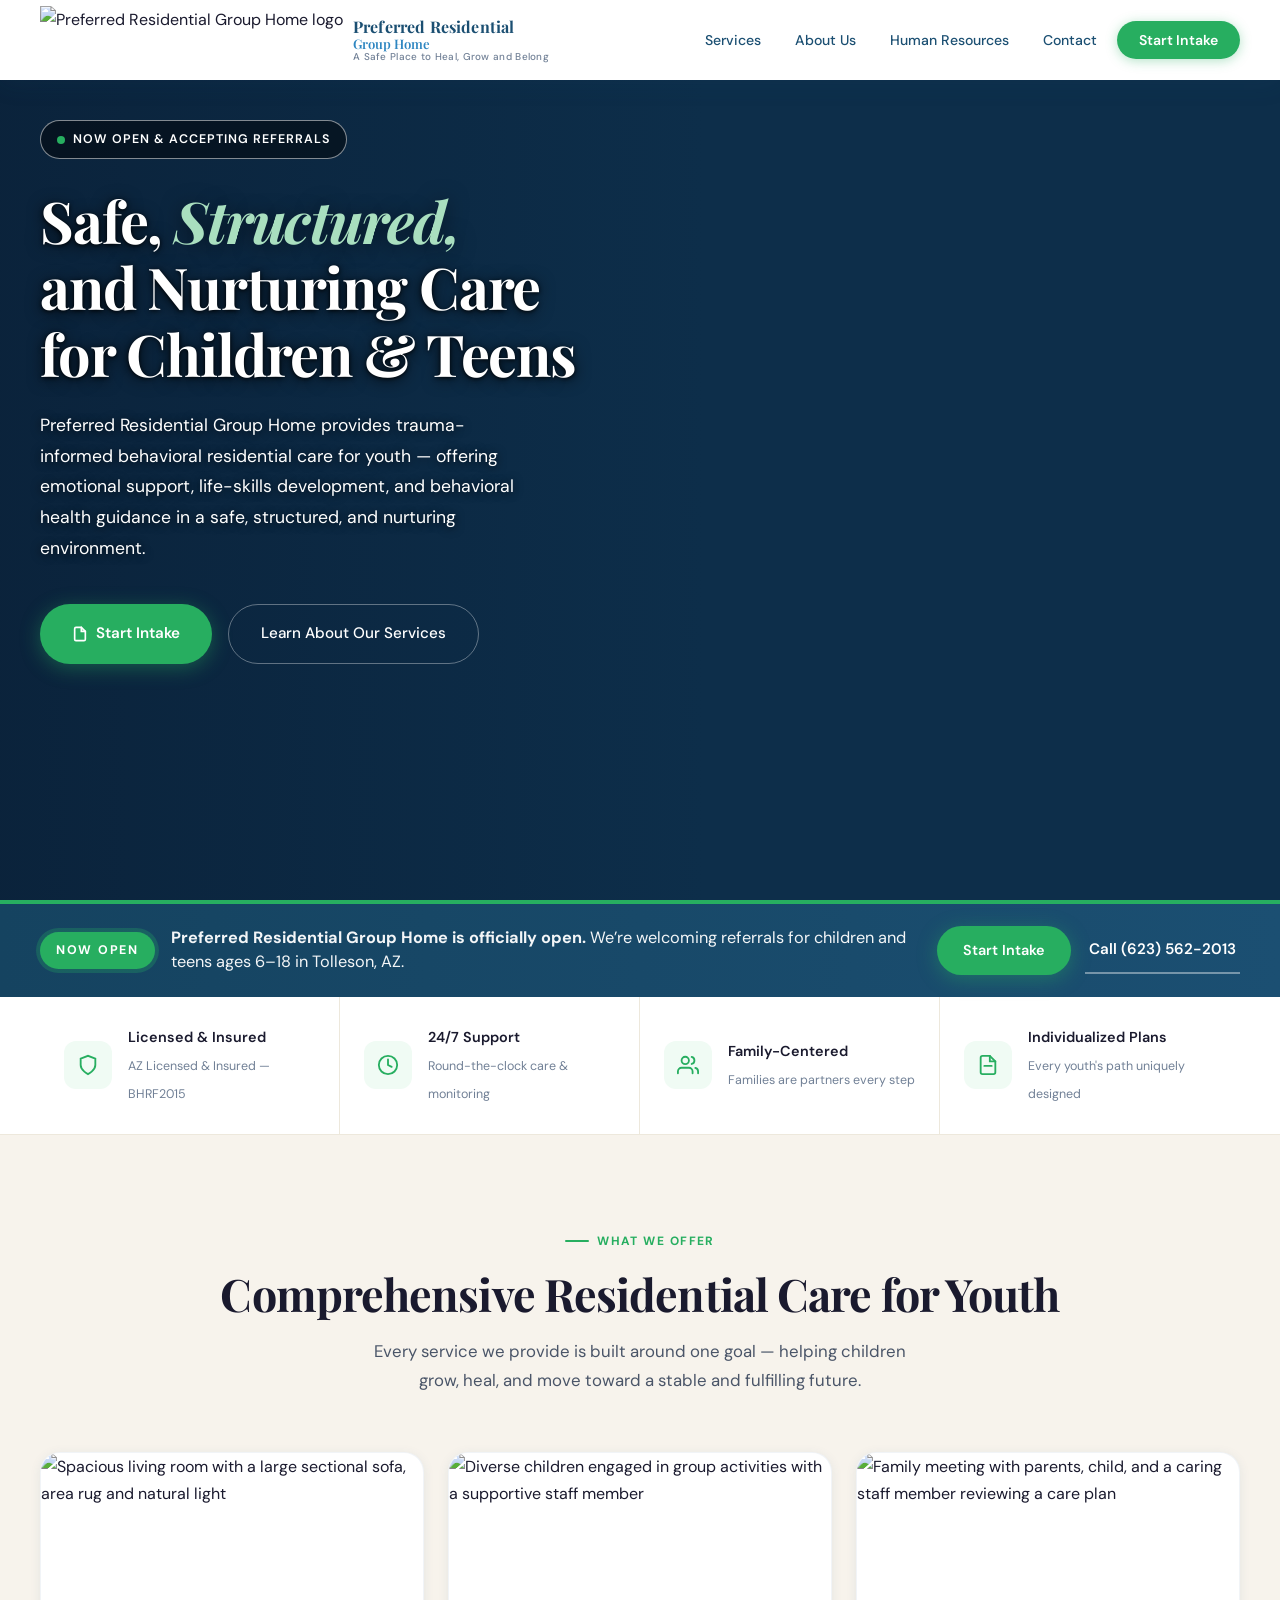
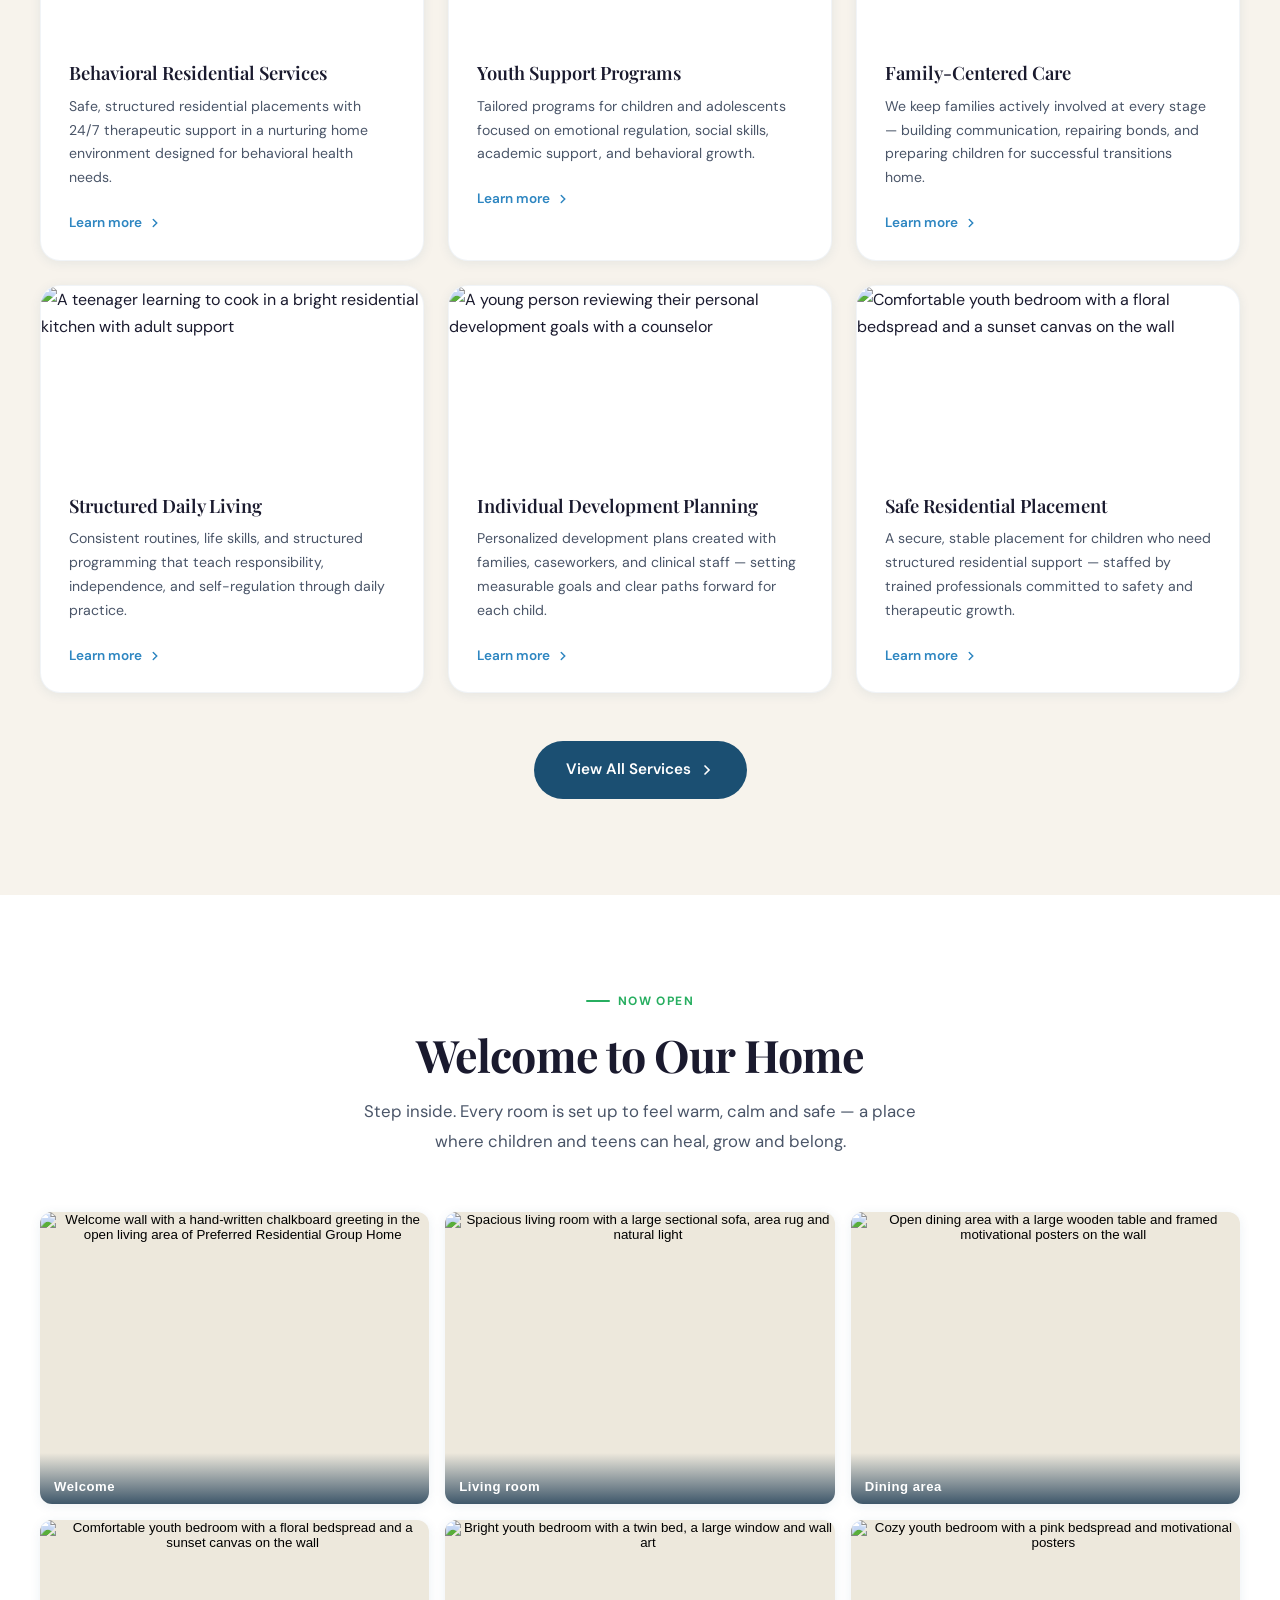
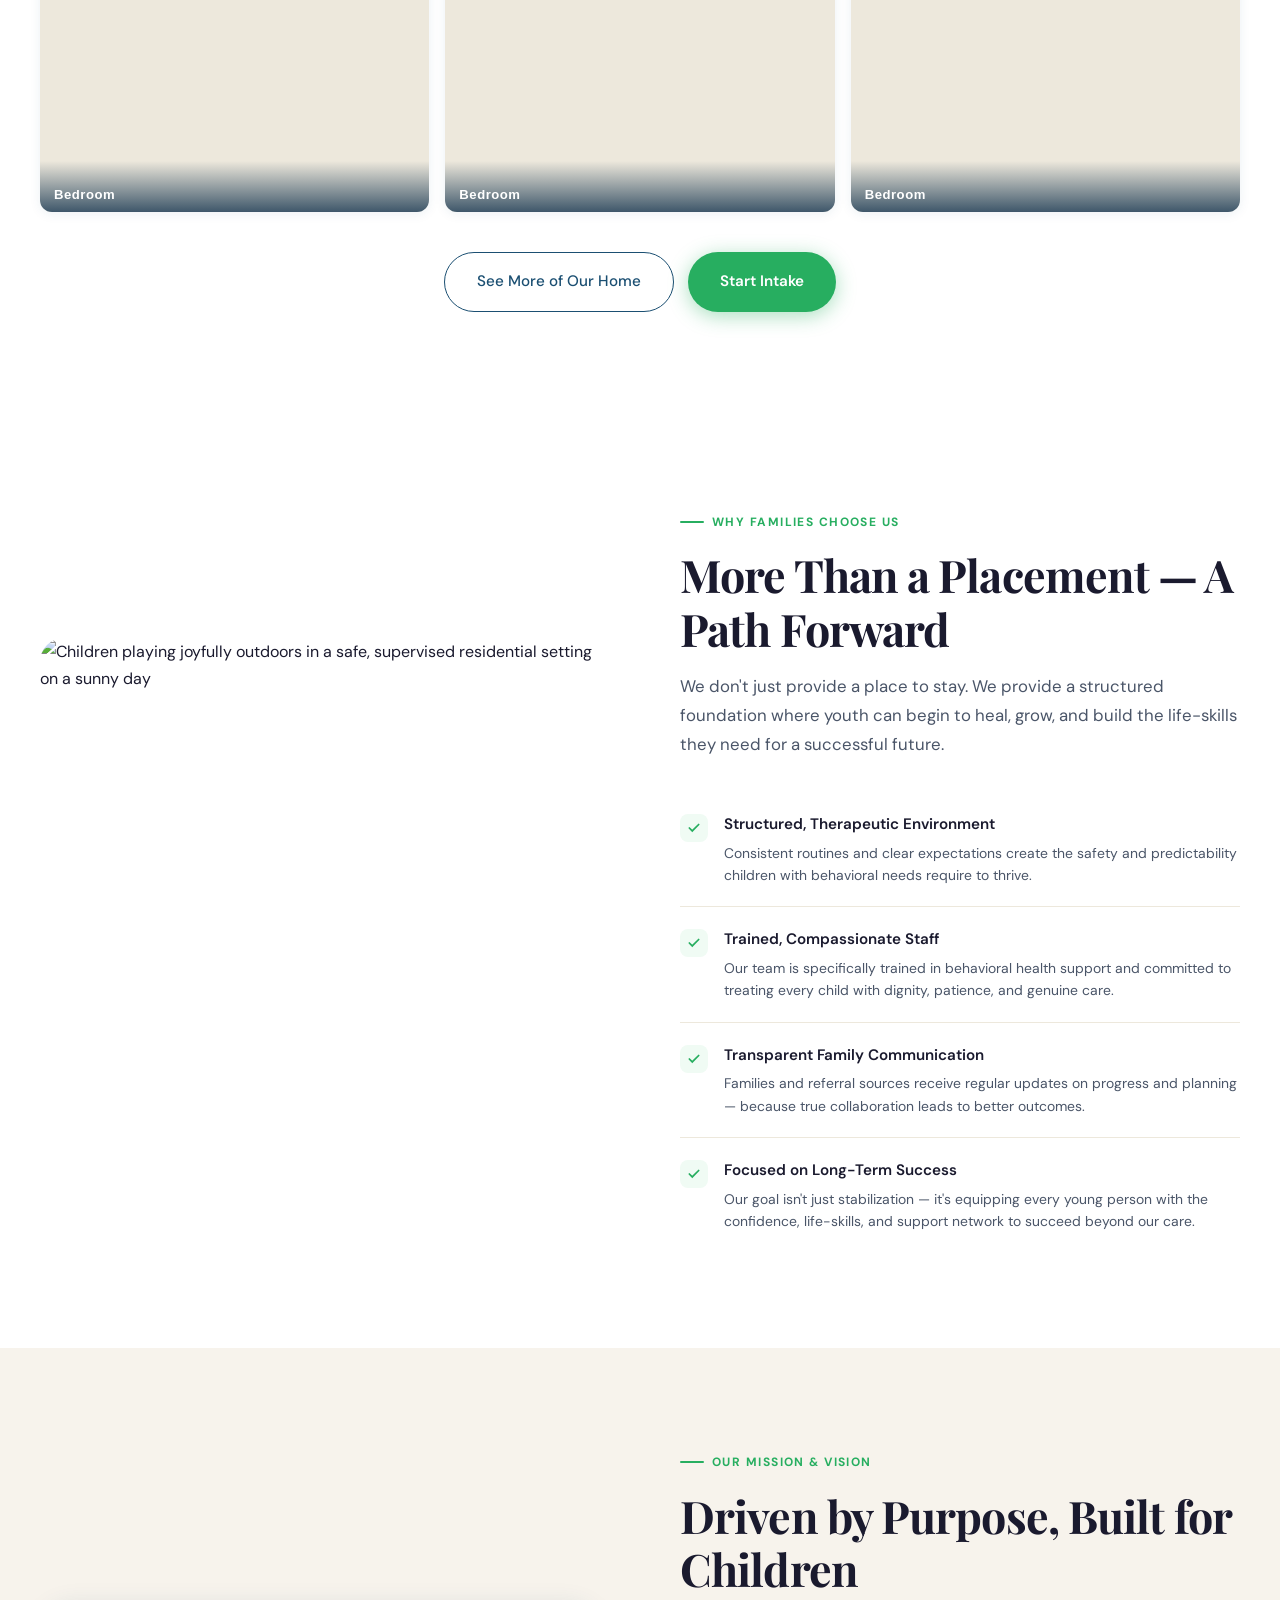
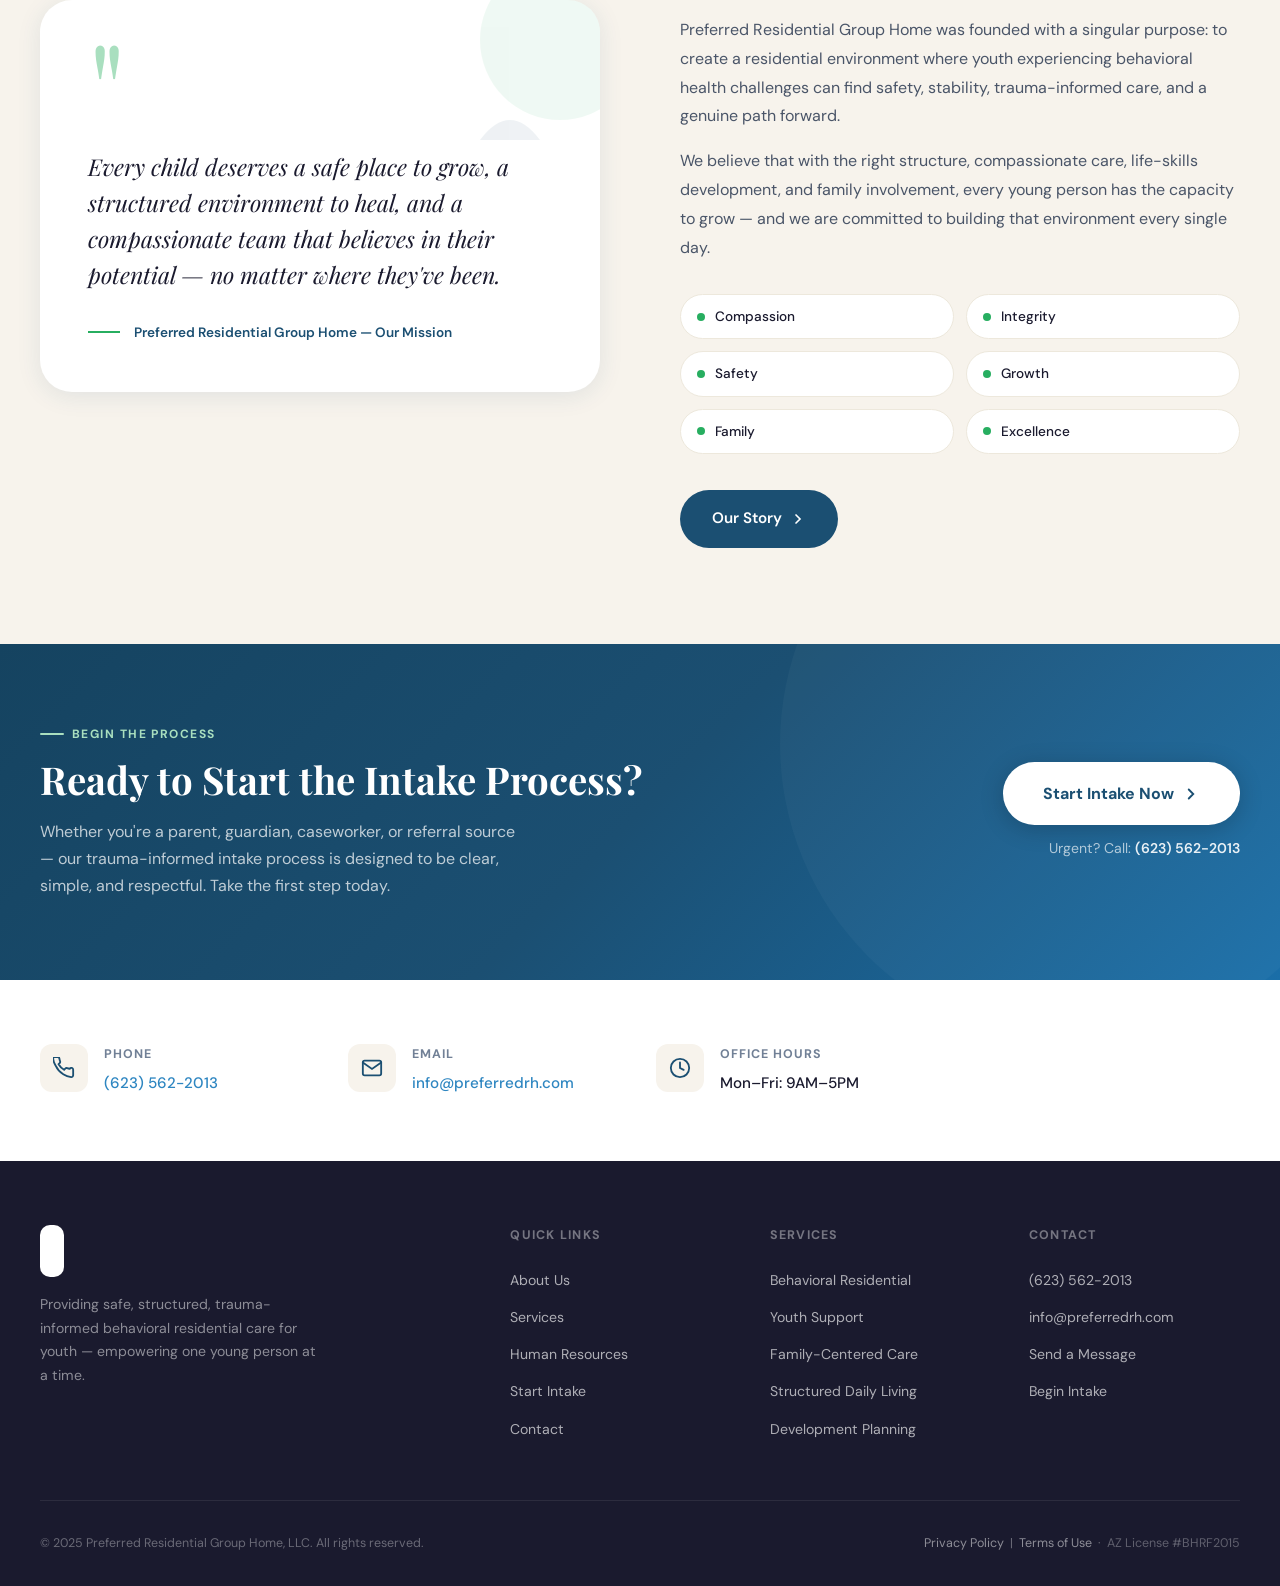
==== index.html @ a822401d "Remove Facebook and LinkedIn footer icons for now Co-Authored-By: Claude Sonnet 5.5 <noreply@anthrop" ====
<!DOCTYPE html>
<html lang="en">
<head>
  <link rel="icon" type="image/x-icon" href="/favicon.ico"><link rel="icon" type="image/png" sizes="32x32" href="/favicon-32.png"><link rel="icon" type="image/png" sizes="16x16" href="/favicon-16.png"><link rel="apple-touch-icon" sizes="180x180" href="/favicon-180.png">
<base href="https://preferredrh.com/">
<meta charset="UTF-8">
<meta name="viewport" content="width=device-width, initial-scale=1.0">
<title>Youth Residential Care in Tolleson, AZ | Preferred Residential Group Home</title>
<meta name="description" content="Licensed behavioral residential care for youth ages 6–18 in Tolleson, AZ. Safe, structured, nurturing support. AHCCCS, most insurance and private pay accepted.">
<link rel="canonical" href="https://preferredrh.com/">
<meta property="og:type" content="website">
<meta property="og:site_name" content="Preferred Residential Group Home">
<meta property="og:locale" content="en_US">
<meta property="og:title" content="Preferred Residential Group Home | Youth Behavioral Residential Care in Tolleson, AZ">
<meta property="og:description" content="Licensed behavioral residential care for youth ages 6–18 in Tolleson, AZ. Safe, structured, nurturing support. AHCCCS, most insurance and private pay accepted.">
<meta property="og:url" content="https://preferredrh.com/">
<meta property="og:image" content="https://preferredrh.com/assets/og-image.png">
<meta property="og:image:width" content="1200">
<meta property="og:image:height" content="630">
<meta property="og:image:alt" content="Preferred Residential Group Home — licensed youth behavioral residential care in Tolleson, AZ">
<meta name="twitter:card" content="summary_large_image">
<meta name="twitter:title" content="Preferred Residential Group Home | Youth Behavioral Residential Care in Tolleson, AZ">
<meta name="twitter:description" content="Licensed behavioral residential care for youth ages 6–18 in Tolleson, AZ. Safe, structured, nurturing support. AHCCCS, most insurance and private pay accepted.">
<meta name="twitter:image" content="https://preferredrh.com/assets/og-image.png">
<link rel="preconnect" href="https://fonts.googleapis.com">
<link rel="preconnect" href="https://fonts.gstatic.com" crossorigin>
<link href="https://fonts.googleapis.com/css2?family=Playfair+Display:ital,wght@0,400;0,600;0,700;1,400&family=DM+Sans:wght@300;400;500;600&display=swap" rel="stylesheet">
<script type="application/ld+json">{"@context":"https://schema.org","@graph":[{"@type":["MedicalOrganization","LocalBusiness"],"@id":"https://preferredrh.com/#organization","name":"Preferred Residential Group Home","alternateName":"PRH","url":"https://preferredrh.com/","logo":"https://preferredrh.com/assets/logo.png","image":"https://preferredrh.com/assets/og-image.png","description":"Licensed behavioral residential care for youth ages 6–18 in Tolleson, Arizona.","email":"info@preferredrh.com","telephone":"+1-623-562-2013","faxNumber":"+1-623-257-2300","openingHoursSpecification":{"@type":"OpeningHoursSpecification","dayOfWeek":["Monday","Tuesday","Wednesday","Thursday","Friday"],"opens":"09:00","closes":"17:00"},"address":{"@type":"PostalAddress","addressLocality":"Tolleson","addressRegion":"AZ","addressCountry":"US"},"areaServed":{"@type":"State","name":"Arizona"},"serviceType":"Behavioral Residential Services","paymentAccepted":"AHCCCS, Most Insurance Plans, Private Pay","founder":{"@type":"Person","name":"Dr. Odilia S. Kwateng","jobTitle":"Founder and Executive Director"}},{"@type":"WebSite","@id":"https://preferredrh.com/#website","url":"https://preferredrh.com/","name":"Preferred Residential Group Home","publisher":{"@id":"https://preferredrh.com/#organization"}}]}</script>
<style>
:root{
  --primary:#1B4F72;--primary-light:#2E86C1;--primary-dark:#154360;
  --accent:#27AE60;--accent-light:#A9DFBF;--accent-soft:#F0FBF4;
  --warm:#F7F3EC;--warm-dark:#EDE8DC;
  --text-dark:#1A1A2E;--text-mid:#4A5568;--text-light:#718096;
  --white:#FFFFFF;
  --shadow-sm:0 2px 12px rgba(27,79,114,.08);
  --shadow:0 4px 24px rgba(27,79,114,.10);
  --shadow-hover:0 8px 40px rgba(27,79,114,.18);
  --shadow-lg:0 16px 64px rgba(27,79,114,.16);
  --radius:12px;--radius-lg:20px;--radius-xl:32px;
  --font-display:'Playfair Display',Georgia,serif;
  --font-body:'DM Sans',system-ui,sans-serif;
  --nav-height:80px;--max-width:1200px;
  --transition:all .3s cubic-bezier(.4,0,.2,1);
}
*,*::before,*::after{box-sizing:border-box;margin:0;padding:0}
html{scroll-behavior:smooth}
body{font-family:var(--font-body);color:var(--text-dark);background:var(--white);line-height:1.7;overflow-x:hidden}
a{text-decoration:none;color:inherit}
ul{list-style:none}

/* NAV */
#mainNav{position:fixed;top:0;left:0;right:0;z-index:1000;height:var(--nav-height);display:flex;align-items:center;justify-content:space-between;padding:0 40px;background:var(--white);box-shadow:var(--shadow);transition:var(--transition)}




.nav-logo{display:flex;align-items:center;gap:10px}
.nav-logo-text{font-family:var(--font-display);font-size:1.12rem;font-weight:600;color:var(--white);line-height:1.2;transition:var(--transition);max-width:160px}
.nav-links{display:flex;align-items:center;gap:6px;list-style:none}
.nav-links a{font-size:.88rem;font-weight:500;color:var(--primary);padding:8px 14px;border-radius:8px;transition:var(--transition)}
.nav-links a:hover{background:var(--warm);color:var(--primary)}
.nav-links a.active{font-weight:600}
.nav-links a.nav-cta{background:var(--accent);color:var(--white)!important;padding:10px 22px;border-radius:50px;font-weight:600;box-shadow:0 2px 12px rgba(39,174,96,.35)}
.nav-links a.nav-cta:hover{background:#219a52;transform:translateY(-1px)}
.hamburger{display:none;background:none;border:none;cursor:pointer;color:var(--white);padding:8px;border-radius:8px}

.mobile-menu{display:none;position:fixed;top:var(--nav-height);left:0;right:0;background:var(--white);box-shadow:var(--shadow-lg);padding:20px 24px;z-index:999;border-top:3px solid var(--accent)}
.mobile-menu.open{display:block}
.mobile-menu a{display:block;padding:14px 0;font-size:1rem;font-weight:500;color:var(--text-dark);border-bottom:1px solid var(--warm-dark)}
.mobile-menu a:last-child{border-bottom:none}
.mobile-menu a.nav-cta{margin-top:16px;text-align:center;background:var(--accent);color:var(--white)!important;border-radius:50px;border-bottom:none;padding:14px;font-weight:600}

/* BUTTONS */
.btn-primary{display:inline-flex;align-items:center;gap:8px;background:var(--accent);color:var(--white);font-family:var(--font-body);font-size:.95rem;font-weight:600;padding:16px 32px;border-radius:50px;border:none;cursor:pointer;transition:var(--transition);box-shadow:0 4px 20px rgba(39,174,96,.4)}
.btn-primary:hover{background:#219a52;transform:translateY(-2px);box-shadow:0 8px 32px rgba(39,174,96,.5)}
.btn-ghost{display:inline-flex;align-items:center;gap:8px;background:transparent;color:var(--white);font-family:var(--font-body);font-size:.95rem;font-weight:500;padding:16px 32px;border-radius:50px;border:1.5px solid rgba(255,255,255,.35);cursor:pointer;transition:var(--transition)}
.btn-ghost:hover{background:rgba(255,255,255,.1);transform:translateY(-2px)}
.btn-white{display:inline-flex;align-items:center;gap:8px;background:var(--white);color:var(--primary);font-family:var(--font-body);font-size:1rem;font-weight:700;padding:18px 40px;border-radius:50px;border:none;cursor:pointer;transition:var(--transition);box-shadow:0 4px 24px rgba(0,0,0,.2);white-space:nowrap}
.btn-white:hover{transform:translateY(-2px);box-shadow:0 8px 40px rgba(0,0,0,.3)}
.btn-blue{display:inline-flex;align-items:center;gap:8px;background:var(--primary);color:var(--white);font-family:var(--font-body);font-size:.95rem;font-weight:600;padding:16px 32px;border-radius:50px;border:none;cursor:pointer;transition:var(--transition)}
.btn-blue:hover{background:var(--primary-dark);transform:translateY(-2px)}

/* HERO */
#hero{min-height:100vh;display:flex;align-items:flex-start;position:relative;overflow:hidden;padding:calc(var(--nav-height) + 40px) 40px 48px;background:#0D2E4A}
.hero-bg{position:absolute;inset:0;background-size:cover;background-position:center;background-repeat:no-repeat}
.hero-pattern{position:absolute;inset:0;opacity:.04;background-image:radial-gradient(circle at 25px 25px,white 2px,transparent 2px),radial-gradient(circle at 75px 75px,white 2px,transparent 2px);background-size:100px 100px}
.hero-content{position:relative;z-index:4;max-width:var(--max-width);margin:0 auto;width:100%;display:grid;grid-template-columns:1fr 1fr;gap:80px;align-items:center}
.hero-left{max-width:580px}
.hero-badge{display:inline-flex;align-items:center;gap:8px;background:rgba(0,0,0,.35);border:1px solid rgba(255,255,255,.4);color:#FFFFFF;font-size:.78rem;font-weight:600;letter-spacing:.08em;text-transform:uppercase;padding:8px 16px;border-radius:50px;margin-bottom:28px}
.hero-badge-dot{width:8px;height:8px;background:var(--accent);border-radius:50%;}
.hero-title{font-family:var(--font-display);font-size:clamp(2.4rem,4.5vw,3.8rem);font-weight:700;color:#FFFFFF !important;line-height:1.15;margin-bottom:24px;letter-spacing:-.02em;text-shadow:0 2px 20px rgba(0,0,0,0.6),0 1px 4px rgba(0,0,0,0.8)}
.hero-title em{font-style:italic;color:#A9DFBF !important;text-shadow:0 2px 20px rgba(0,0,0,0.5)}
.hero-subtitle{font-size:1.1rem;color:#FFFFFF !important;line-height:1.75;margin-bottom:40px;font-weight:400;max-width:480px;text-shadow:0 1px 12px rgba(0,0,0,0.7)}
.hero-cta-group{display:flex;gap:16px;flex-wrap:wrap}
.hero-right{display:flex;justify-content:flex-end;align-items:center}

/* TRUST BAR */
#trust-bar{background:var(--white);border-bottom:1px solid var(--warm-dark);padding:0 40px}
.trust-bar-inner{max-width:var(--max-width);margin:0 auto;display:grid;grid-template-columns:repeat(4,1fr)}
.trust-item{display:flex;align-items:center;gap:16px;padding:28px 24px;border-right:1px solid var(--warm-dark);transition:var(--transition)}
.trust-item:last-child{border-right:none}
.trust-item:hover{background:var(--warm)}
.trust-icon{width:48px;height:48px;background:var(--accent-soft);border-radius:12px;display:flex;align-items:center;justify-content:center;flex-shrink:0}
.trust-text strong{display:block;font-size:.9rem;font-weight:600;color:var(--text-dark);margin-bottom:2px}
.trust-text span{font-size:.78rem;color:var(--text-light)}

/* SECTIONS */
section{padding:96px 40px}
.section-inner{max-width:var(--max-width);margin:0 auto}
.section-label{display:inline-flex;align-items:center;gap:8px;font-size:.75rem;font-weight:700;letter-spacing:.12em;text-transform:uppercase;color:var(--accent);margin-bottom:16px}
.section-label::before{content:'';width:24px;height:2px;background:var(--accent);border-radius:2px}
.section-title{font-family:var(--font-display);font-size:clamp(2rem,3.5vw,2.8rem);font-weight:700;color:var(--text-dark);line-height:1.2;letter-spacing:-.02em}
.section-subtitle{font-size:1.05rem;color:var(--text-mid);line-height:1.75;max-width:560px;margin-top:16px}
.section-header{margin-bottom:56px}
.section-header.center{text-align:center;display:flex;flex-direction:column;align-items:center}

/* SERVICES */
#services-overview{background:var(--warm)}
.services-grid{display:grid;grid-template-columns:repeat(3,1fr);gap:24px}
.service-card{background:var(--white);border-radius:var(--radius-lg);overflow:hidden;box-shadow:var(--shadow-sm);border:1px solid rgba(27,79,114,.06);transition:var(--transition)}
.service-card:hover{transform:translateY(-6px);box-shadow:var(--shadow-hover)}
.service-card-art{width:100%;display:block}
.service-card-body{padding:28px 28px 24px}
.service-card h3{font-family:var(--font-display);font-size:1.15rem;font-weight:600;color:var(--text-dark);margin-bottom:10px;line-height:1.3}
.service-card p{font-size:.88rem;color:var(--text-mid);line-height:1.7;margin-bottom:18px}
.service-card-link{display:inline-flex;align-items:center;gap:6px;font-size:.85rem;font-weight:600;color:var(--primary-light);transition:var(--transition)}
.service-card-link:hover{gap:10px;color:var(--primary)}

/* WHY US */
#why-us{background:var(--white)}
.why-us-grid{display:grid;grid-template-columns:1fr 1fr;gap:80px;align-items:center}
.why-feature{display:flex;align-items:flex-start;gap:16px;padding:20px 0;border-bottom:1px solid var(--warm-dark)}
.why-feature:last-child{border-bottom:none}
.why-feature-check{width:28px;height:28px;background:var(--accent-soft);border-radius:8px;display:flex;align-items:center;justify-content:center;flex-shrink:0;margin-top:2px}
.why-feature-text strong{display:block;font-size:.95rem;font-weight:600;color:var(--text-dark);margin-bottom:4px}
.why-feature-text p{font-size:.87rem;color:var(--text-mid);line-height:1.6}

/* MISSION */
#mission-snapshot{background:var(--warm)}
.mission-inner{max-width:var(--max-width);margin:0 auto;display:grid;grid-template-columns:1fr 1fr;gap:80px;align-items:center}
.mission-quote-wrap{position:relative;overflow:hidden;padding:48px;background:var(--white);border-radius:var(--radius-xl);box-shadow:var(--shadow)}
.mission-quote-mark{font-family:var(--font-display);font-size:8rem;line-height:.6;color:var(--accent-light);margin-bottom:24px;display:block}
.mission-quote-text{font-family:var(--font-display);font-size:1.45rem;font-style:italic;color:var(--text-dark);line-height:1.55;margin-bottom:28px}
.mission-quote-attr{display:flex;align-items:center;gap:14px}
.mission-quote-line{width:32px;height:2px;background:var(--accent)}
.mission-quote-attr span{font-size:.85rem;font-weight:600;color:var(--primary)}
.mission-right p{font-size:1rem;color:var(--text-mid);line-height:1.8;margin-bottom:16px}
.mission-values{display:grid;grid-template-columns:1fr 1fr;gap:12px;margin-top:32px}
.mission-value-chip{display:flex;align-items:center;gap:10px;background:var(--white);border:1px solid var(--warm-dark);border-radius:50px;padding:10px 16px;font-size:.85rem;font-weight:500;color:var(--text-dark)}
.mission-value-dot{width:8px;height:8px;border-radius:50%;background:var(--accent);flex-shrink:0}

/* INTAKE CTA */
#intake-cta{background:linear-gradient(135deg,var(--primary-dark) 0%,var(--primary) 50%,#1A6EA8 100%);padding:80px 40px;position:relative;overflow:hidden}
#intake-cta::before{content:'';position:absolute;width:600px;height:600px;border-radius:50%;background:rgba(255,255,255,.03);top:-200px;right:-100px}
.intake-cta-inner{max-width:var(--max-width);margin:0 auto;display:flex;align-items:center;justify-content:space-between;gap:48px;position:relative;z-index:1}
.intake-cta-text h2{font-family:var(--font-display);font-size:clamp(1.8rem,3vw,2.6rem);color:var(--white);font-weight:700;line-height:1.2;margin-bottom:16px}
.intake-cta-text p{font-size:1rem;color:rgba(255,255,255,.72);max-width:480px;line-height:1.7}
.intake-cta-actions{display:flex;flex-direction:column;gap:12px;align-items:flex-end;flex-shrink:0}
.intake-cta-phone{color:rgba(255,255,255,.65);font-size:.88rem;text-align:center}
.intake-cta-phone a{color:rgba(255,255,255,.9);font-weight:600}
.intake-cta-label{color:var(--accent-light);font-size:.75rem;font-weight:700;letter-spacing:.12em;text-transform:uppercase;margin-bottom:12px;display:flex;align-items:center;gap:8px}
.intake-cta-label::before{content:'';width:24px;height:2px;background:var(--accent-light);border-radius:2px}

/* CONTACT STRIP */
#contact-strip{background:var(--white);padding:64px 40px}
.contact-strip-inner{max-width:var(--max-width);margin:0 auto;display:grid;grid-template-columns:repeat(4,1fr);gap:32px}
.contact-strip-item{display:flex;align-items:flex-start;gap:16px}
.contact-strip-icon{width:48px;height:48px;background:var(--warm);border-radius:12px;display:flex;align-items:center;justify-content:center;flex-shrink:0}
.contact-strip-text strong{display:block;font-size:.78rem;font-weight:700;letter-spacing:.08em;text-transform:uppercase;color:var(--text-light);margin-bottom:4px}
.contact-strip-text span{font-size:.95rem;font-weight:500;color:var(--text-dark)}
.contact-strip-text a{color:var(--primary-light)}

/* FOOTER */
footer{background:var(--text-dark);color:var(--white);padding:64px 40px 32px}
.footer-inner{max-width:var(--max-width);margin:0 auto}
.footer-top{display:grid;grid-template-columns:2fr 1fr 1fr 1fr;gap:48px;padding-bottom:48px;border-bottom:1px solid rgba(255,255,255,.08);margin-bottom:32px}
.footer-tagline{font-size:.88rem;color:rgba(255,255,255,.5);line-height:1.7;margin-top:16px;max-width:280px}
.footer-social{display:flex;gap:12px;margin-top:24px}
.footer-social-link{width:36px;height:36px;background:rgba(255,255,255,.08);border-radius:8px;display:flex;align-items:center;justify-content:center;transition:var(--transition);color:rgba(255,255,255,.6)}
.footer-social-link:hover{background:var(--accent);color:var(--white)}
.footer-col h3{font-size:.78rem;font-weight:700;letter-spacing:.1em;text-transform:uppercase;color:rgba(255,255,255,.4);margin-bottom:20px}
.footer-col ul li{margin-bottom:10px}
.footer-col ul li a{font-size:.88rem;color:rgba(255,255,255,.65);transition:var(--transition)}
.footer-col ul li a:hover{color:var(--white);padding-left:4px}
.footer-bottom{display:flex;align-items:center;justify-content:space-between}
.footer-legal{font-size:.78rem;color:rgba(255,255,255,.35)}
.footer-legal a{color:rgba(255,255,255,.5)}

/* ANIMATIONS */





/* RESPONSIVE */
@media(max-width:1024px){
  #mainNav,section,#trust-bar,#contact-strip,footer,#intake-cta{padding-left:24px;padding-right:24px}
  .hero-content{grid-template-columns:1fr;gap:48px}
  .hero-right{display:none}
  .services-grid{grid-template-columns:repeat(2,1fr)}
  .trust-bar-inner{grid-template-columns:repeat(2,1fr)}
  .trust-item:nth-child(2){border-right:none}
  .why-us-grid{grid-template-columns:1fr}
  .why-illustration{display:none}
  .mission-inner{grid-template-columns:1fr;gap:48px}
  .footer-top{grid-template-columns:1fr 1fr}
  .contact-strip-inner{grid-template-columns:repeat(2,1fr)}
  .intake-cta-inner{flex-direction:column;align-items:flex-start}
  .intake-cta-actions{align-items:flex-start}
}
@media(max-width:768px){
  .nav-links{display:none}
  .hamburger{display:flex}
  #hero{padding:calc(var(--nav-height) + 40px) 20px 60px;min-height:auto}
  section{padding:56px 20px}
  .services-grid{grid-template-columns:1fr}
  .trust-bar-inner,.contact-strip-inner{grid-template-columns:1fr}
  .trust-item{border-right:none;border-bottom:1px solid var(--warm-dark)}
  .trust-item:last-child{border-bottom:none}
  .footer-top{grid-template-columns:1fr;gap:32px}
  .footer-bottom{flex-direction:column;gap:12px;text-align:center}
  .mission-values{grid-template-columns:1fr}
  .hero-cta-group{flex-direction:column}
  .btn-primary,.btn-ghost{justify-content:center}
}

  /* NOW OPEN + GALLERY */
  #now-open{background:linear-gradient(90deg,var(--primary-dark),var(--primary));border-top:4px solid var(--accent);padding:22px 40px;color:var(--white)}
  .now-open-inner{max-width:var(--max-width);margin:0 auto;display:flex;align-items:center;justify-content:space-between;gap:20px;flex-wrap:wrap}
  .now-open-text{display:flex;align-items:center;gap:16px;flex:1 1 420px}
  .now-open-pill{flex:none;background:var(--accent);color:var(--white);font-weight:700;font-size:.78rem;letter-spacing:.14em;text-transform:uppercase;padding:8px 16px;border-radius:50px;box-shadow:0 0 0 4px rgba(39,174,96,.28)}
  .now-open-text p{font-size:1.02rem;line-height:1.5;color:rgba(255,255,255,.95)}
  .now-open-actions{display:flex;align-items:center;gap:14px;flex-wrap:wrap}
  .now-open-actions .btn-primary{padding:12px 26px;font-size:.9rem}
  .now-open-call{font-weight:600;font-size:.95rem;color:var(--white);padding:10px 4px;border-bottom:2px solid rgba(255,255,255,.4)}
  .now-open-call:hover{border-color:var(--accent-light)}
  #our-home-gallery,#our-home{background:var(--white)}
  #our-home{background:var(--warm)}
  .gal-grid{display:grid;grid-template-columns:repeat(3,1fr);gap:16px}
  .gal-grid.g4{grid-template-columns:repeat(4,1fr)}
  .gal-item{position:relative;display:block;padding:0;border:0;background:var(--warm-dark);border-radius:var(--radius);overflow:hidden;cursor:zoom-in;aspect-ratio:4/3;box-shadow:var(--shadow-sm);transition:var(--transition)}
  .gal-item img{width:100%;height:100%;object-fit:cover;display:block;transition:transform .5s ease}
  .gal-item:hover,.gal-item:focus-visible{box-shadow:var(--shadow-hover);transform:translateY(-3px)}
  .gal-item:hover img{transform:scale(1.04)}
  .gal-item:focus-visible{outline:3px solid var(--accent);outline-offset:3px}
  .gal-cap{position:absolute;left:0;right:0;bottom:0;padding:26px 14px 10px;font-size:.82rem;font-weight:600;letter-spacing:.04em;color:var(--white);text-align:left;background:linear-gradient(to top,rgba(13,46,74,.78),rgba(13,46,74,0))}
  .gal-cta{display:flex;justify-content:center;gap:14px;flex-wrap:wrap;margin-top:40px}
  .gal-cta .btn-ghost{color:var(--primary);border-color:var(--primary)}
  .gal-cta .btn-ghost:hover{background:var(--primary);color:var(--white)}
  .lb{position:fixed;inset:0;z-index:2000;display:none;align-items:center;justify-content:center;background:rgba(8,24,45,.92);padding:24px}
  .lb.open{display:flex}
  .lb figure{max-width:min(1100px,100%);max-height:100%;display:flex;flex-direction:column;align-items:center;gap:12px}
  .lb img{max-width:100%;max-height:78vh;border-radius:10px;box-shadow:0 10px 60px rgba(0,0,0,.5);background:#000}
  .lb figcaption{color:rgba(255,255,255,.92);font-size:.95rem;text-align:center;max-width:720px}
  .lb button{position:absolute;background:rgba(255,255,255,.14);border:1px solid rgba(255,255,255,.3);color:var(--white);width:48px;height:48px;border-radius:50%;cursor:pointer;font-size:1.5rem;line-height:1;display:flex;align-items:center;justify-content:center;transition:var(--transition)}
  .lb button:hover,.lb button:focus-visible{background:var(--accent);outline:none}
  .lb-close{top:18px;right:18px}.lb-prev{left:18px;top:50%;transform:translateY(-50%)}.lb-next{right:18px;top:50%;transform:translateY(-50%)}
  @media(max-width:900px){.gal-grid,.gal-grid.g4{grid-template-columns:repeat(2,1fr);gap:12px}#now-open{padding:22px 20px}.now-open-text{flex-direction:column;align-items:flex-start;gap:12px}.lb-prev{left:8px}.lb-next{right:8px}}
</style>
  <link rel="preload" as="image" href="/assets/1780026169404-8a49eac016308650.webp" fetchpriority="high">
  <link rel="preload" as="image" href="/assets/1780026200298-7e0e7d77ddade331.webp" fetchpriority="high">
  <link rel="preload" as="image" href="/assets/1780026227198-2987e5023be984d1.webp" fetchpriority="high">
</head>
<body>

<nav id="mainNav" role="navigation" aria-label="Main navigation">
  <a href="https://preferredrh.com" class="nav-logo" aria-label="Preferred Residential Group Home Home">
    <img src="https://preferredrh.com/assets/logo.png" alt="Preferred Residential Group Home logo" style="height:68px;width:auto;object-fit:contain;flex-shrink:0;">
    <div style="display:flex;flex-direction:column;line-height:1.15;">
      <span style="font-family:var(--font-display);font-size:1rem;font-weight:700;color:var(--primary);letter-spacing:.01em;">Preferred Residential</span>
      <span style="font-family:var(--font-display);font-size:.82rem;font-weight:600;color:var(--primary-light);">Group Home</span>
      <span style="font-size:.62rem;font-weight:500;color:var(--text-light);letter-spacing:.03em;">A Safe Place to Heal, Grow and Belong</span>
    </div>
    
  </a>
  <ul class="nav-links">
    <li><a href="https://preferredrh.com/services/">Services</a></li>
    <li><a href="https://preferredrh.com/about/">About Us</a></li>
    <li><a href="https://preferredrh.com/resources/">Human Resources</a></li>
    <li><a href="https://preferredrh.com/contact/">Contact</a></li>
    <li><a href="https://preferredrh.com/intake/" class="nav-cta">Start Intake</a></li>
  </ul>
  <button class="hamburger" aria-label="Open menu" aria-expanded="false" id="hamburgerBtn">
    <svg width="24" height="24" viewBox="0 0 24 24" fill="none" stroke="currentColor" stroke-width="2" stroke-linecap="round"><line x1="3" y1="6" x2="21" y2="6"/><line x1="3" y1="12" x2="21" y2="12"/><line x1="3" y1="18" x2="21" y2="18"/></svg>
  </button>
</nav>
<div class="mobile-menu" id="mobileMenu">
  <a href="https://preferredrh.com/services/">Services</a>
  <a href="https://preferredrh.com/about/">About Us</a>
  <a href="https://preferredrh.com/resources/">Human Resources</a>
  <a href="https://preferredrh.com/contact/">Contact</a>
  <a href="https://preferredrh.com/intake/" class="nav-cta">Start Intake</a>
</div>

<img src="/assets/1780026169404-8a49eac016308650.webp" alt="" aria-hidden="true" fetchpriority="high" decoding="async" style="display:none;position:absolute;width:1px;height:1px;" loading="eager">
<main>

<!-- HERO -->
<section id="hero" aria-label="Welcome">

  <!-- Slideshow -->
  <div id="hsWrap" aria-hidden="true" style="position:absolute;inset:0;overflow:hidden;z-index:0;">
    <div id="hs0" style="position:absolute;inset:0;background:url('/assets/1780026169404-8a49eac016308650.webp') center top/cover no-repeat;opacity:1;transition:opacity 1.4s ease;"></div>
    <div id="hs1" style="position:absolute;inset:0;background:url('/assets/1780026200298-7e0e7d77ddade331.webp') center/cover no-repeat;opacity:0;transition:opacity 1.4s ease;"></div>
    <div id="hs2" style="position:absolute;inset:0;background:url('/assets/1780026227198-2987e5023be984d1.webp') center/cover no-repeat;opacity:0;transition:opacity 1.4s ease;"></div>
    <div style="position:absolute;inset:0;background:linear-gradient(to right,rgba(8,24,45,0.50) 0%,rgba(13,46,74,0.35) 55%,rgba(13,46,74,0.10) 100%);"></div>
  </div>


  

  
  <div class="hero-content">
    <div class="hero-left">
      <div class="hero-badge" style="color:#FFFFFF !important;background:rgba(0,0,0,0.45);border:1px solid rgba(255,255,255,0.5);"><span class="hero-badge-dot" aria-hidden="true"></span>Now Open &amp; Accepting Referrals</div>
      <h1 class="hero-title" style="color:#FFFFFF !important;text-shadow:0 2px 16px rgba(0,0,0,0.75),0 1px 4px rgba(0,0,0,0.9);">Safe, <em style="font-style:italic;color:#A9DFBF !important;">Structured,</em><br>and Nurturing Care<br>for Children &amp; Teens</h1>
      <p class="hero-subtitle" style="color:#FFFFFF !important;text-shadow:0 1px 10px rgba(0,0,0,0.8);">Preferred Residential Group Home provides trauma-informed behavioral residential care for youth &mdash; offering emotional support, life-skills development, and behavioral health guidance in a safe, structured, and nurturing environment.</p>
      <div class="hero-cta-group">
        <a href="https://preferredrh.com/intake/" class="btn-primary">
          <svg width="16" height="16" viewBox="0 0 24 24" fill="none" stroke="currentColor" stroke-width="2.5" stroke-linecap="round" aria-hidden="true"><path d="M14 2H6a2 2 0 00-2 2v16a2 2 0 002 2h12a2 2 0 002-2V8z"/><polyline points="14,2 14,8 20,8"/></svg>
          Start Intake
        </a>
        <a href="https://preferredrh.com/services/" class="btn-ghost">Learn About Our Services</a>
      </div>
    </div>
    </div>
    </section>

<!-- NOW OPEN -->
<section id="now-open" aria-label="Now open announcement">
  <div class="now-open-inner">
    <div class="now-open-text">
      <span class="now-open-pill">Now Open</span>
      <p><strong>Preferred Residential Group Home is officially open.</strong> We&rsquo;re welcoming referrals for children and teens ages 6&ndash;18 in Tolleson, AZ.</p>
    </div>
    <div class="now-open-actions">
      <a href="https://preferredrh.com/intake/" class="btn-primary">Start Intake</a>
      <a href="tel:6235622013" class="now-open-call">Call (623) 562-2013</a>
    </div>
  </div>
</section>

<!-- TRUST BAR -->
<section id="trust-bar" aria-label="Trust indicators">
  <div class="trust-bar-inner">
    <div class="trust-item">
      <div class="trust-icon" aria-hidden="true"><svg width="22" height="22" viewBox="0 0 24 24" fill="none" stroke="#27AE60" stroke-width="2" stroke-linecap="round"><path d="M12 22s8-4 8-10V5l-8-3-8 3v7c0 6 8 10 8 10z"/></svg></div>
      <div class="trust-text"><strong>Licensed &amp; Insured</strong><span>AZ Licensed &amp; Insured — BHRF2015</span></div>
    </div>
    <div class="trust-item">
      <div class="trust-icon" aria-hidden="true"><svg width="22" height="22" viewBox="0 0 24 24" fill="none" stroke="#27AE60" stroke-width="2" stroke-linecap="round"><circle cx="12" cy="12" r="10"/><polyline points="12,6 12,12 16,14"/></svg></div>
      <div class="trust-text"><strong>24/7 Support</strong><span>Round-the-clock care &amp; monitoring</span></div>
    </div>
    <div class="trust-item">
      <div class="trust-icon" aria-hidden="true"><svg width="22" height="22" viewBox="0 0 24 24" fill="none" stroke="#27AE60" stroke-width="2" stroke-linecap="round"><path d="M17 21v-2a4 4 0 00-4-4H5a4 4 0 00-4 4v2"/><circle cx="9" cy="7" r="4"/><path d="M23 21v-2a4 4 0 00-3-3.87"/><path d="M16 3.13a4 4 0 010 7.75"/></svg></div>
      <div class="trust-text"><strong>Family-Centered</strong><span>Families are partners every step</span></div>
    </div>
    <div class="trust-item">
      <div class="trust-icon" aria-hidden="true"><svg width="22" height="22" viewBox="0 0 24 24" fill="none" stroke="#27AE60" stroke-width="2" stroke-linecap="round"><path d="M14 2H6a2 2 0 00-2 2v16a2 2 0 002 2h12a2 2 0 002-2V8z"/><polyline points="14,2 14,8 20,8"/><line x1="16" y1="13" x2="8" y2="13"/></svg></div>
      <div class="trust-text"><strong>Individualized Plans</strong><span>Every youth's path uniquely designed</span></div>
    </div>
  </div>
</section>

<!-- SERVICES OVERVIEW -->
<section id="services-overview" aria-labelledby="services-heading">
  <div class="section-inner">
    <div class="section-header center">
      <span class="section-label">What We Offer</span>
      <h2 class="section-title" id="services-heading">Comprehensive Residential Care for Youth</h2>
      <p class="section-subtitle">Every service we provide is built around one goal &mdash; helping children grow, heal, and move toward a stable and fulfilling future.</p>
    </div>
    <div class="services-grid">

      <!-- Card 1: Behavioral Residential -->
      <article class="service-card">
        <img class="service-card-art" src="/assets/facility-living.webp" alt="Spacious living room with a large sectional sofa, area rug and natural light" style="width:100%;height:180px;object-fit:cover;display:block;" loading="lazy">
        <div class="service-card-body">
          <h3>Behavioral Residential Services</h3>
          <p>Safe, structured residential placements with 24/7 therapeutic support in a nurturing home environment designed for behavioral health needs.</p>
          <a href="https://preferredrh.com/services/#behavioral" class="service-card-link">Learn more <svg width="14" height="14" viewBox="0 0 24 24" fill="none" stroke="currentColor" stroke-width="2.5" stroke-linecap="round" aria-hidden="true"><polyline points="9,18 15,12 9,6"/></svg></a>
        </div>
      </article>

      <!-- Card 2: Youth Support Programs -->
      <article class="service-card">
        <img class="service-card-art" src="/assets/1780023109068-db08e060f65f2f51.webp" alt="Diverse children engaged in group activities with a supportive staff member" style="width:100%;height:180px;object-fit:cover;display:block;" loading="lazy">
        <div class="service-card-body">
          <h3>Youth Support Programs</h3>
          <p>Tailored programs for children and adolescents focused on emotional regulation, social skills, academic support, and behavioral growth.</p>
          <a href="https://preferredrh.com/services/#youth" class="service-card-link">Learn more <svg width="14" height="14" viewBox="0 0 24 24" fill="none" stroke="currentColor" stroke-width="2.5" stroke-linecap="round" aria-hidden="true"><polyline points="9,18 15,12 9,6"/></svg></a>
        </div>
      </article>

      <!-- Card 3: Family-Centered Care -->
      <article class="service-card">
        <img class="service-card-art" src="/assets/1780023139294-f977c18eac83b6c3.webp" alt="Family meeting with parents, child, and a caring staff member reviewing a care plan" style="width:100%;height:180px;object-fit:cover;display:block;" loading="lazy">
        <div class="service-card-body">
          <h3>Family-Centered Care</h3>
          <p>We keep families actively involved at every stage &mdash; building communication, repairing bonds, and preparing children for successful transitions home.</p>
          <a href="https://preferredrh.com/services/#family" class="service-card-link">Learn more <svg width="14" height="14" viewBox="0 0 24 24" fill="none" stroke="currentColor" stroke-width="2.5" stroke-linecap="round" aria-hidden="true"><polyline points="9,18 15,12 9,6"/></svg></a>
        </div>
      </article>

      <!-- Card 4: Structured Daily Living -->
      <article class="service-card">
        <img class="service-card-art" src="/assets/1780023164062-0f8eddeb7a92d69d.webp" alt="A teenager learning to cook in a bright residential kitchen with adult support" style="width:100%;height:180px;object-fit:cover;display:block;" loading="lazy">
        <div class="service-card-body">
          <h3>Structured Daily Living</h3>
          <p>Consistent routines, life skills, and structured programming that teach responsibility, independence, and self-regulation through daily practice.</p>
          <a href="https://preferredrh.com/services/#daily-living" class="service-card-link">Learn more <svg width="14" height="14" viewBox="0 0 24 24" fill="none" stroke="currentColor" stroke-width="2.5" stroke-linecap="round" aria-hidden="true"><polyline points="9,18 15,12 9,6"/></svg></a>
        </div>
      </article>

      <!-- Card 5: Individual Development Planning -->
      <article class="service-card">
        <img class="service-card-art" src="/assets/1780023189157-d276d9cab24cacb8.webp" alt="A young person reviewing their personal development goals with a counselor" style="width:100%;height:180px;object-fit:cover;display:block;" loading="lazy">
        <div class="service-card-body">
          <h3>Individual Development Planning</h3>
          <p>Personalized development plans created with families, caseworkers, and clinical staff &mdash; setting measurable goals and clear paths forward for each child.</p>
          <a href="https://preferredrh.com/services/#development" class="service-card-link">Learn more <svg width="14" height="14" viewBox="0 0 24 24" fill="none" stroke="currentColor" stroke-width="2.5" stroke-linecap="round" aria-hidden="true"><polyline points="9,18 15,12 9,6"/></svg></a>
        </div>
      </article>

      <!-- Card 6: Safe Residential Placement -->
      <article class="service-card">
        <img class="service-card-art" src="/assets/facility-bed-floral.webp" alt="Comfortable youth bedroom with a floral bedspread and a sunset canvas on the wall" style="width:100%;height:180px;object-fit:cover;display:block;" loading="lazy">
        <div class="service-card-body">
          <h3>Safe Residential Placement</h3>
          <p>A secure, stable placement for children who need structured residential support &mdash; staffed by trained professionals committed to safety and therapeutic growth.</p>
          <a href="https://preferredrh.com/services/#placement" class="service-card-link">Learn more <svg width="14" height="14" viewBox="0 0 24 24" fill="none" stroke="currentColor" stroke-width="2.5" stroke-linecap="round" aria-hidden="true"><polyline points="9,18 15,12 9,6"/></svg></a>
        </div>
      </article>

    </div>
    <div style="text-align:center;margin-top:48px">
      <a href="https://preferredrh.com/services/" class="btn-blue">View All Services <svg width="16" height="16" viewBox="0 0 24 24" fill="none" stroke="currentColor" stroke-width="2.5" stroke-linecap="round" aria-hidden="true"><polyline points="9,18 15,12 9,6"/></svg></a>
    </div>
  </div>
</section>

<!-- OUR HOME GALLERY -->
<section id="our-home-gallery" aria-labelledby="gallery-heading">
  <div class="section-inner">
    <div class="section-header center">
      <span class="section-label">Now Open</span>
      <h2 class="section-title" id="gallery-heading">Welcome to Our Home</h2>
      <p class="section-subtitle">Step inside. Every room is set up to feel warm, calm and safe &mdash; a place where children and teens can heal, grow and belong.</p>
    </div>
    <div class="gal-grid">
      <button type="button" class="gal-item" data-index="0" aria-label="Enlarge photo: Welcome wall with a hand-written chalkboard greeting in the open living area of Preferred Residential Group Home"><img src="/assets/facility-welcome.webp" alt="Welcome wall with a hand-written chalkboard greeting in the open living area of Preferred Residential Group Home" width="1280" height="960" loading="lazy" decoding="async"><span class="gal-cap">Welcome</span></button>
      <button type="button" class="gal-item" data-index="1" aria-label="Enlarge photo: Spacious living room with a large sectional sofa, area rug and natural light"><img src="/assets/facility-living.webp" alt="Spacious living room with a large sectional sofa, area rug and natural light" width="1280" height="960" loading="lazy" decoding="async"><span class="gal-cap">Living room</span></button>
      <button type="button" class="gal-item" data-index="2" aria-label="Enlarge photo: Open dining area with a large wooden table and framed motivational posters on the wall"><img src="/assets/facility-dining.webp" alt="Open dining area with a large wooden table and framed motivational posters on the wall" width="1280" height="960" loading="lazy" decoding="async"><span class="gal-cap">Dining area</span></button>
      <button type="button" class="gal-item" data-index="3" aria-label="Enlarge photo: Comfortable youth bedroom with a floral bedspread and a sunset canvas on the wall"><img src="/assets/facility-bed-floral.webp" alt="Comfortable youth bedroom with a floral bedspread and a sunset canvas on the wall" width="1280" height="960" loading="lazy" decoding="async"><span class="gal-cap">Bedroom</span></button>
      <button type="button" class="gal-item" data-index="4" aria-label="Enlarge photo: Bright youth bedroom with a twin bed, a large window and wall art"><img src="/assets/facility-bed-maroon.webp" alt="Bright youth bedroom with a twin bed, a large window and wall art" width="1280" height="960" loading="lazy" decoding="async"><span class="gal-cap">Bedroom</span></button>
      <button type="button" class="gal-item" data-index="5" aria-label="Enlarge photo: Cozy youth bedroom with a pink bedspread and motivational posters"><img src="/assets/facility-bed-pink.webp" alt="Cozy youth bedroom with a pink bedspread and motivational posters" width="1280" height="960" loading="lazy" decoding="async"><span class="gal-cap">Bedroom</span></button>
    </div>
    <div class="gal-cta">
      <a href="https://preferredrh.com/about/#our-home" class="btn-ghost">See More of Our Home</a>
      <a href="https://preferredrh.com/intake/" class="btn-primary">Start Intake</a>
    </div>
  </div>
</section>

<!-- WHY CHOOSE US -->
<section id="why-us" aria-labelledby="why-heading">
  <div class="section-inner">
    <div class="why-us-grid">
      <!-- Outdoor joy illustration -->
      <div class="why-illustration">
  <img src="/assets/1780026227198-2987e5023be984d1.webp" alt="Children playing joyfully outdoors in a safe, supervised residential setting on a sunny day" style="width:100%;height:480px;object-fit:cover;border-radius:24px;display:block;" loading="lazy">
</div>
      <div>
        <span class="section-label">Why Families Choose Us</span>
        <h2 class="section-title" id="why-heading">More Than a Placement &mdash; A Path Forward</h2>
        <p class="section-subtitle" style="margin-bottom:32px">We don't just provide a place to stay. We provide a structured foundation where youth can begin to heal, grow, and build the life-skills they need for a successful future.</p>
        <div>
          <div class="why-feature">
            <div class="why-feature-check" aria-hidden="true"><svg width="14" height="14" viewBox="0 0 24 24" fill="none" stroke="#27AE60" stroke-width="3" stroke-linecap="round"><polyline points="20,6 9,17 4,12"/></svg></div>
            <div class="why-feature-text"><strong>Structured, Therapeutic Environment</strong><p>Consistent routines and clear expectations create the safety and predictability children with behavioral needs require to thrive.</p></div>
          </div>
          <div class="why-feature">
            <div class="why-feature-check" aria-hidden="true"><svg width="14" height="14" viewBox="0 0 24 24" fill="none" stroke="#27AE60" stroke-width="3" stroke-linecap="round"><polyline points="20,6 9,17 4,12"/></svg></div>
            <div class="why-feature-text"><strong>Trained, Compassionate Staff</strong><p>Our team is specifically trained in behavioral health support and committed to treating every child with dignity, patience, and genuine care.</p></div>
          </div>
          <div class="why-feature">
            <div class="why-feature-check" aria-hidden="true"><svg width="14" height="14" viewBox="0 0 24 24" fill="none" stroke="#27AE60" stroke-width="3" stroke-linecap="round"><polyline points="20,6 9,17 4,12"/></svg></div>
            <div class="why-feature-text"><strong>Transparent Family Communication</strong><p>Families and referral sources receive regular updates on progress and planning &mdash; because true collaboration leads to better outcomes.</p></div>
          </div>
          <div class="why-feature">
            <div class="why-feature-check" aria-hidden="true"><svg width="14" height="14" viewBox="0 0 24 24" fill="none" stroke="#27AE60" stroke-width="3" stroke-linecap="round"><polyline points="20,6 9,17 4,12"/></svg></div>
            <div class="why-feature-text"><strong>Focused on Long-Term Success</strong><p>Our goal isn't just stabilization &mdash; it's equipping every young person with the confidence, life-skills, and support network to succeed beyond our care.</p></div>
          </div>
        </div>
      </div>
    </div>
  </div>
</section>

<!-- MISSION SNAPSHOT -->
<section id="mission-snapshot" aria-labelledby="mission-heading">
  <div class="mission-inner">
    <div class="mission-quote-wrap">
      <svg style="position:absolute;right:0;top:0;opacity:0.07" width="180" height="180" viewBox="0 0 180 180" fill="none" aria-hidden="true"><circle cx="140" cy="40" r="80" fill="#27AE60"/><path d="M60 140 Q90 100 120 140" fill="#1B4F72"/></svg>
      <span class="mission-quote-mark" aria-hidden="true">"</span>
      <p class="mission-quote-text">Every child deserves a safe place to grow, a structured environment to heal, and a compassionate team that believes in their potential &mdash; no matter where they've been.</p>
      <div class="mission-quote-attr"><div class="mission-quote-line" aria-hidden="true"></div><span>Preferred Residential Group Home &mdash; Our Mission</span></div>
    </div>
    <div class="mission-right">
      <span class="section-label">Our Mission &amp; Vision</span>
      <h2 class="section-title" id="mission-heading" style="margin-bottom:20px">Driven by Purpose, Built for Children</h2>
      <p>Preferred Residential Group Home was founded with a singular purpose: to create a residential environment where youth experiencing behavioral health challenges can find safety, stability, trauma-informed care, and a genuine path forward.</p>
      <p>We believe that with the right structure, compassionate care, life-skills development, and family involvement, every young person has the capacity to grow &mdash; and we are committed to building that environment every single day.</p>
      <div class="mission-values" role="list" aria-label="Our core values">
        <div class="mission-value-chip" role="listitem"><div class="mission-value-dot" aria-hidden="true"></div>Compassion</div>
        <div class="mission-value-chip" role="listitem"><div class="mission-value-dot" aria-hidden="true"></div>Integrity</div>
        <div class="mission-value-chip" role="listitem"><div class="mission-value-dot" aria-hidden="true"></div>Safety</div>
        <div class="mission-value-chip" role="listitem"><div class="mission-value-dot" aria-hidden="true"></div>Growth</div>
        <div class="mission-value-chip" role="listitem"><div class="mission-value-dot" aria-hidden="true"></div>Family</div>
        <div class="mission-value-chip" role="listitem"><div class="mission-value-dot" aria-hidden="true"></div>Excellence</div>
      </div>
      <div style="margin-top:36px"><a href="https://preferredrh.com/about/" class="btn-blue">Our Story <svg width="16" height="16" viewBox="0 0 24 24" fill="none" stroke="currentColor" stroke-width="2.5" stroke-linecap="round" aria-hidden="true"><polyline points="9,18 15,12 9,6"/></svg></a></div>
    </div>
  </div>
</section>

<!-- INTAKE CTA -->
<section id="intake-cta" aria-labelledby="intake-cta-heading">
  <div class="intake-cta-inner">
    <div class="intake-cta-text">
      <div class="intake-cta-label">Begin the Process</div>
      <h2 id="intake-cta-heading">Ready to Start the Intake Process?</h2>
      <p>Whether you're a parent, guardian, caseworker, or referral source &mdash; our trauma-informed intake process is designed to be clear, simple, and respectful. Take the first step today.</p>
    </div>
    <div class="intake-cta-actions">
      <a href="https://preferredrh.com/intake/" class="btn-white">Start Intake Now <svg width="18" height="18" viewBox="0 0 24 24" fill="none" stroke="currentColor" stroke-width="2.5" stroke-linecap="round" aria-hidden="true"><polyline points="9,18 15,12 9,6"/></svg></a>
      <p class="intake-cta-phone">Urgent? Call: <a href="tel:6235622013">(623) 562-2013</a></p>
    </div>
  </div>
</section>

<!-- CONTACT STRIP -->
<section id="contact-strip" aria-label="Contact information">
  <div class="contact-strip-inner">
    <div class="contact-strip-item">
      <div class="contact-strip-icon" aria-hidden="true"><svg width="22" height="22" viewBox="0 0 24 24" fill="none" stroke="#1B4F72" stroke-width="2" stroke-linecap="round"><path d="M22 16.92v3a2 2 0 01-2.18 2 19.79 19.79 0 01-8.63-3.07A19.5 19.5 0 013.07 9.81 19.79 19.79 0 01.01 1.18 2 2 0 012 .01h3a2 2 0 012 1.72 12.84 12.84 0 00.7 2.81 2 2 0 01-.45 2.11L6.09 7.91a16 16 0 006 6l1.27-1.27a2 2 0 012.11-.45 12.84 12.84 0 002.81.7A2 2 0 0122 14z"/></svg></div>
      <div class="contact-strip-text"><strong>Phone</strong><span><a href="tel:6235622013">(623) 562-2013</a></span></div>
    </div>
    <div class="contact-strip-item">
      <div class="contact-strip-icon" aria-hidden="true"><svg width="22" height="22" viewBox="0 0 24 24" fill="none" stroke="#1B4F72" stroke-width="2" stroke-linecap="round"><path d="M4 4h16c1.1 0 2 .9 2 2v12c0 1.1-.9 2-2 2H4c-1.1 0-2-.9-2-2V6c0-1.1.9-2 2-2z"/><polyline points="22,6 12,13 2,6"/></svg></div>
      <div class="contact-strip-text"><strong>Email</strong><span><a href="mailto:info@preferredrh.com">info@preferredrh.com</a></span></div>
    </div>
    <div class="contact-strip-item">
      <div class="contact-strip-icon" aria-hidden="true"><svg width="22" height="22" viewBox="0 0 24 24" fill="none" stroke="#1B4F72" stroke-width="2" stroke-linecap="round"><circle cx="12" cy="12" r="10"/><polyline points="12,6 12,12 16,14"/></svg></div>
      <div class="contact-strip-text"><strong>Office Hours</strong><span>Mon&ndash;Fri: 9AM&ndash;5PM</span></div>
    </div>
  </div>
</section>
</main>

<!-- FOOTER -->
<footer>
  <div class="footer-inner">
    <div class="footer-top">
      <div>
        <a href="https://preferredrh.com" class="nav-logo" aria-label="Preferred Residential Group Home">
          <img src="https://preferredrh.com/assets/logo.png" alt="" style="height:52px;width:auto;object-fit:contain;background:#fff;border-radius:10px;padding:6px 12px;display:block;">
          
        </a>
        <p class="footer-tagline">Providing safe, structured, trauma-informed behavioral residential care for youth &mdash; empowering one young person at a time.</p>
      </div>
      <div class="footer-col"><h3>Quick Links</h3><ul><li><a href="https://preferredrh.com/about/">About Us</a></li><li><a href="https://preferredrh.com/services/">Services</a></li><li><a href="https://preferredrh.com/resources/">Human Resources</a></li><li><a href="https://preferredrh.com/intake/">Start Intake</a></li><li><a href="https://preferredrh.com/contact/">Contact</a></li></ul></div>
      <div class="footer-col"><h3>Services</h3><ul><li><a href="https://preferredrh.com/services/#behavioral">Behavioral Residential</a></li><li><a href="https://preferredrh.com/services/#youth">Youth Support</a></li><li><a href="https://preferredrh.com/services/#family">Family-Centered Care</a></li><li><a href="https://preferredrh.com/services/#daily-living">Structured Daily Living</a></li><li><a href="https://preferredrh.com/services/#development">Development Planning</a></li></ul></div>
      <div class="footer-col"><h3>Contact</h3><ul><li><a href="tel:6235622013">(623) 562-2013</a></li><li><a href="mailto:info@preferredrh.com">info@preferredrh.com</a></li><li><a href="https://preferredrh.com/contact/">Send a Message</a></li><li><a href="https://preferredrh.com/intake/">Begin Intake</a></li></ul></div>
    </div>
    <div class="footer-bottom"><p class="footer-legal">&copy; 2025 Preferred Residential Group Home, LLC. All rights reserved.</p><p class="footer-legal"><a href="https://preferredrh.com/privacy/">Privacy Policy</a> &nbsp;|&nbsp; <a href="https://preferredrh.com/terms/">Terms of Use</a> &nbsp;&middot;&nbsp; <span style="color:rgba(255,255,255,0.3)">AZ License #BHRF2015</span></p></div>
  </div>
</footer>

<script>
const nav=document.getElementById('mainNav');
window.addEventListener('scroll',()=>{
  const scrolled = window.scrollY>40;
  nav.classList.toggle('scrolled', scrolled);
  const logo = document.getElementById('navLogo');
  if(logo) logo.style.filter = scrolled ? 'none' : 'brightness(0) invert(1)';
},{passive:true});
const btn=document.getElementById('hamburgerBtn');
const menu=document.getElementById('mobileMenu');
btn.addEventListener('click',()=>{const o=menu.classList.toggle('open');btn.setAttribute('aria-expanded',o)});
menu.querySelectorAll('a').forEach(l=>l.addEventListener('click',()=>{menu.classList.remove('open');btn.setAttribute('aria-expanded','false')}));


// Hero slideshow
(function(){
  var ids=["hs0","hs1","hs2"],cur=0;
  setInterval(function(){
    document.getElementById(ids[cur]).style.opacity="0";
    cur=(cur+1)%ids.length;
    document.getElementById(ids[cur]).style.opacity="1";
  },5000);
})();
</script>

<!-- Scroll to top -->
<button id="scrollTop" onclick="window.scrollTo({top:0,behavior:'smooth'})" aria-label="Scroll to top" style="position:fixed;bottom:32px;right:32px;z-index:999;width:48px;height:48px;border-radius:50%;background:var(--accent);border:none;cursor:pointer;box-shadow:0 4px 16px rgba(39,174,96,.45);display:none;align-items:center;justify-content:center;transition:all .3s ease;">
  <svg width="20" height="20" viewBox="0 0 24 24" fill="none" stroke="white" stroke-width="2.5" stroke-linecap="round"><polyline points="18,15 12,9 6,15"/></svg>
</button>
<script>
var st=document.getElementById('scrollTop');
window.addEventListener('scroll',function(){st.style.display=window.scrollY>400?'flex':'none';},{passive:true});
</script>

<script>
(function(){
  var items=[].slice.call(document.querySelectorAll('.gal-item'));
  if(!items.length)return;
  var lb=document.createElement('div');lb.className='lb';lb.setAttribute('role','dialog');lb.setAttribute('aria-modal','true');lb.setAttribute('aria-label','Photo viewer');
  lb.innerHTML='<button class="lb-close" aria-label="Close photo">&times;</button><button class="lb-prev" aria-label="Previous photo">&#8249;</button><figure><img alt=""><figcaption></figcaption></figure><button class="lb-next" aria-label="Next photo">&#8250;</button>';
  document.body.appendChild(lb);
  var img=lb.querySelector('img'),cap=lb.querySelector('figcaption'),cur=0,last=null,sx=null;
  function show(i){cur=(i+items.length)%items.length;var s=items[cur].querySelector('img');img.src=s.src;img.alt=s.alt;cap.textContent=s.alt;}
  function open(i){last=document.activeElement;show(i);lb.classList.add('open');document.body.style.overflow='hidden';lb.querySelector('.lb-close').focus();}
  function close(){lb.classList.remove('open');document.body.style.overflow='';if(last)last.focus();}
  items.forEach(function(b,i){b.addEventListener('click',function(){open(i);});});
  lb.querySelector('.lb-close').onclick=close;lb.querySelector('.lb-prev').onclick=function(){show(cur-1)};lb.querySelector('.lb-next').onclick=function(){show(cur+1)};
  lb.addEventListener('click',function(e){if(e.target===lb)close();});
  document.addEventListener('keydown',function(e){if(!lb.classList.contains('open'))return;if(e.key==='Escape')close();else if(e.key==='ArrowLeft')show(cur-1);else if(e.key==='ArrowRight')show(cur+1);});
  lb.addEventListener('touchstart',function(e){sx=e.touches[0].clientX;},{passive:true});
  lb.addEventListener('touchend',function(e){if(sx===null)return;var dx=e.changedTouches[0].clientX-sx;if(Math.abs(dx)>50)show(cur+(dx<0?1:-1));sx=null;},{passive:true});
})();
</script>
</body>
</html>
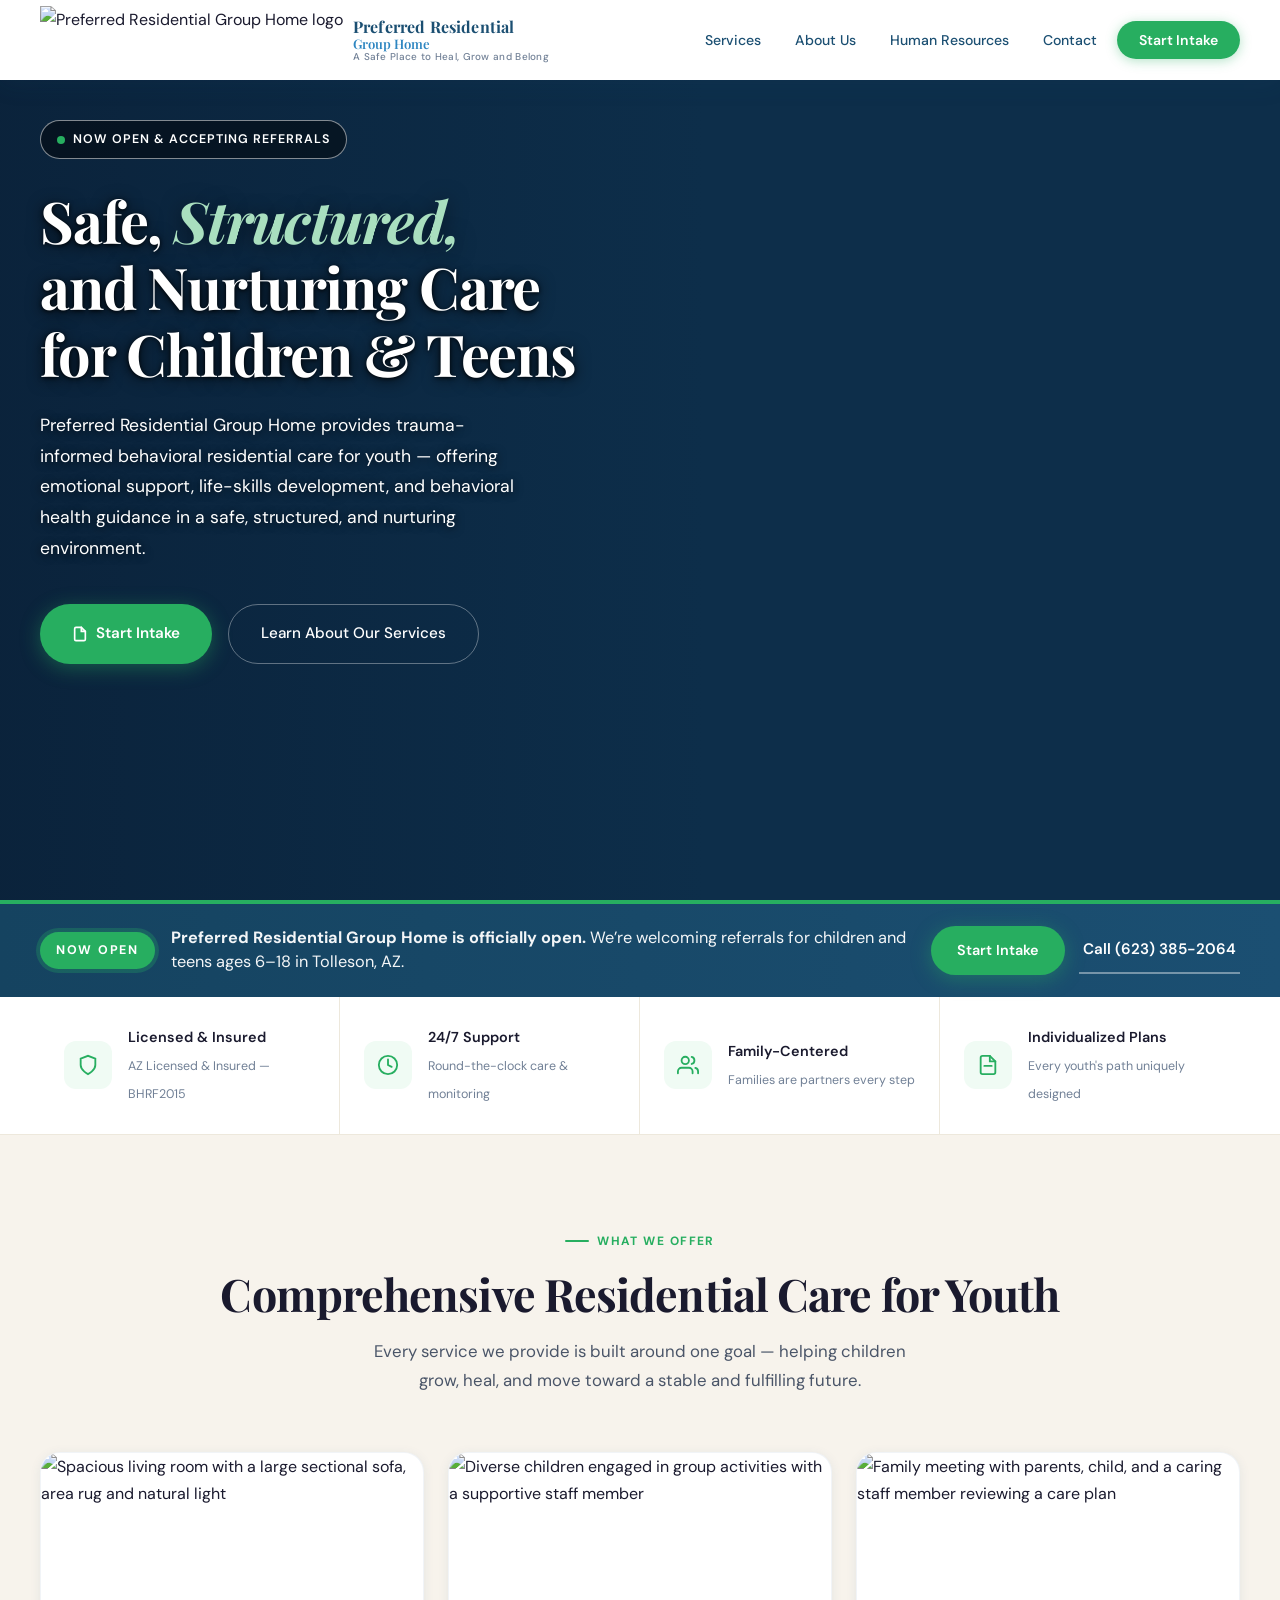
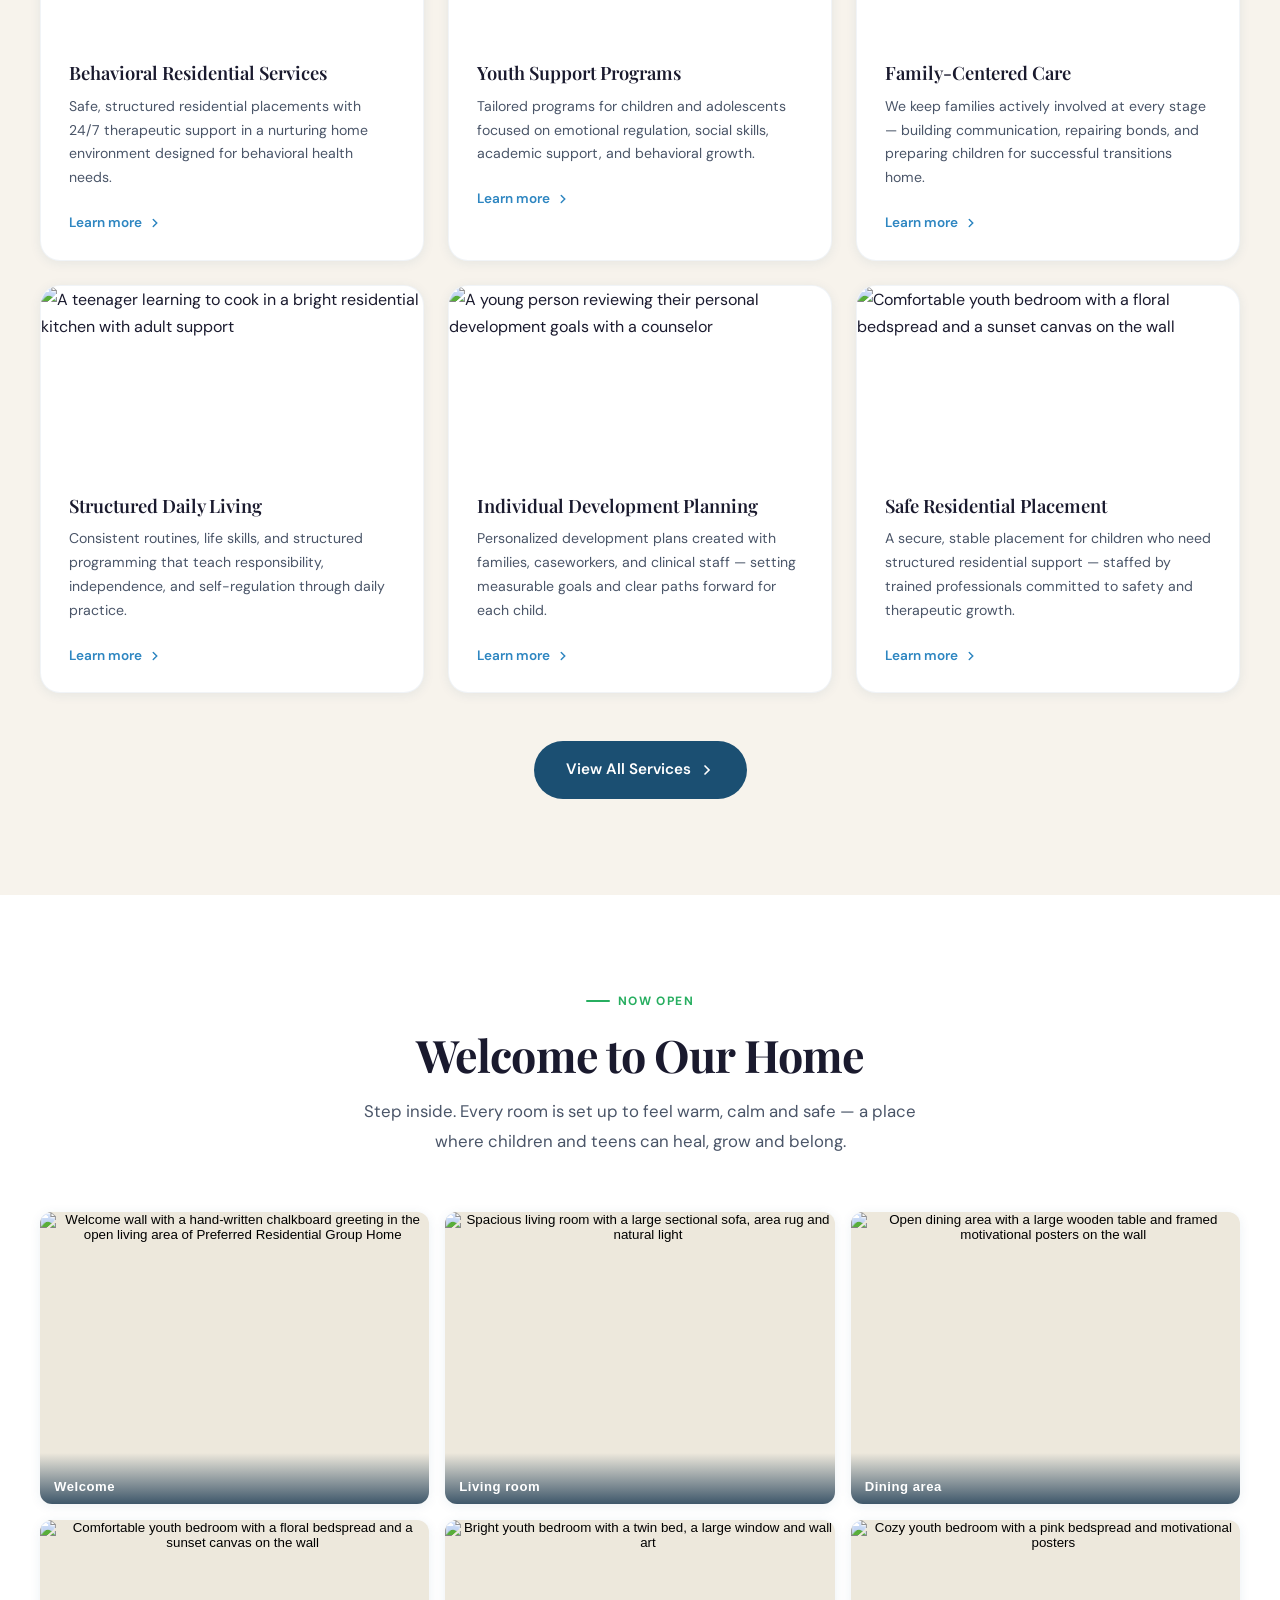
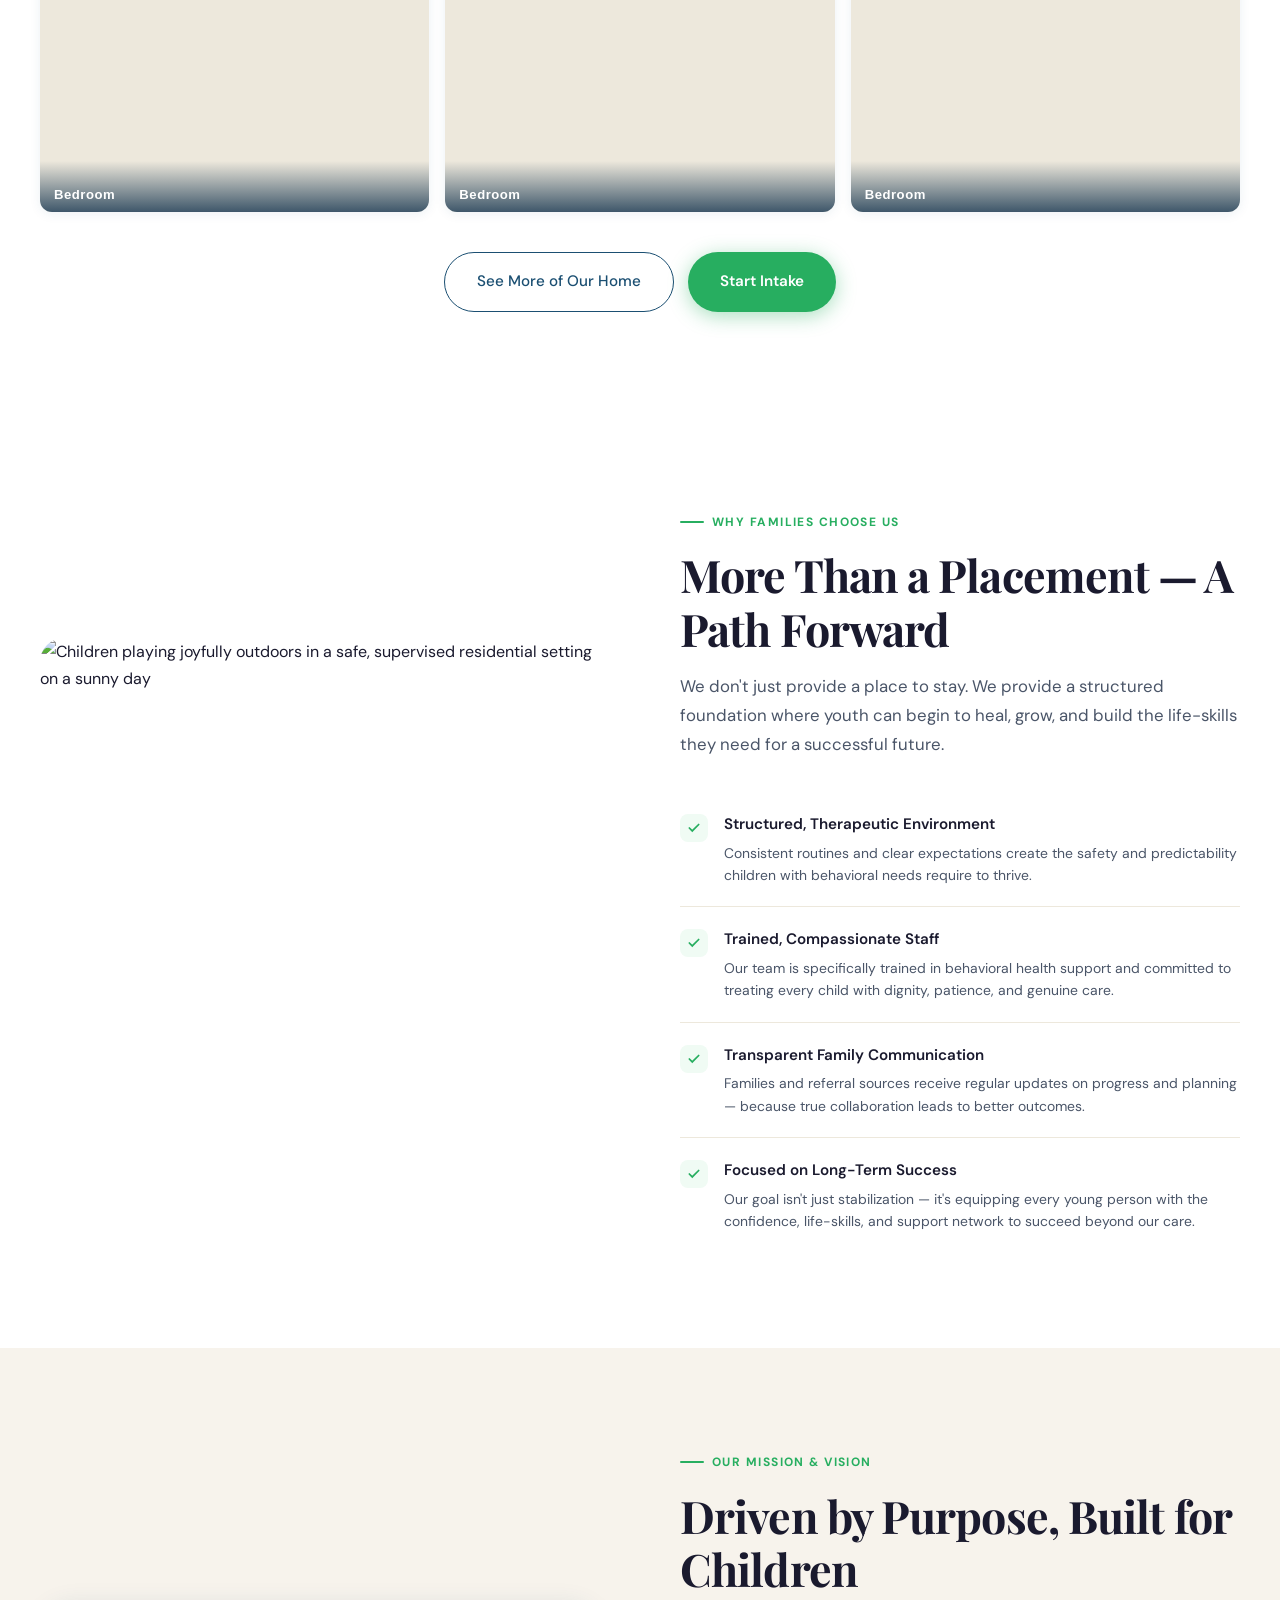
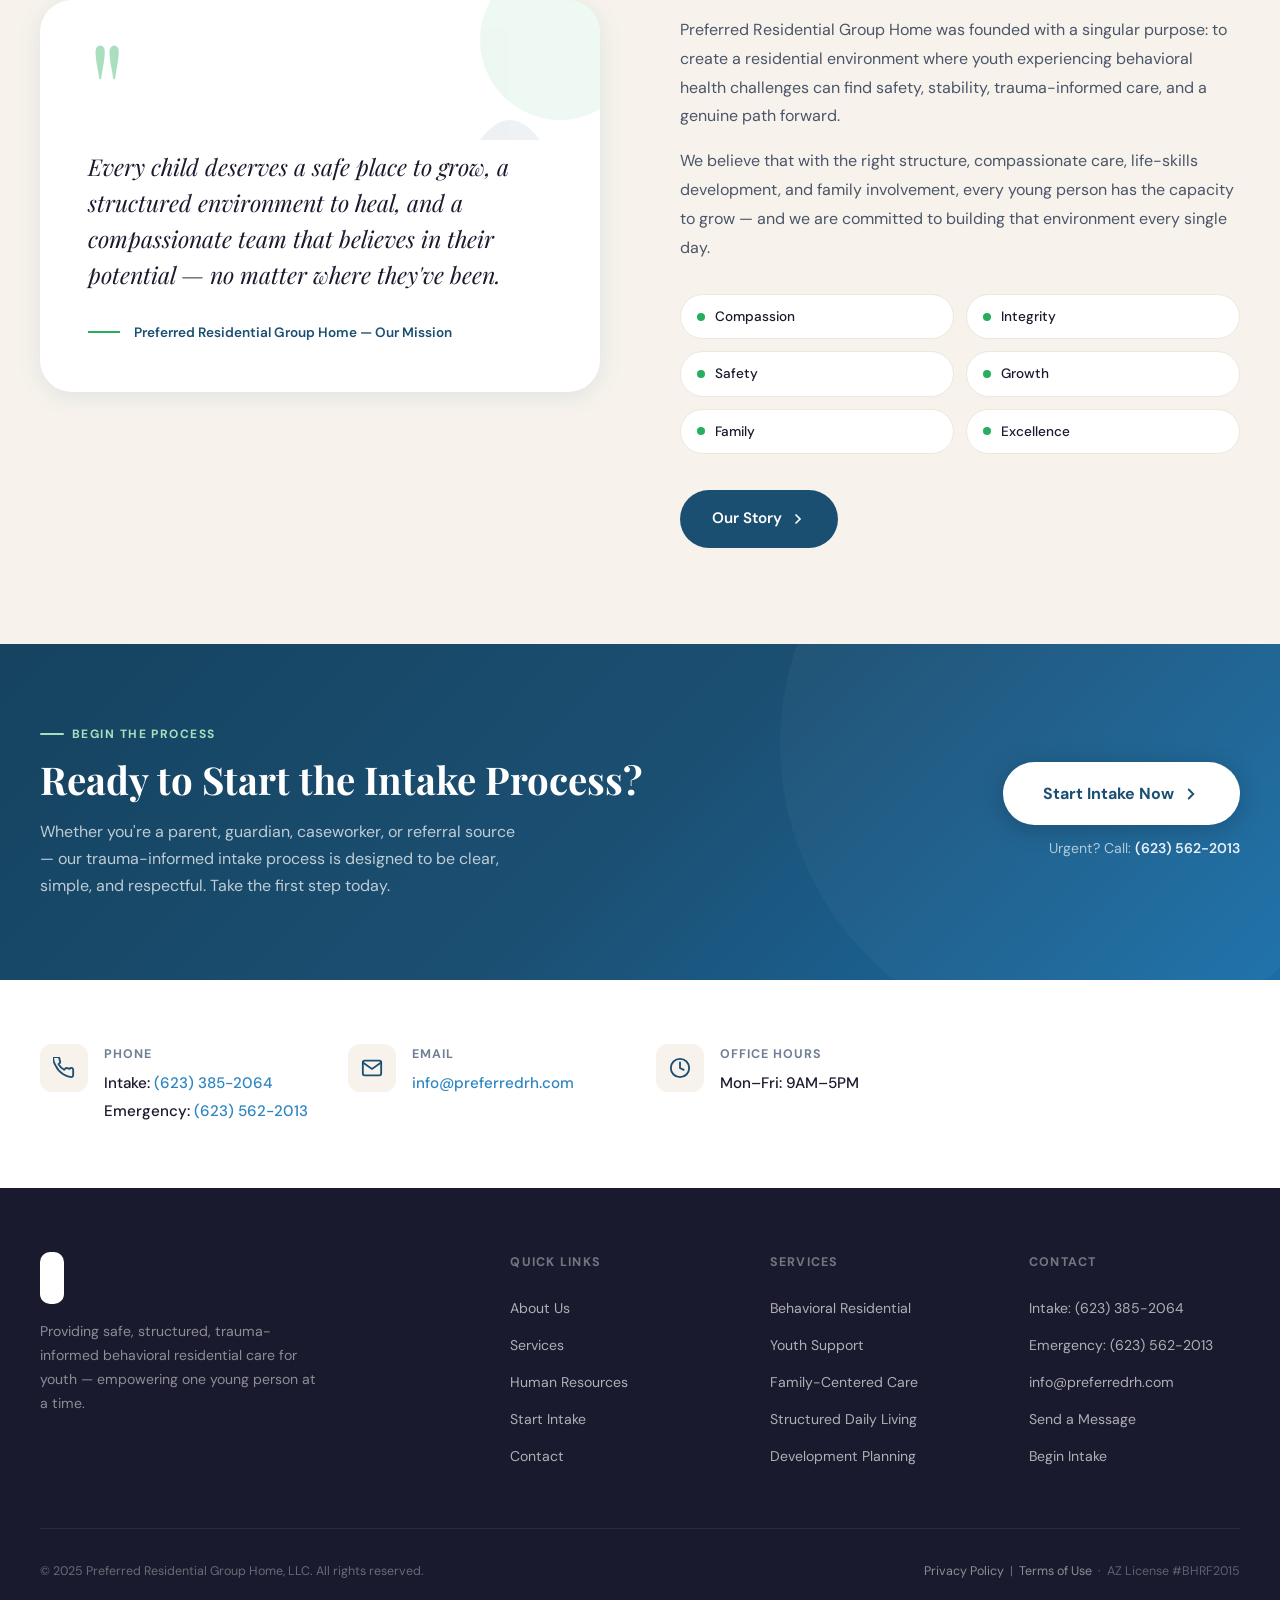
==== commit bfea582e: "Keep intake line (623) 385-2064 alongside new emergency number (623) 562-2013 Co-Authored-By: Claude" ====
--- a/index.html
+++ b/index.html
@@ -25,7 +25,7 @@
 <link rel="preconnect" href="https://fonts.googleapis.com">
 <link rel="preconnect" href="https://fonts.gstatic.com" crossorigin>
 <link href="https://fonts.googleapis.com/css2?family=Playfair+Display:ital,wght@0,400;0,600;0,700;1,400&family=DM+Sans:wght@300;400;500;600&display=swap" rel="stylesheet">
-<script type="application/ld+json">{"@context":"https://schema.org","@graph":[{"@type":["MedicalOrganization","LocalBusiness"],"@id":"https://preferredrh.com/#organization","name":"Preferred Residential Group Home","alternateName":"PRH","url":"https://preferredrh.com/","logo":"https://preferredrh.com/assets/logo.png","image":"https://preferredrh.com/assets/og-image.png","description":"Licensed behavioral residential care for youth ages 6–18 in Tolleson, Arizona.","email":"info@preferredrh.com","telephone":"+1-623-562-2013","faxNumber":"+1-623-257-2300","openingHoursSpecification":{"@type":"OpeningHoursSpecification","dayOfWeek":["Monday","Tuesday","Wednesday","Thursday","Friday"],"opens":"09:00","closes":"17:00"},"address":{"@type":"PostalAddress","addressLocality":"Tolleson","addressRegion":"AZ","addressCountry":"US"},"areaServed":{"@type":"State","name":"Arizona"},"serviceType":"Behavioral Residential Services","paymentAccepted":"AHCCCS, Most Insurance Plans, Private Pay","founder":{"@type":"Person","name":"Dr. Odilia S. Kwateng","jobTitle":"Founder and Executive Director"}},{"@type":"WebSite","@id":"https://preferredrh.com/#website","url":"https://preferredrh.com/","name":"Preferred Residential Group Home","publisher":{"@id":"https://preferredrh.com/#organization"}}]}</script>
+<script type="application/ld+json">{"@context":"https://schema.org","@graph":[{"@type":["MedicalOrganization","LocalBusiness"],"@id":"https://preferredrh.com/#organization","name":"Preferred Residential Group Home","alternateName":"PRH","url":"https://preferredrh.com/","logo":"https://preferredrh.com/assets/logo.png","image":"https://preferredrh.com/assets/og-image.png","description":"Licensed behavioral residential care for youth ages 6–18 in Tolleson, Arizona.","email":"info@preferredrh.com","telephone":"+1-623-385-2064","faxNumber":"+1-623-257-2300","contactPoint":[{"@type":"ContactPoint","telephone":"+1-623-385-2064","contactType":"intake"},{"@type":"ContactPoint","telephone":"+1-623-562-2013","contactType":"emergency"}],"openingHoursSpecification":{"@type":"OpeningHoursSpecification","dayOfWeek":["Monday","Tuesday","Wednesday","Thursday","Friday"],"opens":"09:00","closes":"17:00"},"address":{"@type":"PostalAddress","addressLocality":"Tolleson","addressRegion":"AZ","addressCountry":"US"},"areaServed":{"@type":"State","name":"Arizona"},"serviceType":"Behavioral Residential Services","paymentAccepted":"AHCCCS, Most Insurance Plans, Private Pay","founder":{"@type":"Person","name":"Dr. Odilia S. Kwateng","jobTitle":"Founder and Executive Director"}},{"@type":"WebSite","@id":"https://preferredrh.com/#website","url":"https://preferredrh.com/","name":"Preferred Residential Group Home","publisher":{"@id":"https://preferredrh.com/#organization"}}]}</script>
 <style>
 :root{
   --primary:#1B4F72;--primary-light:#2E86C1;--primary-dark:#154360;
@@ -336,7 +336,7 @@
     </div>
     <div class="now-open-actions">
       <a href="https://preferredrh.com/intake/" class="btn-primary">Start Intake</a>
-      <a href="tel:6235622013" class="now-open-call">Call (623) 562-2013</a>
+      <a href="tel:6233852064" class="now-open-call">Call (623) 385-2064</a>
     </div>
   </div>
 </section>
@@ -545,7 +545,7 @@
   <div class="contact-strip-inner">
     <div class="contact-strip-item">
       <div class="contact-strip-icon" aria-hidden="true"><svg width="22" height="22" viewBox="0 0 24 24" fill="none" stroke="#1B4F72" stroke-width="2" stroke-linecap="round"><path d="M22 16.92v3a2 2 0 01-2.18 2 19.79 19.79 0 01-8.63-3.07A19.5 19.5 0 013.07 9.81 19.79 19.79 0 01.01 1.18 2 2 0 012 .01h3a2 2 0 012 1.72 12.84 12.84 0 00.7 2.81 2 2 0 01-.45 2.11L6.09 7.91a16 16 0 006 6l1.27-1.27a2 2 0 012.11-.45 12.84 12.84 0 002.81.7A2 2 0 0122 14z"/></svg></div>
-      <div class="contact-strip-text"><strong>Phone</strong><span><a href="tel:6235622013">(623) 562-2013</a></span></div>
+      <div class="contact-strip-text"><strong>Phone</strong><span>Intake: <a href="tel:6233852064">(623) 385-2064</a><br>Emergency: <a href="tel:6235622013">(623) 562-2013</a></span></div>
     </div>
     <div class="contact-strip-item">
       <div class="contact-strip-icon" aria-hidden="true"><svg width="22" height="22" viewBox="0 0 24 24" fill="none" stroke="#1B4F72" stroke-width="2" stroke-linecap="round"><path d="M4 4h16c1.1 0 2 .9 2 2v12c0 1.1-.9 2-2 2H4c-1.1 0-2-.9-2-2V6c0-1.1.9-2 2-2z"/><polyline points="22,6 12,13 2,6"/></svg></div>
@@ -572,7 +572,7 @@
       </div>
       <div class="footer-col"><h3>Quick Links</h3><ul><li><a href="https://preferredrh.com/about/">About Us</a></li><li><a href="https://preferredrh.com/services/">Services</a></li><li><a href="https://preferredrh.com/resources/">Human Resources</a></li><li><a href="https://preferredrh.com/intake/">Start Intake</a></li><li><a href="https://preferredrh.com/contact/">Contact</a></li></ul></div>
       <div class="footer-col"><h3>Services</h3><ul><li><a href="https://preferredrh.com/services/#behavioral">Behavioral Residential</a></li><li><a href="https://preferredrh.com/services/#youth">Youth Support</a></li><li><a href="https://preferredrh.com/services/#family">Family-Centered Care</a></li><li><a href="https://preferredrh.com/services/#daily-living">Structured Daily Living</a></li><li><a href="https://preferredrh.com/services/#development">Development Planning</a></li></ul></div>
-      <div class="footer-col"><h3>Contact</h3><ul><li><a href="tel:6235622013">(623) 562-2013</a></li><li><a href="mailto:info@preferredrh.com">info@preferredrh.com</a></li><li><a href="https://preferredrh.com/contact/">Send a Message</a></li><li><a href="https://preferredrh.com/intake/">Begin Intake</a></li></ul></div>
+      <div class="footer-col"><h3>Contact</h3><ul><li><a href="tel:6233852064">Intake: (623) 385-2064</a></li><li><a href="tel:6235622013">Emergency: (623) 562-2013</a></li><li><a href="mailto:info@preferredrh.com">info@preferredrh.com</a></li><li><a href="https://preferredrh.com/contact/">Send a Message</a></li><li><a href="https://preferredrh.com/intake/">Begin Intake</a></li></ul></div>
     </div>
     <div class="footer-bottom"><p class="footer-legal">&copy; 2025 Preferred Residential Group Home, LLC. All rights reserved.</p><p class="footer-legal"><a href="https://preferredrh.com/privacy/">Privacy Policy</a> &nbsp;|&nbsp; <a href="https://preferredrh.com/terms/">Terms of Use</a> &nbsp;&middot;&nbsp; <span style="color:rgba(255,255,255,0.3)">AZ License #BHRF2015</span></p></div>
   </div>
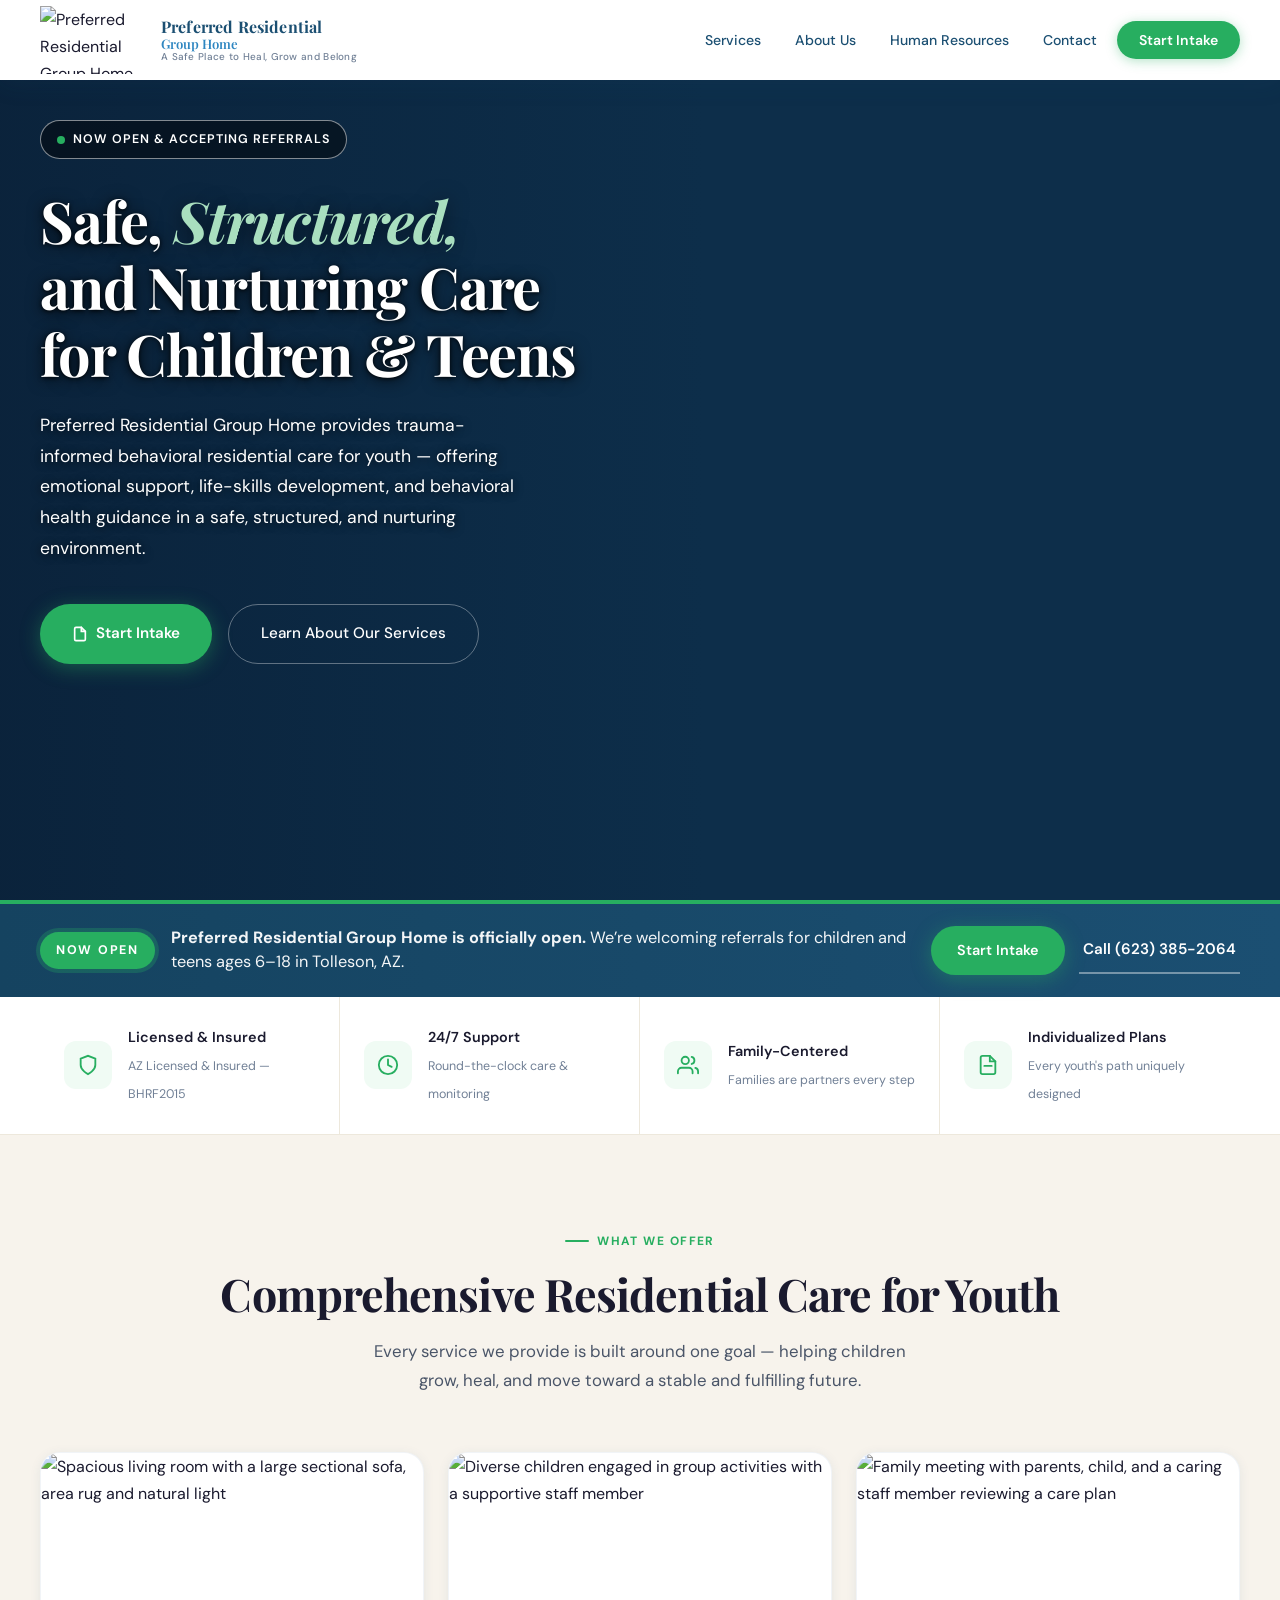
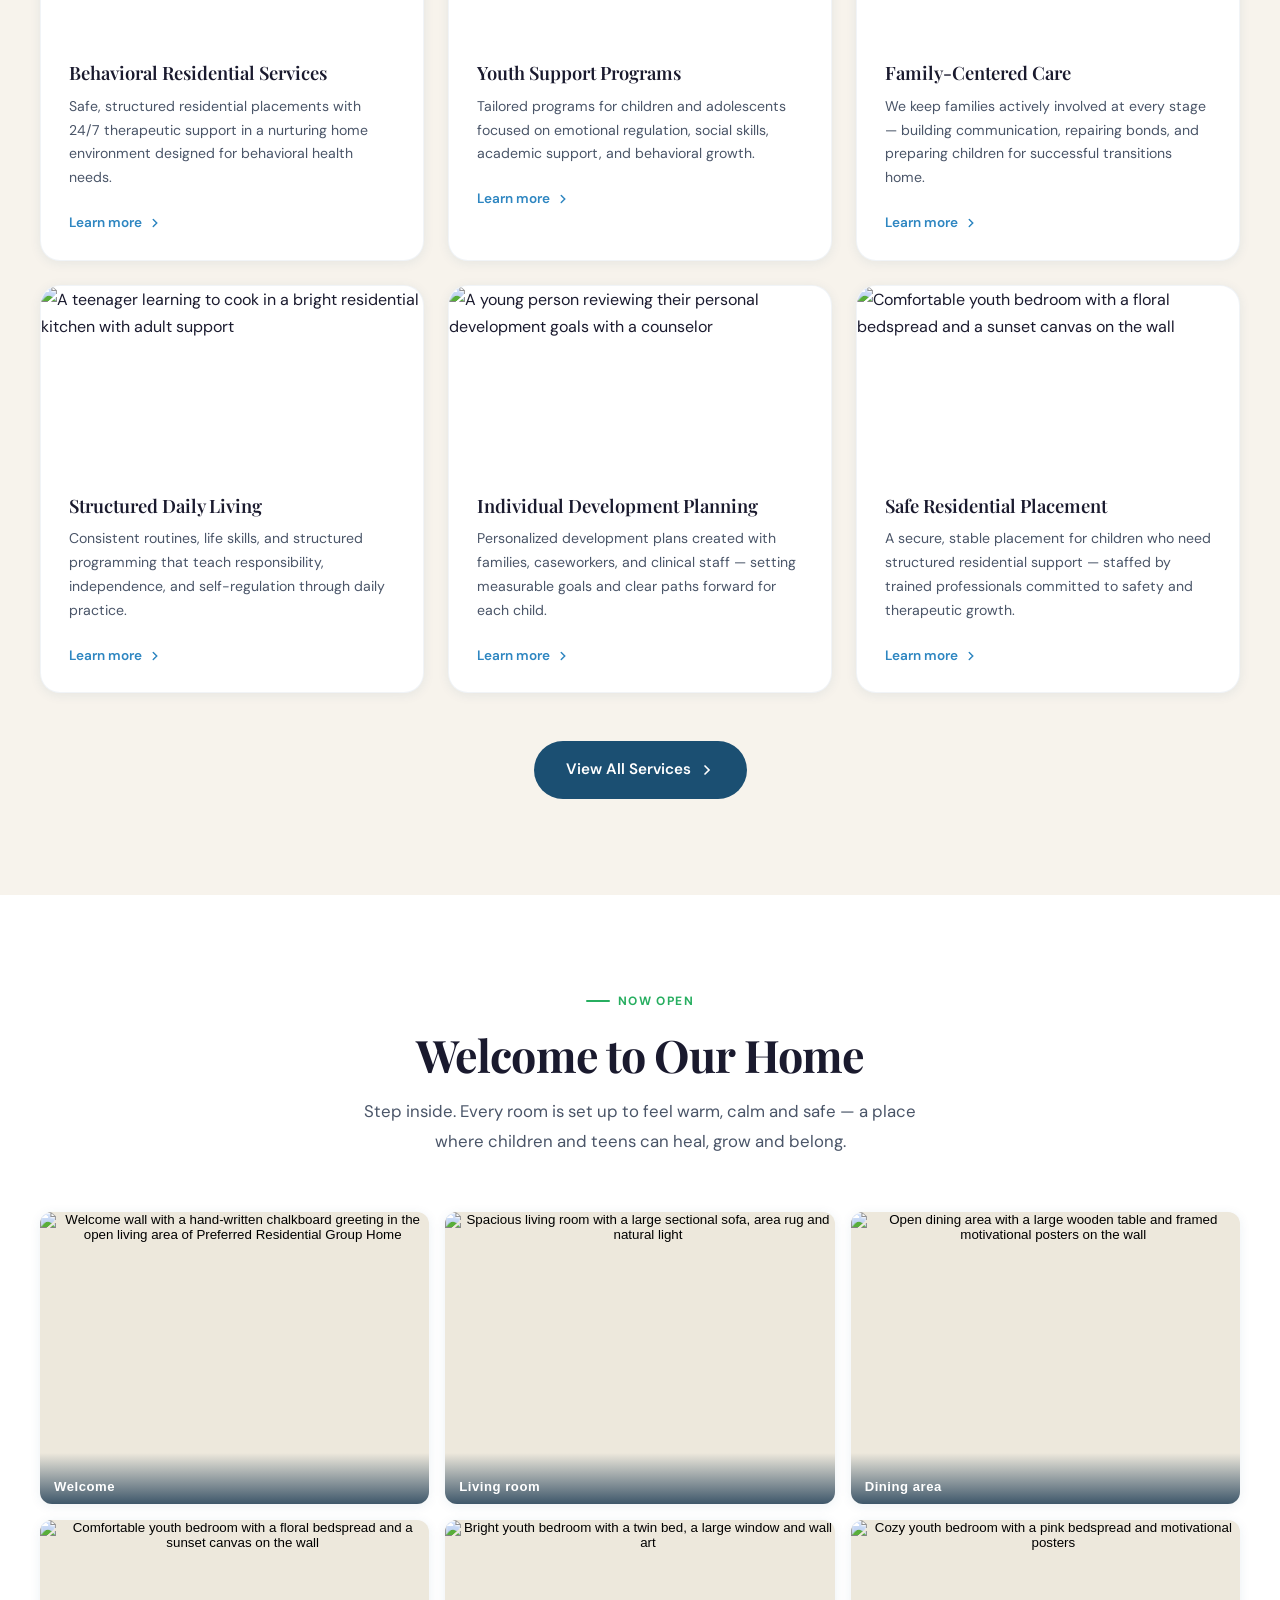
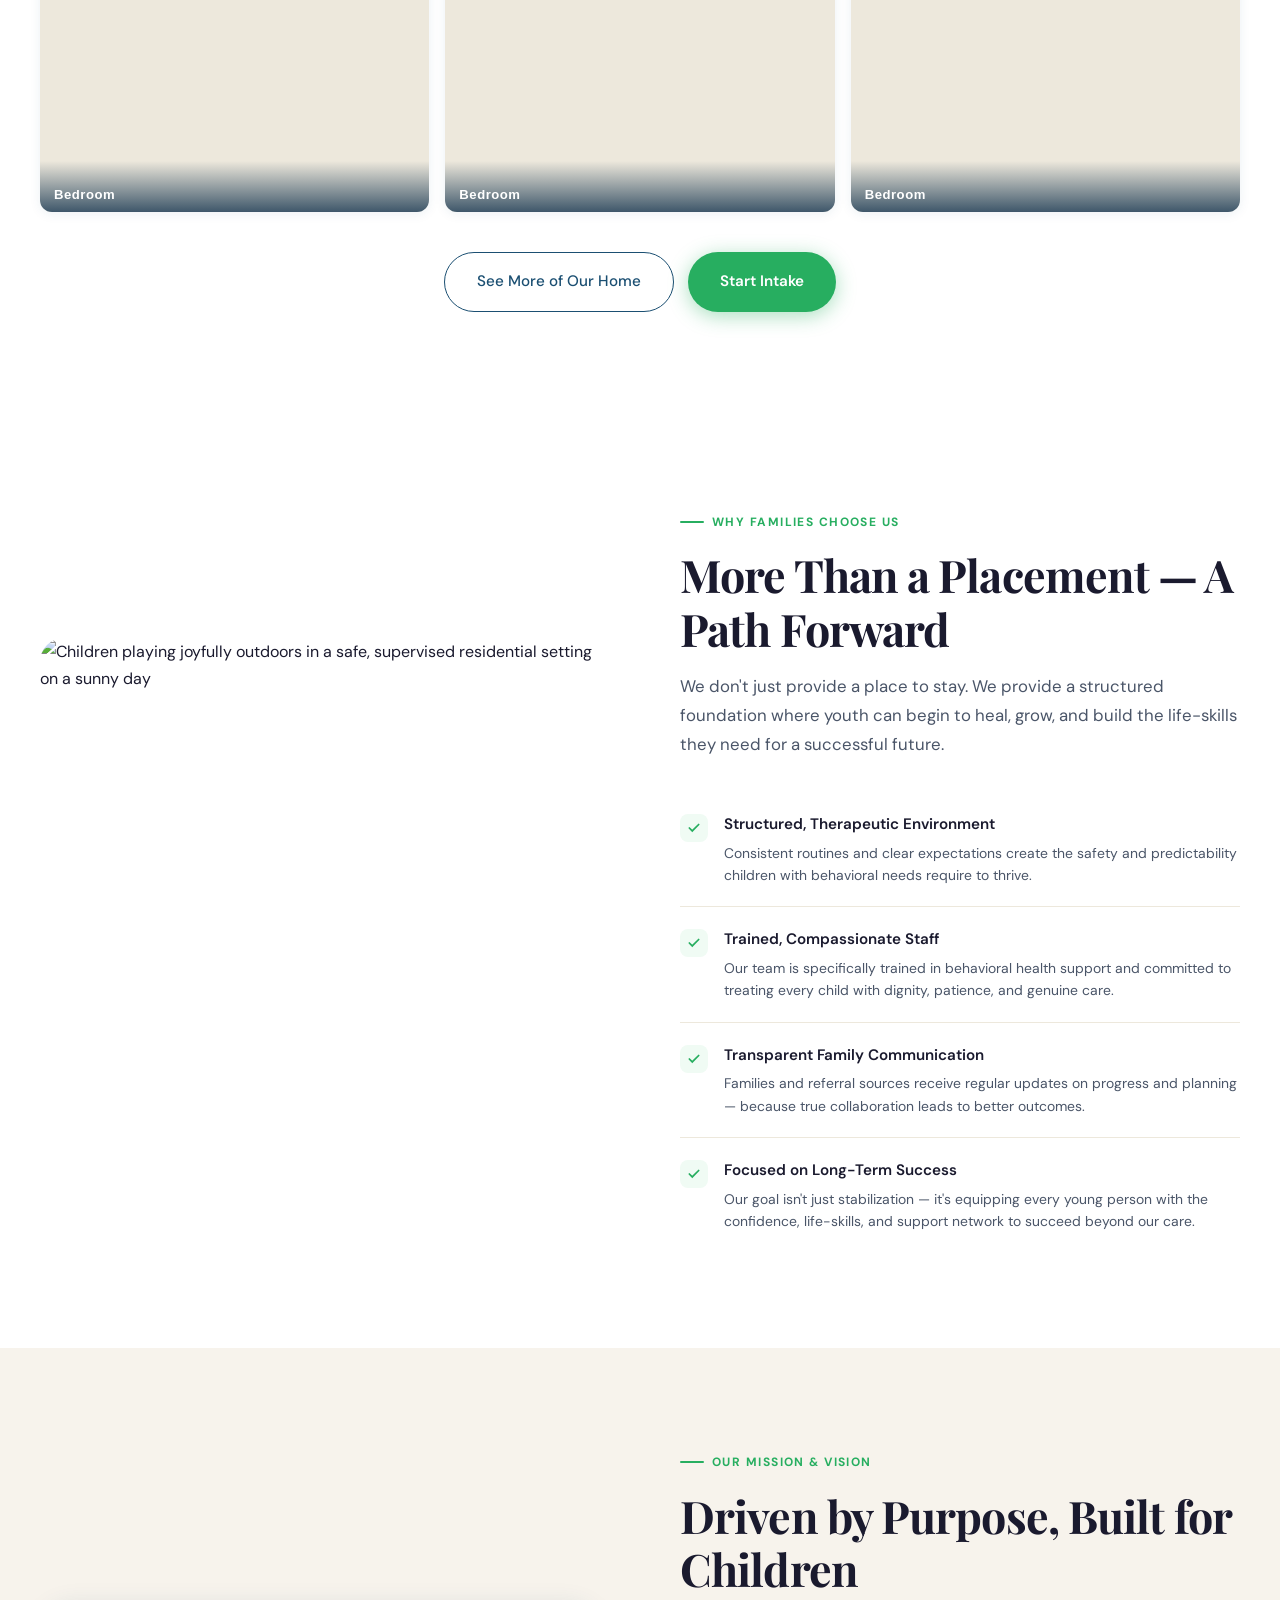
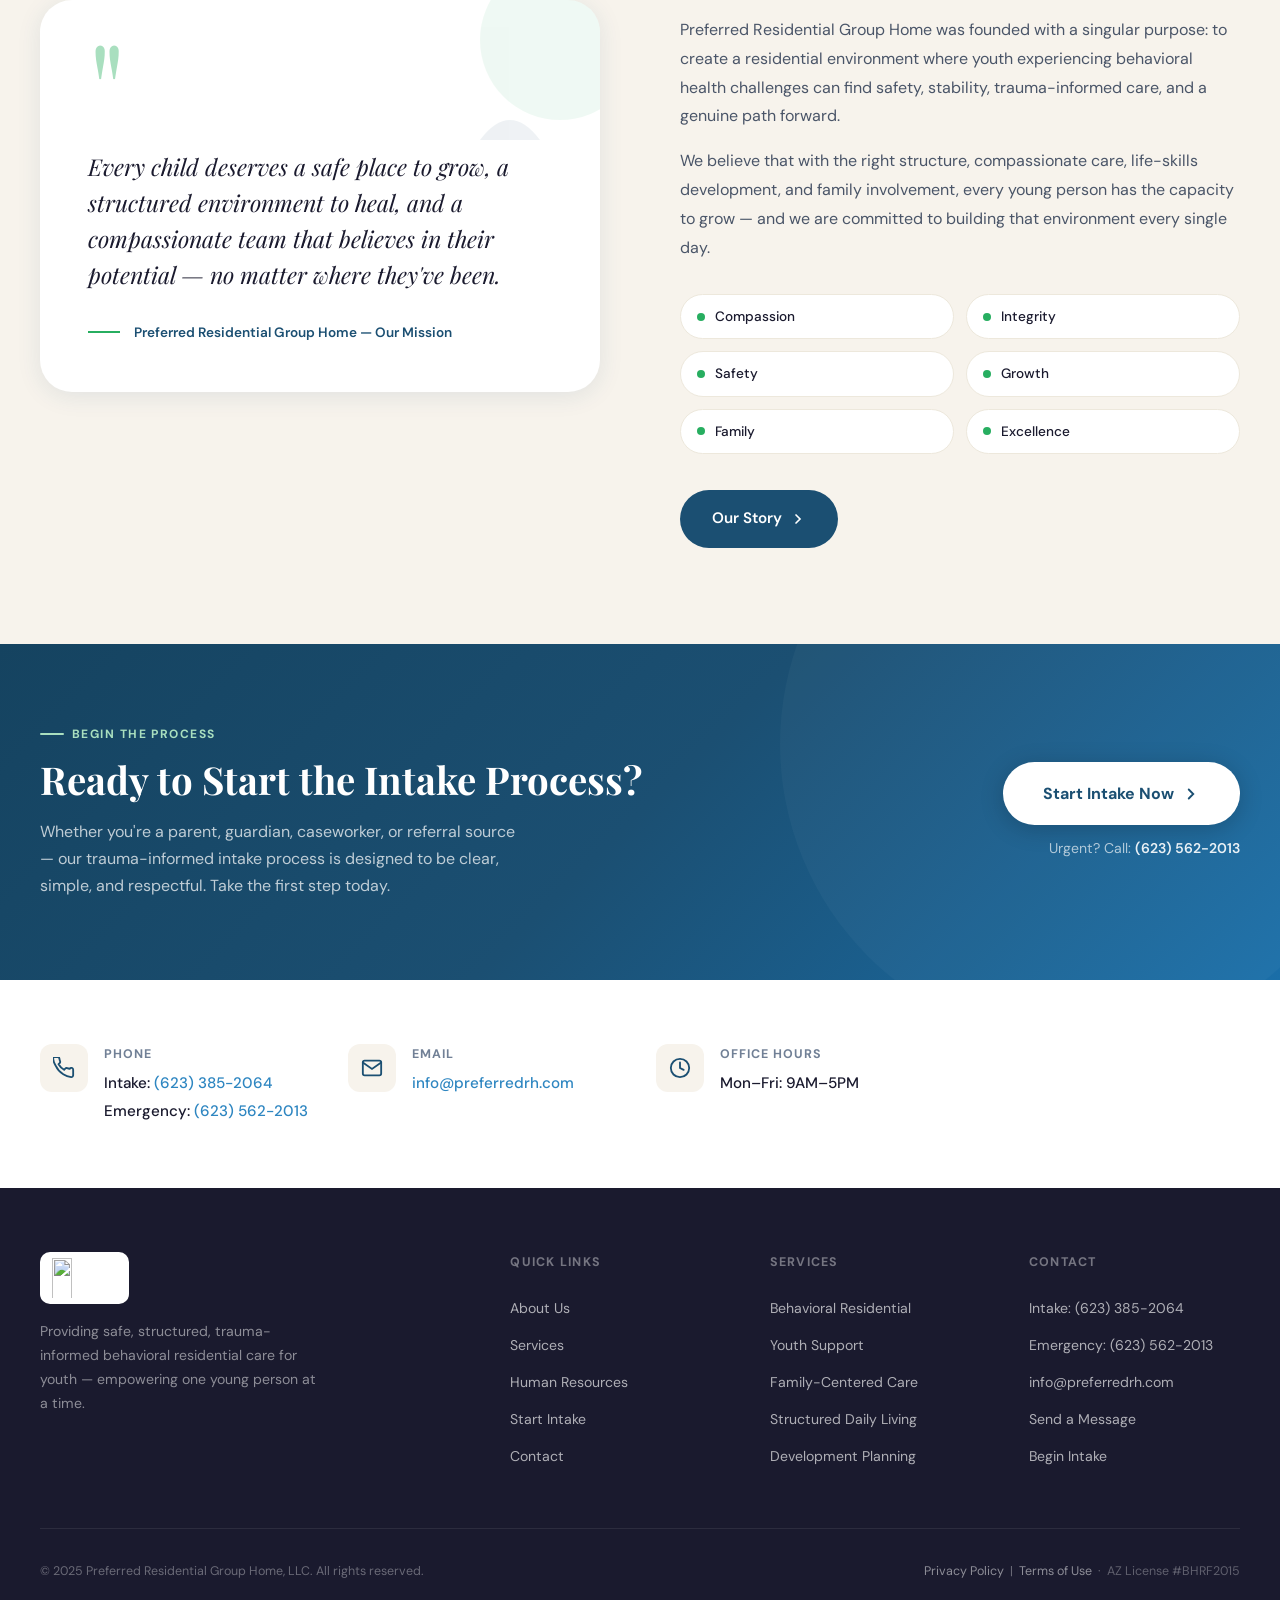
==== commit 0b47ee63: "Speed up mobile hero and fix layout shift - Phone-sized hero images; preload only the first slide, l" ====
--- a/index.html
+++ b/index.html
@@ -5,7 +5,7 @@
 <base href="https://preferredrh.com/">
 <meta charset="UTF-8">
 <meta name="viewport" content="width=device-width, initial-scale=1.0">
-<title>Youth Residential Care in Tolleson, AZ | Preferred Residential Group Home</title>
+<title>Youth Residential Care, Tolleson AZ | Preferred Residential</title>
 <meta name="description" content="Licensed behavioral residential care for youth ages 6–18 in Tolleson, AZ. Safe, structured, nurturing support. AHCCCS, most insurance and private pay accepted.">
 <link rel="canonical" href="https://preferredrh.com/">
 <meta property="og:type" content="website">
@@ -258,15 +258,15 @@
   .lb-close{top:18px;right:18px}.lb-prev{left:18px;top:50%;transform:translateY(-50%)}.lb-next{right:18px;top:50%;transform:translateY(-50%)}
   @media(max-width:900px){.gal-grid,.gal-grid.g4{grid-template-columns:repeat(2,1fr);gap:12px}#now-open{padding:22px 20px}.now-open-text{flex-direction:column;align-items:flex-start;gap:12px}.lb-prev{left:8px}.lb-next{right:8px}}
 </style>
-  <link rel="preload" as="image" href="/assets/1780026169404-8a49eac016308650.webp" fetchpriority="high">
-  <link rel="preload" as="image" href="/assets/1780026200298-7e0e7d77ddade331.webp" fetchpriority="high">
-  <link rel="preload" as="image" href="/assets/1780026227198-2987e5023be984d1.webp" fetchpriority="high">
+  <link rel="preload" as="image" href="/assets/1780026169404-8a49eac016308650-m.webp" media="(max-width:768px)" fetchpriority="high">
+  <link rel="preload" as="image" href="/assets/1780026169404-8a49eac016308650.webp" media="(min-width:769px)" fetchpriority="high">
+  <style>#hs0{background-image:url('/assets/1780026169404-8a49eac016308650.webp')}@media(max-width:768px){#hs0{background-image:url('/assets/1780026169404-8a49eac016308650-m.webp')}}</style>
 </head>
 <body>
 
 <nav id="mainNav" role="navigation" aria-label="Main navigation">
   <a href="https://preferredrh.com" class="nav-logo" aria-label="Preferred Residential Group Home Home">
-    <img src="https://preferredrh.com/assets/logo.png" alt="Preferred Residential Group Home logo" style="height:68px;width:auto;object-fit:contain;flex-shrink:0;">
+    <img src="https://preferredrh.com/assets/logo.png" width="111" height="68" alt="Preferred Residential Group Home logo" style="height:68px;width:auto;object-fit:contain;flex-shrink:0;">
     <div style="display:flex;flex-direction:column;line-height:1.15;">
       <span style="font-family:var(--font-display);font-size:1rem;font-weight:700;color:var(--primary);letter-spacing:.01em;">Preferred Residential</span>
       <span style="font-family:var(--font-display);font-size:.82rem;font-weight:600;color:var(--primary-light);">Group Home</span>
@@ -293,7 +293,6 @@
   <a href="https://preferredrh.com/intake/" class="nav-cta">Start Intake</a>
 </div>
 
-<img src="/assets/1780026169404-8a49eac016308650.webp" alt="" aria-hidden="true" fetchpriority="high" decoding="async" style="display:none;position:absolute;width:1px;height:1px;" loading="eager">
 <main>
 
 <!-- HERO -->
@@ -301,9 +300,9 @@
 
   <!-- Slideshow -->
   <div id="hsWrap" aria-hidden="true" style="position:absolute;inset:0;overflow:hidden;z-index:0;">
-    <div id="hs0" style="position:absolute;inset:0;background:url('/assets/1780026169404-8a49eac016308650.webp') center top/cover no-repeat;opacity:1;transition:opacity 1.4s ease;"></div>
-    <div id="hs1" style="position:absolute;inset:0;background:url('/assets/1780026200298-7e0e7d77ddade331.webp') center/cover no-repeat;opacity:0;transition:opacity 1.4s ease;"></div>
-    <div id="hs2" style="position:absolute;inset:0;background:url('/assets/1780026227198-2987e5023be984d1.webp') center/cover no-repeat;opacity:0;transition:opacity 1.4s ease;"></div>
+    <div id="hs0" style="position:absolute;inset:0;background-position:center top;background-size:cover;background-repeat:no-repeat;opacity:1;transition:opacity 1.4s ease;"></div>
+    <div id="hs1" data-bg="/assets/1780026200298-7e0e7d77ddade331" style="position:absolute;inset:0;background-position:center;background-size:cover;background-repeat:no-repeat;opacity:0;transition:opacity 1.4s ease;"></div>
+    <div id="hs2" data-bg="/assets/1780026227198-2987e5023be984d1" style="position:absolute;inset:0;background-position:center;background-size:cover;background-repeat:no-repeat;opacity:0;transition:opacity 1.4s ease;"></div>
     <div style="position:absolute;inset:0;background:linear-gradient(to right,rgba(8,24,45,0.50) 0%,rgba(13,46,74,0.35) 55%,rgba(13,46,74,0.10) 100%);"></div>
   </div>
 
@@ -565,7 +564,7 @@
     <div class="footer-top">
       <div>
         <a href="https://preferredrh.com" class="nav-logo" aria-label="Preferred Residential Group Home">
-          <img src="https://preferredrh.com/assets/logo.png" alt="" style="height:52px;width:auto;object-fit:contain;background:#fff;border-radius:10px;padding:6px 12px;display:block;">
+          <img src="https://preferredrh.com/assets/logo.png" width="85" height="52" alt="" style="height:52px;width:auto;object-fit:contain;background:#fff;border-radius:10px;padding:6px 12px;display:block;">
           
         </a>
         <p class="footer-tagline">Providing safe, structured, trauma-informed behavioral residential care for youth &mdash; empowering one young person at a time.</p>
@@ -595,6 +594,9 @@
 // Hero slideshow
 (function(){
   var ids=["hs0","hs1","hs2"],cur=0;
+  var sfx=window.matchMedia("(max-width:768px)").matches?"-m.webp":".webp";
+  function loadRest(){ids.slice(1).forEach(function(id){var el=document.getElementById(id);if(el&&el.dataset.bg){el.style.backgroundImage="url('"+el.dataset.bg+sfx+"')";}});}
+  if(document.readyState==="complete"){loadRest();}else{window.addEventListener("load",loadRest);}
   setInterval(function(){
     document.getElementById(ids[cur]).style.opacity="0";
     cur=(cur+1)%ids.length;
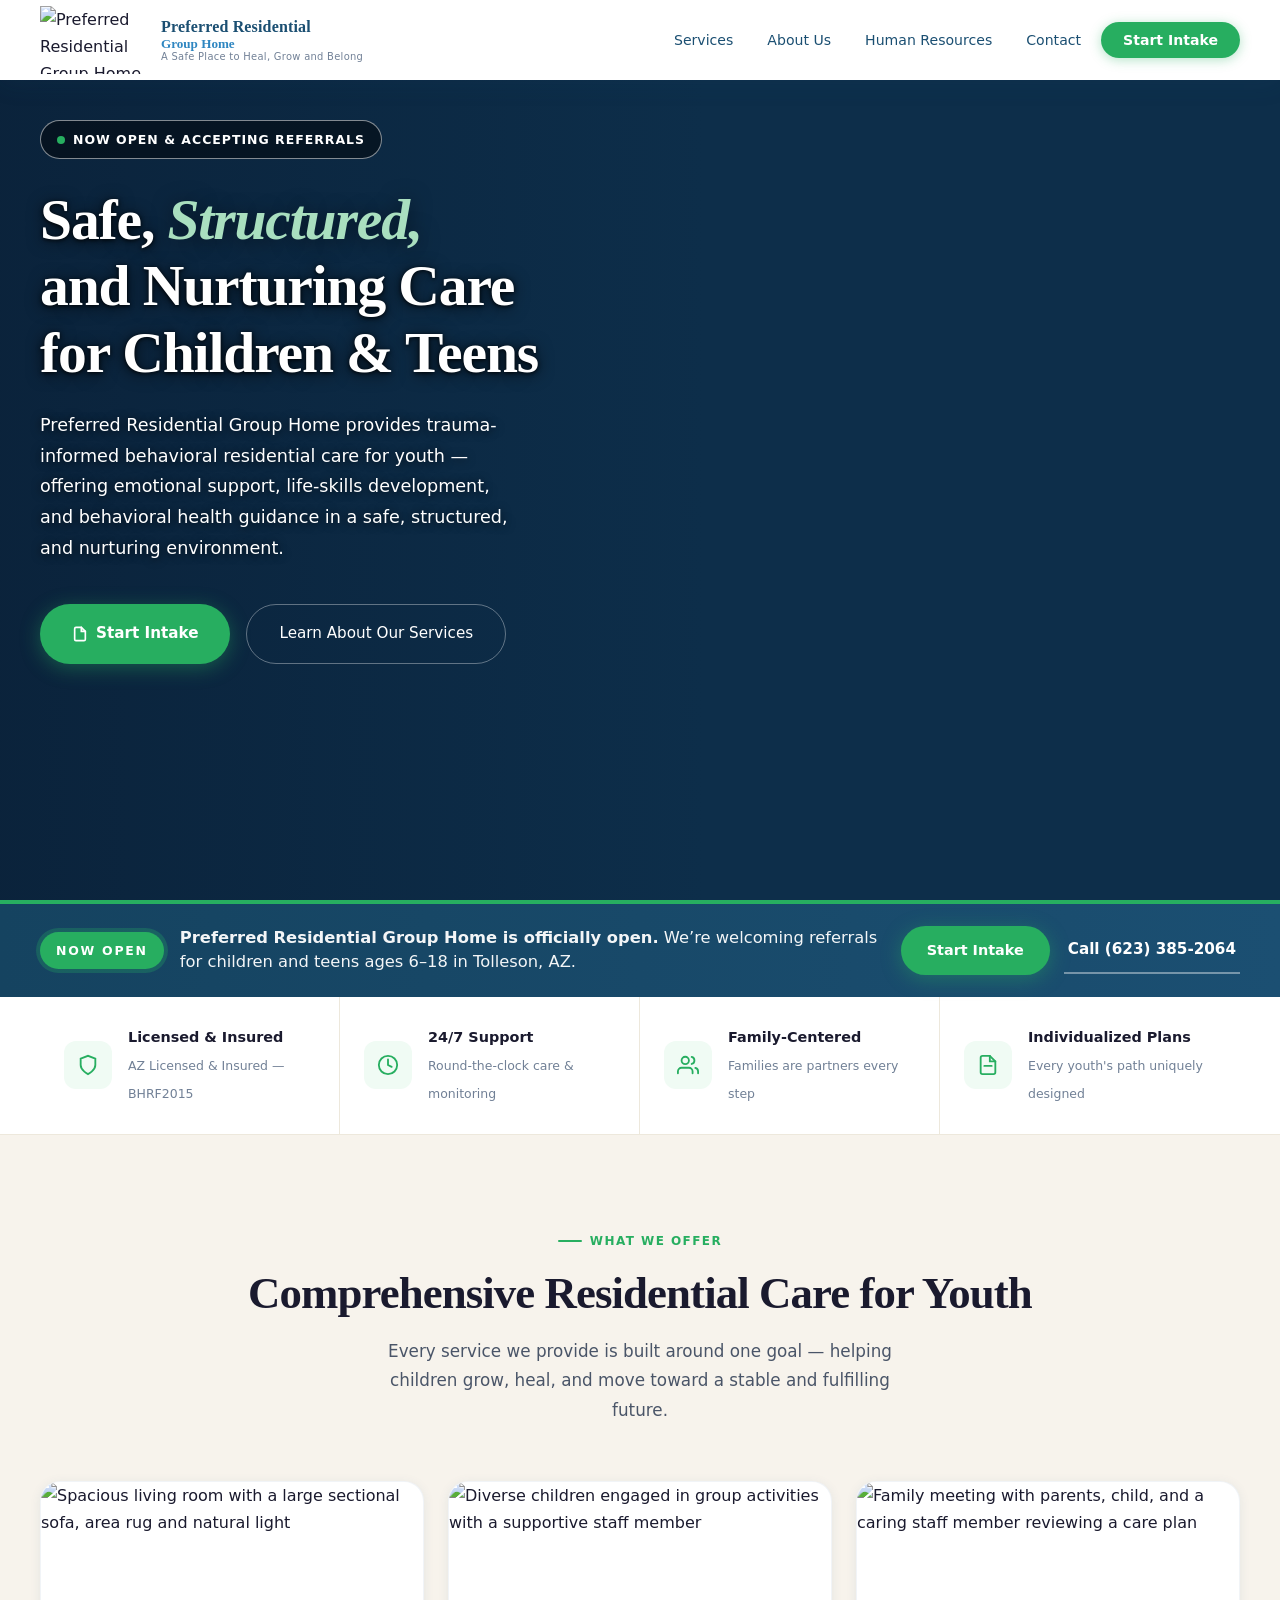
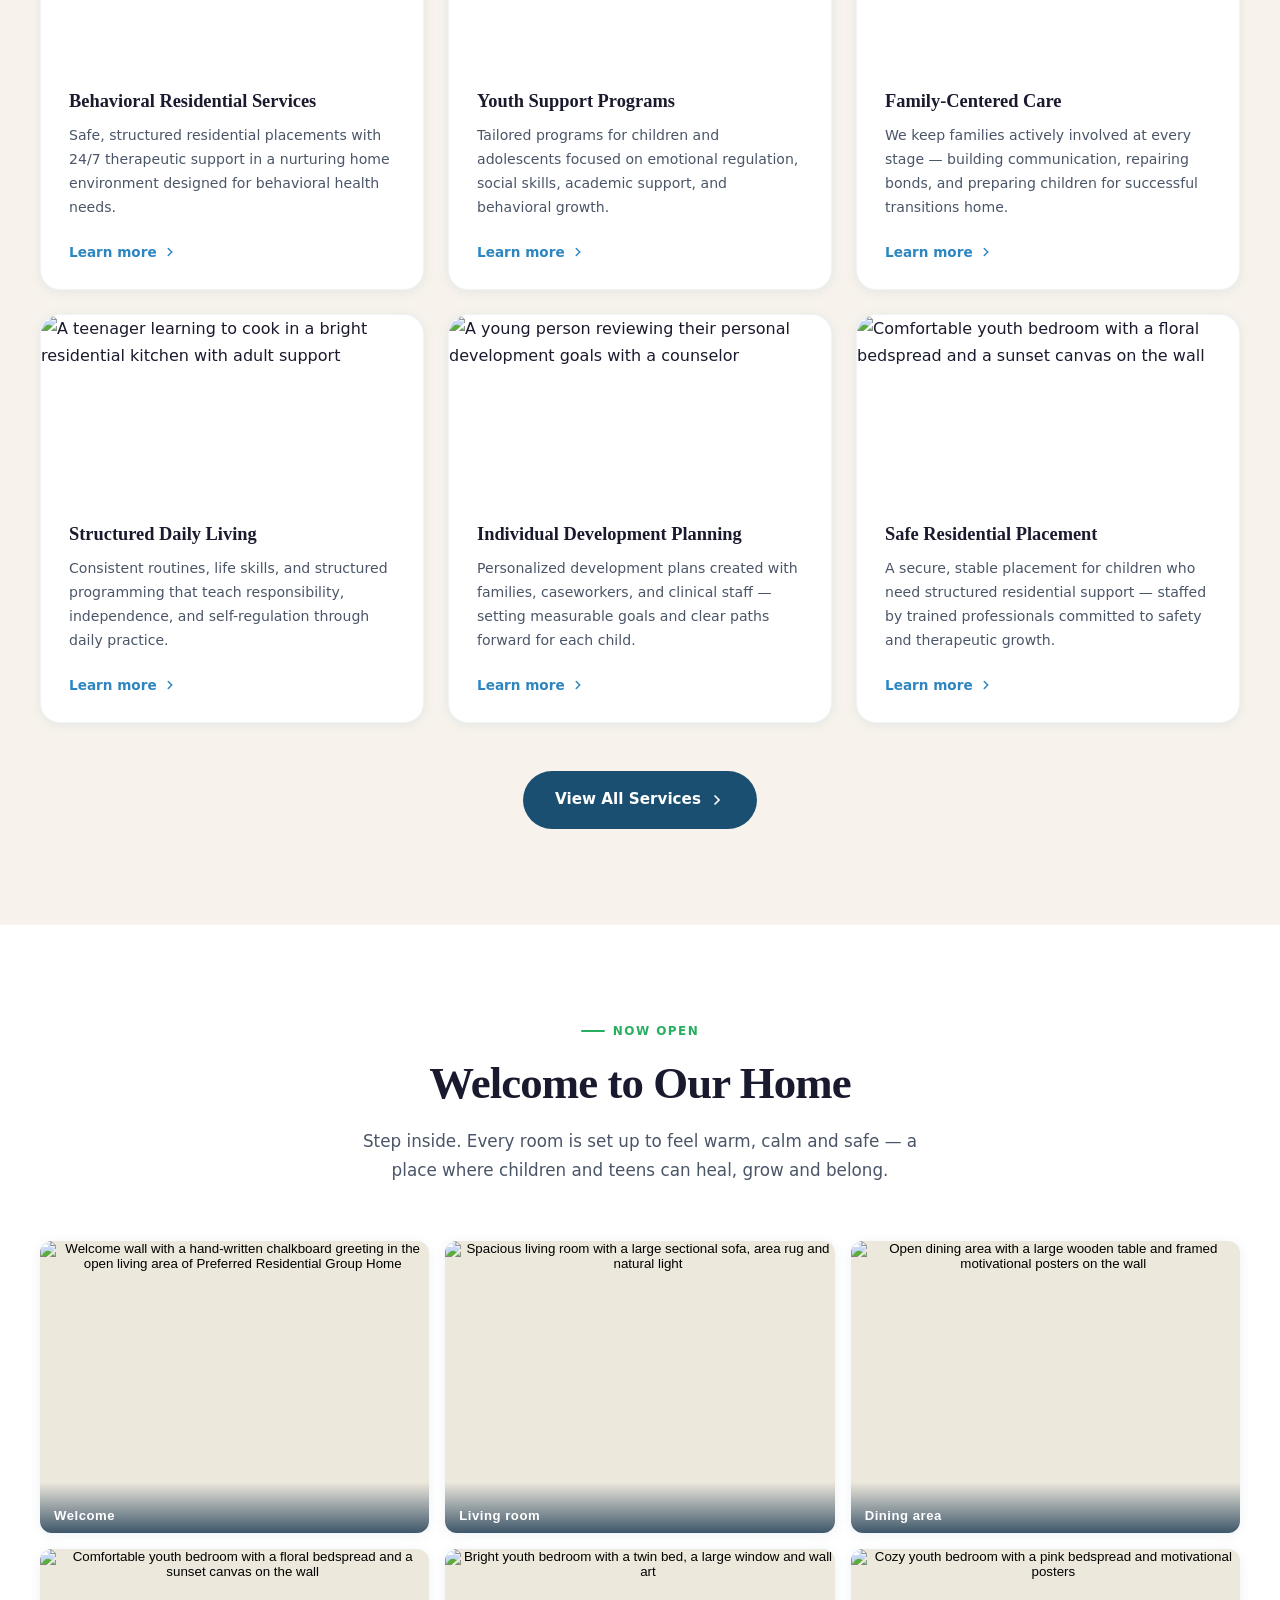
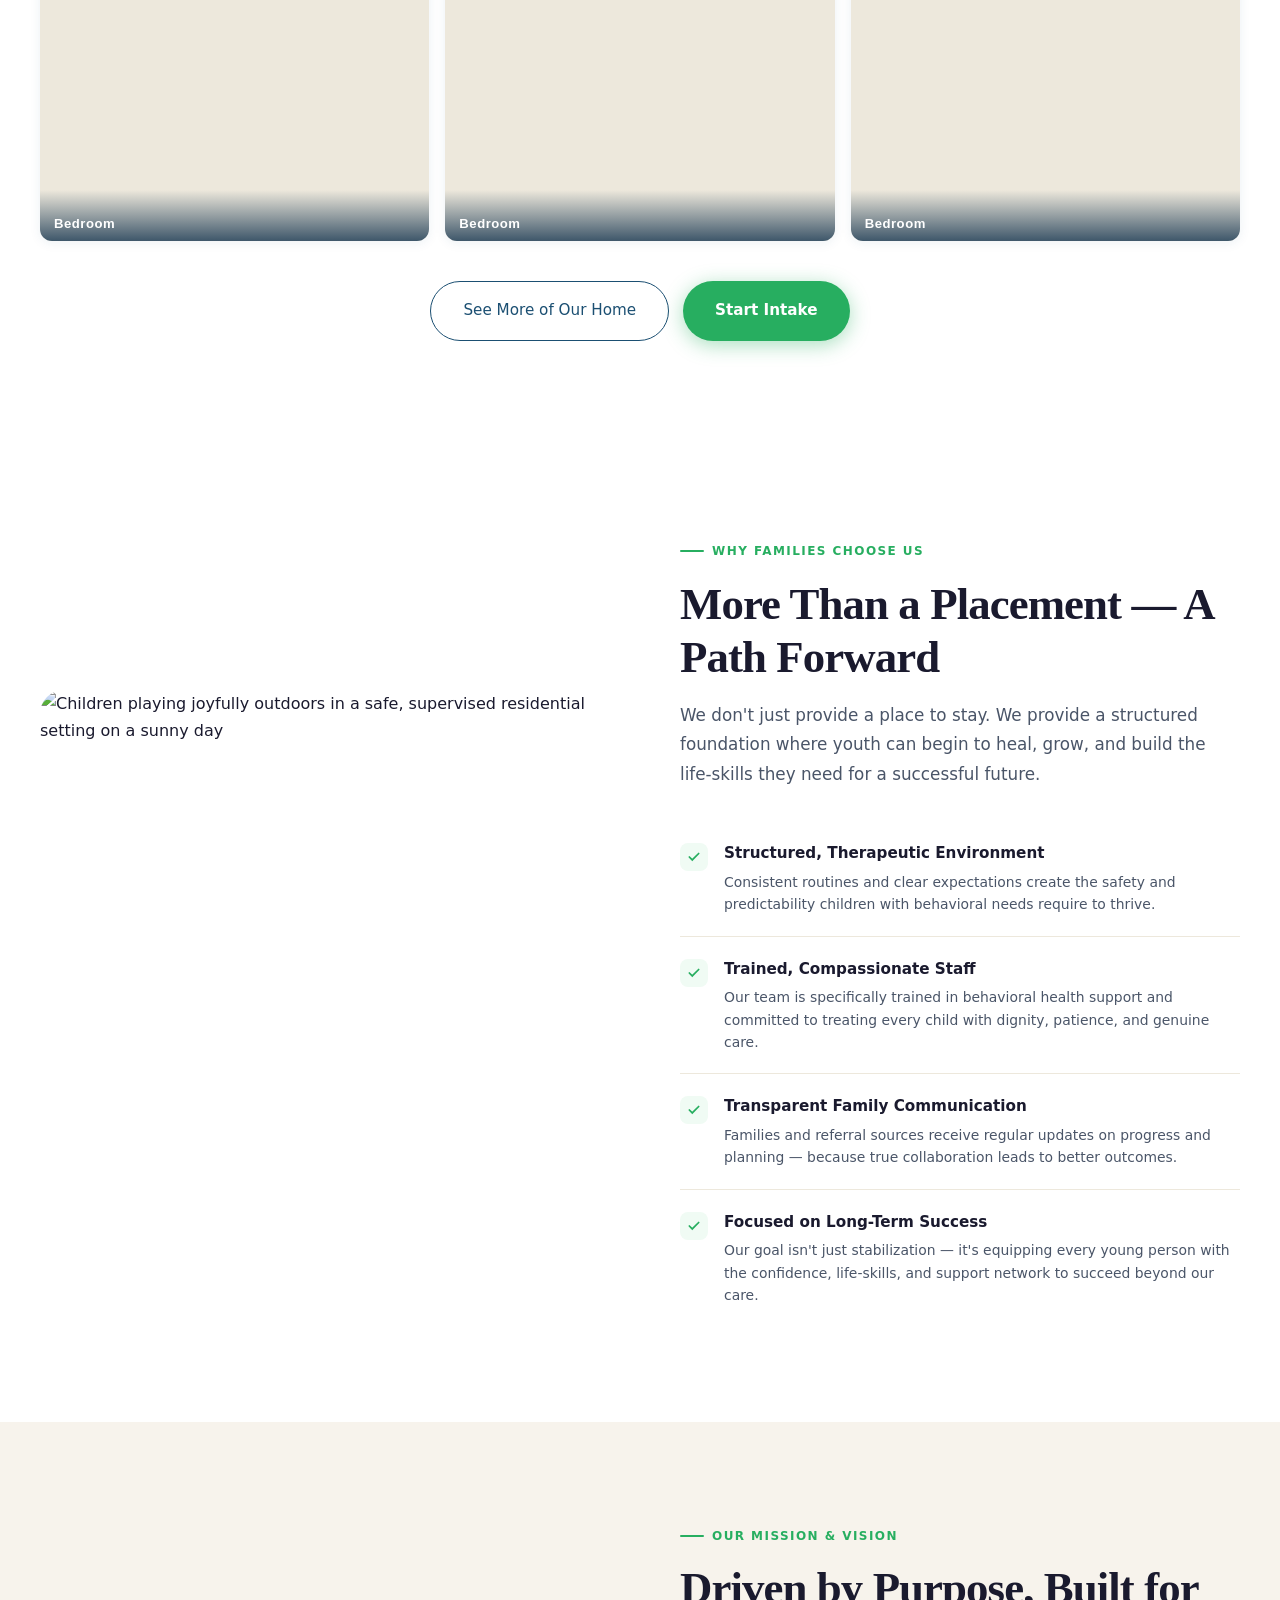
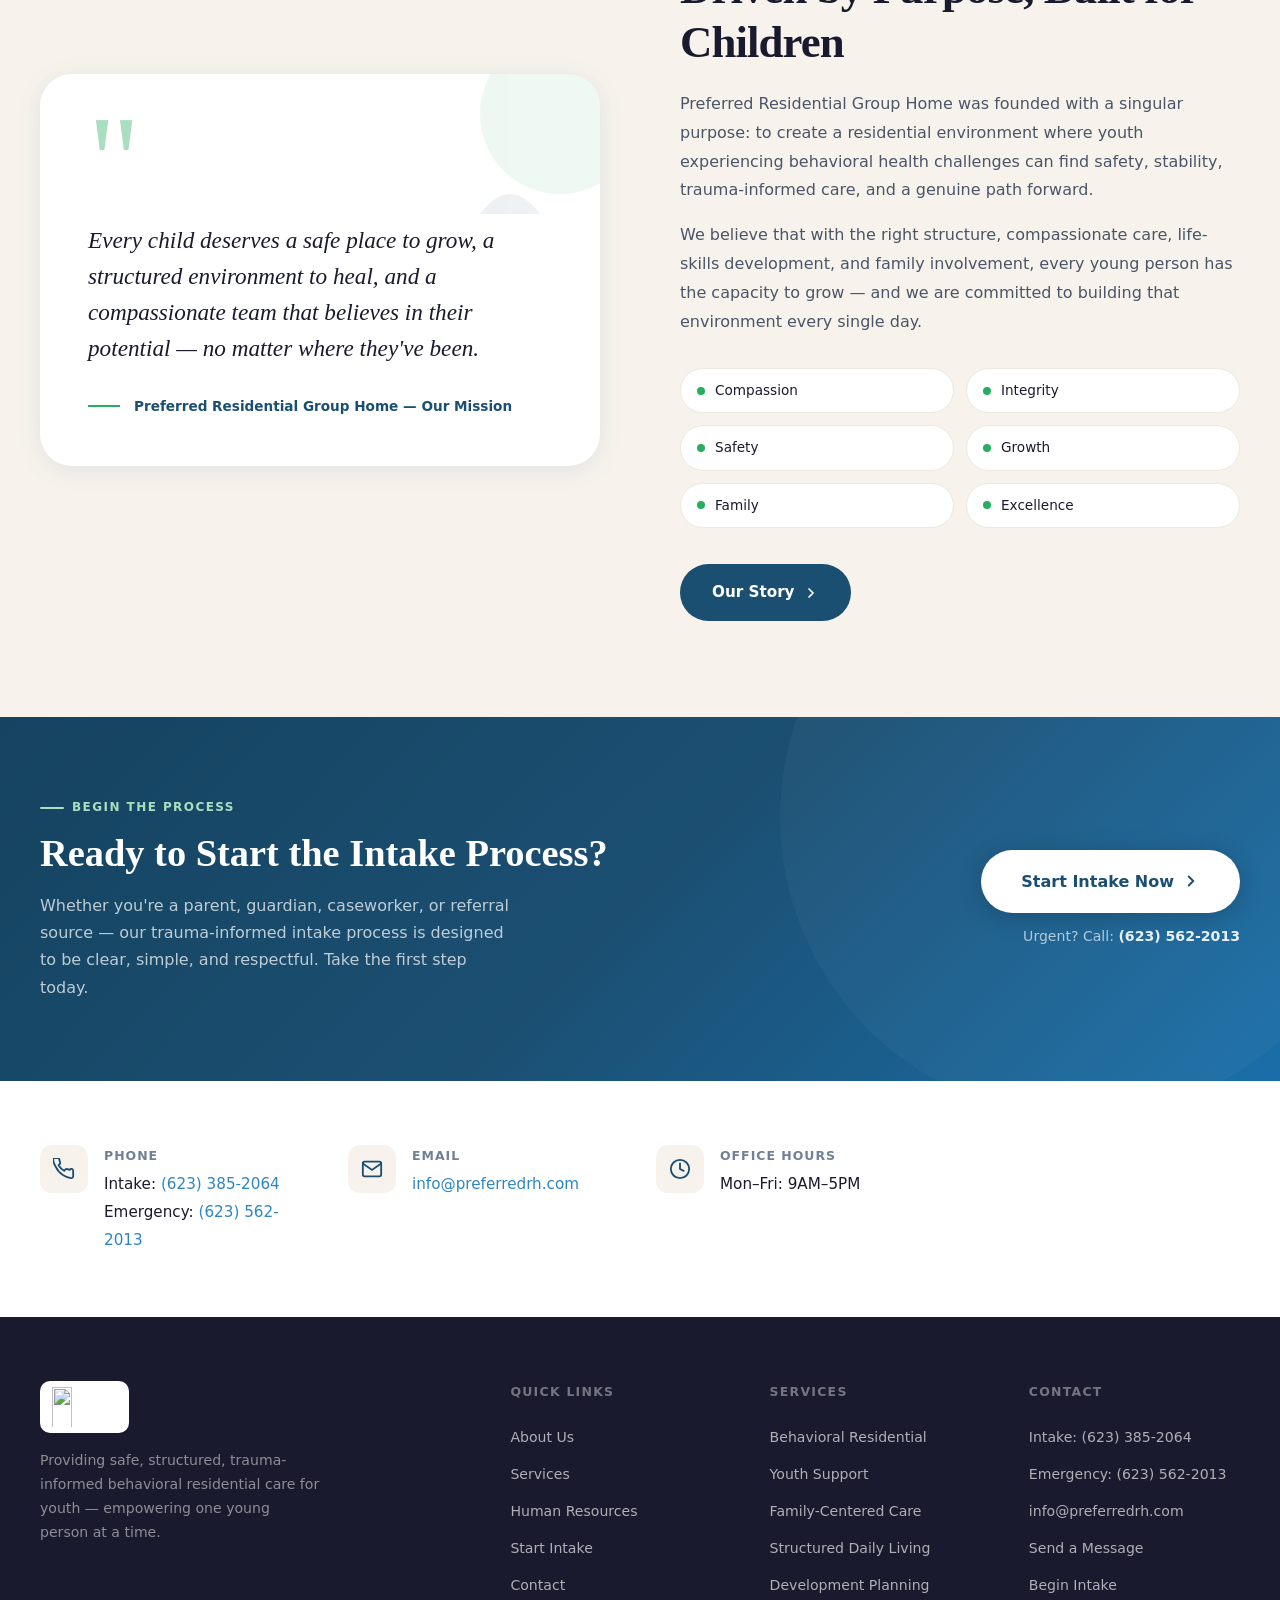
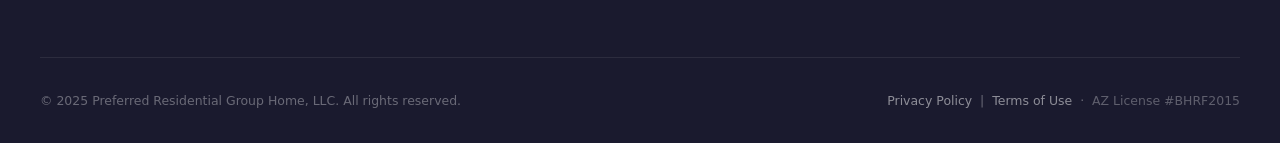
==== commit 26452996: "Self-host Playfair Display and DM Sans Replace Google Fonts with local woff2 files (latin subset) an" ====
--- a/index.html
+++ b/index.html
@@ -22,9 +22,9 @@
 <meta name="twitter:title" content="Preferred Residential Group Home | Youth Behavioral Residential Care in Tolleson, AZ">
 <meta name="twitter:description" content="Licensed behavioral residential care for youth ages 6–18 in Tolleson, AZ. Safe, structured, nurturing support. AHCCCS, most insurance and private pay accepted.">
 <meta name="twitter:image" content="https://preferredrh.com/assets/og-image.png">
-<link rel="preconnect" href="https://fonts.googleapis.com">
-<link rel="preconnect" href="https://fonts.gstatic.com" crossorigin>
-<link href="https://fonts.googleapis.com/css2?family=Playfair+Display:ital,wght@0,400;0,600;0,700;1,400&family=DM+Sans:wght@300;400;500;600&display=swap" rel="stylesheet">
+<link rel="preload" href="/assets/fonts/playfair-display-latin-700-normal.woff2" as="font" type="font/woff2" crossorigin>
+<link rel="preload" href="/assets/fonts/dm-sans-latin-400-normal.woff2" as="font" type="font/woff2" crossorigin>
+<style>@font-face{font-family:'Playfair Display';font-style:normal;font-weight:400;font-display:swap;src:url('/assets/fonts/playfair-display-latin-400-normal.woff2') format('woff2');unicode-range:U+0000-00FF,U+0131,U+0152-0153,U+02BB-02BC,U+02C6,U+02DA,U+02DC,U+0304,U+0308,U+0329,U+2000-206F,U+20AC,U+2122,U+2191,U+2193,U+2212,U+2215,U+FEFF,U+FFFD}@font-face{font-family:'Playfair Display';font-style:normal;font-weight:600;font-display:swap;src:url('/assets/fonts/playfair-display-latin-600-normal.woff2') format('woff2');unicode-range:U+0000-00FF,U+0131,U+0152-0153,U+02BB-02BC,U+02C6,U+02DA,U+02DC,U+0304,U+0308,U+0329,U+2000-206F,U+20AC,U+2122,U+2191,U+2193,U+2212,U+2215,U+FEFF,U+FFFD}@font-face{font-family:'Playfair Display';font-style:normal;font-weight:700;font-display:swap;src:url('/assets/fonts/playfair-display-latin-700-normal.woff2') format('woff2');unicode-range:U+0000-00FF,U+0131,U+0152-0153,U+02BB-02BC,U+02C6,U+02DA,U+02DC,U+0304,U+0308,U+0329,U+2000-206F,U+20AC,U+2122,U+2191,U+2193,U+2212,U+2215,U+FEFF,U+FFFD}@font-face{font-family:'Playfair Display';font-style:italic;font-weight:400;font-display:swap;src:url('/assets/fonts/playfair-display-latin-400-italic.woff2') format('woff2');unicode-range:U+0000-00FF,U+0131,U+0152-0153,U+02BB-02BC,U+02C6,U+02DA,U+02DC,U+0304,U+0308,U+0329,U+2000-206F,U+20AC,U+2122,U+2191,U+2193,U+2212,U+2215,U+FEFF,U+FFFD}@font-face{font-family:'Playfair Display';font-style:italic;font-weight:700;font-display:swap;src:url('/assets/fonts/playfair-display-latin-700-italic.woff2') format('woff2');unicode-range:U+0000-00FF,U+0131,U+0152-0153,U+02BB-02BC,U+02C6,U+02DA,U+02DC,U+0304,U+0308,U+0329,U+2000-206F,U+20AC,U+2122,U+2191,U+2193,U+2212,U+2215,U+FEFF,U+FFFD}@font-face{font-family:'DM Sans';font-style:normal;font-weight:300;font-display:swap;src:url('/assets/fonts/dm-sans-latin-300-normal.woff2') format('woff2');unicode-range:U+0000-00FF,U+0131,U+0152-0153,U+02BB-02BC,U+02C6,U+02DA,U+02DC,U+0304,U+0308,U+0329,U+2000-206F,U+20AC,U+2122,U+2191,U+2193,U+2212,U+2215,U+FEFF,U+FFFD}@font-face{font-family:'DM Sans';font-style:normal;font-weight:400;font-display:swap;src:url('/assets/fonts/dm-sans-latin-400-normal.woff2') format('woff2');unicode-range:U+0000-00FF,U+0131,U+0152-0153,U+02BB-02BC,U+02C6,U+02DA,U+02DC,U+0304,U+0308,U+0329,U+2000-206F,U+20AC,U+2122,U+2191,U+2193,U+2212,U+2215,U+FEFF,U+FFFD}@font-face{font-family:'DM Sans';font-style:normal;font-weight:500;font-display:swap;src:url('/assets/fonts/dm-sans-latin-500-normal.woff2') format('woff2');unicode-range:U+0000-00FF,U+0131,U+0152-0153,U+02BB-02BC,U+02C6,U+02DA,U+02DC,U+0304,U+0308,U+0329,U+2000-206F,U+20AC,U+2122,U+2191,U+2193,U+2212,U+2215,U+FEFF,U+FFFD}@font-face{font-family:'DM Sans';font-style:normal;font-weight:600;font-display:swap;src:url('/assets/fonts/dm-sans-latin-600-normal.woff2') format('woff2');unicode-range:U+0000-00FF,U+0131,U+0152-0153,U+02BB-02BC,U+02C6,U+02DA,U+02DC,U+0304,U+0308,U+0329,U+2000-206F,U+20AC,U+2122,U+2191,U+2193,U+2212,U+2215,U+FEFF,U+FFFD}</style>
 <script type="application/ld+json">{"@context":"https://schema.org","@graph":[{"@type":["MedicalOrganization","LocalBusiness"],"@id":"https://preferredrh.com/#organization","name":"Preferred Residential Group Home","alternateName":"PRH","url":"https://preferredrh.com/","logo":"https://preferredrh.com/assets/logo.png","image":"https://preferredrh.com/assets/og-image.png","description":"Licensed behavioral residential care for youth ages 6–18 in Tolleson, Arizona.","email":"info@preferredrh.com","telephone":"+1-623-385-2064","faxNumber":"+1-623-257-2300","contactPoint":[{"@type":"ContactPoint","telephone":"+1-623-385-2064","contactType":"intake"},{"@type":"ContactPoint","telephone":"+1-623-562-2013","contactType":"emergency"}],"openingHoursSpecification":{"@type":"OpeningHoursSpecification","dayOfWeek":["Monday","Tuesday","Wednesday","Thursday","Friday"],"opens":"09:00","closes":"17:00"},"address":{"@type":"PostalAddress","addressLocality":"Tolleson","addressRegion":"AZ","addressCountry":"US"},"areaServed":{"@type":"State","name":"Arizona"},"serviceType":"Behavioral Residential Services","paymentAccepted":"AHCCCS, Most Insurance Plans, Private Pay","founder":{"@type":"Person","name":"Dr. Odilia S. Kwateng","jobTitle":"Founder and Executive Director"}},{"@type":"WebSite","@id":"https://preferredrh.com/#website","url":"https://preferredrh.com/","name":"Preferred Residential Group Home","publisher":{"@id":"https://preferredrh.com/#organization"}}]}</script>
 <style>
 :root{
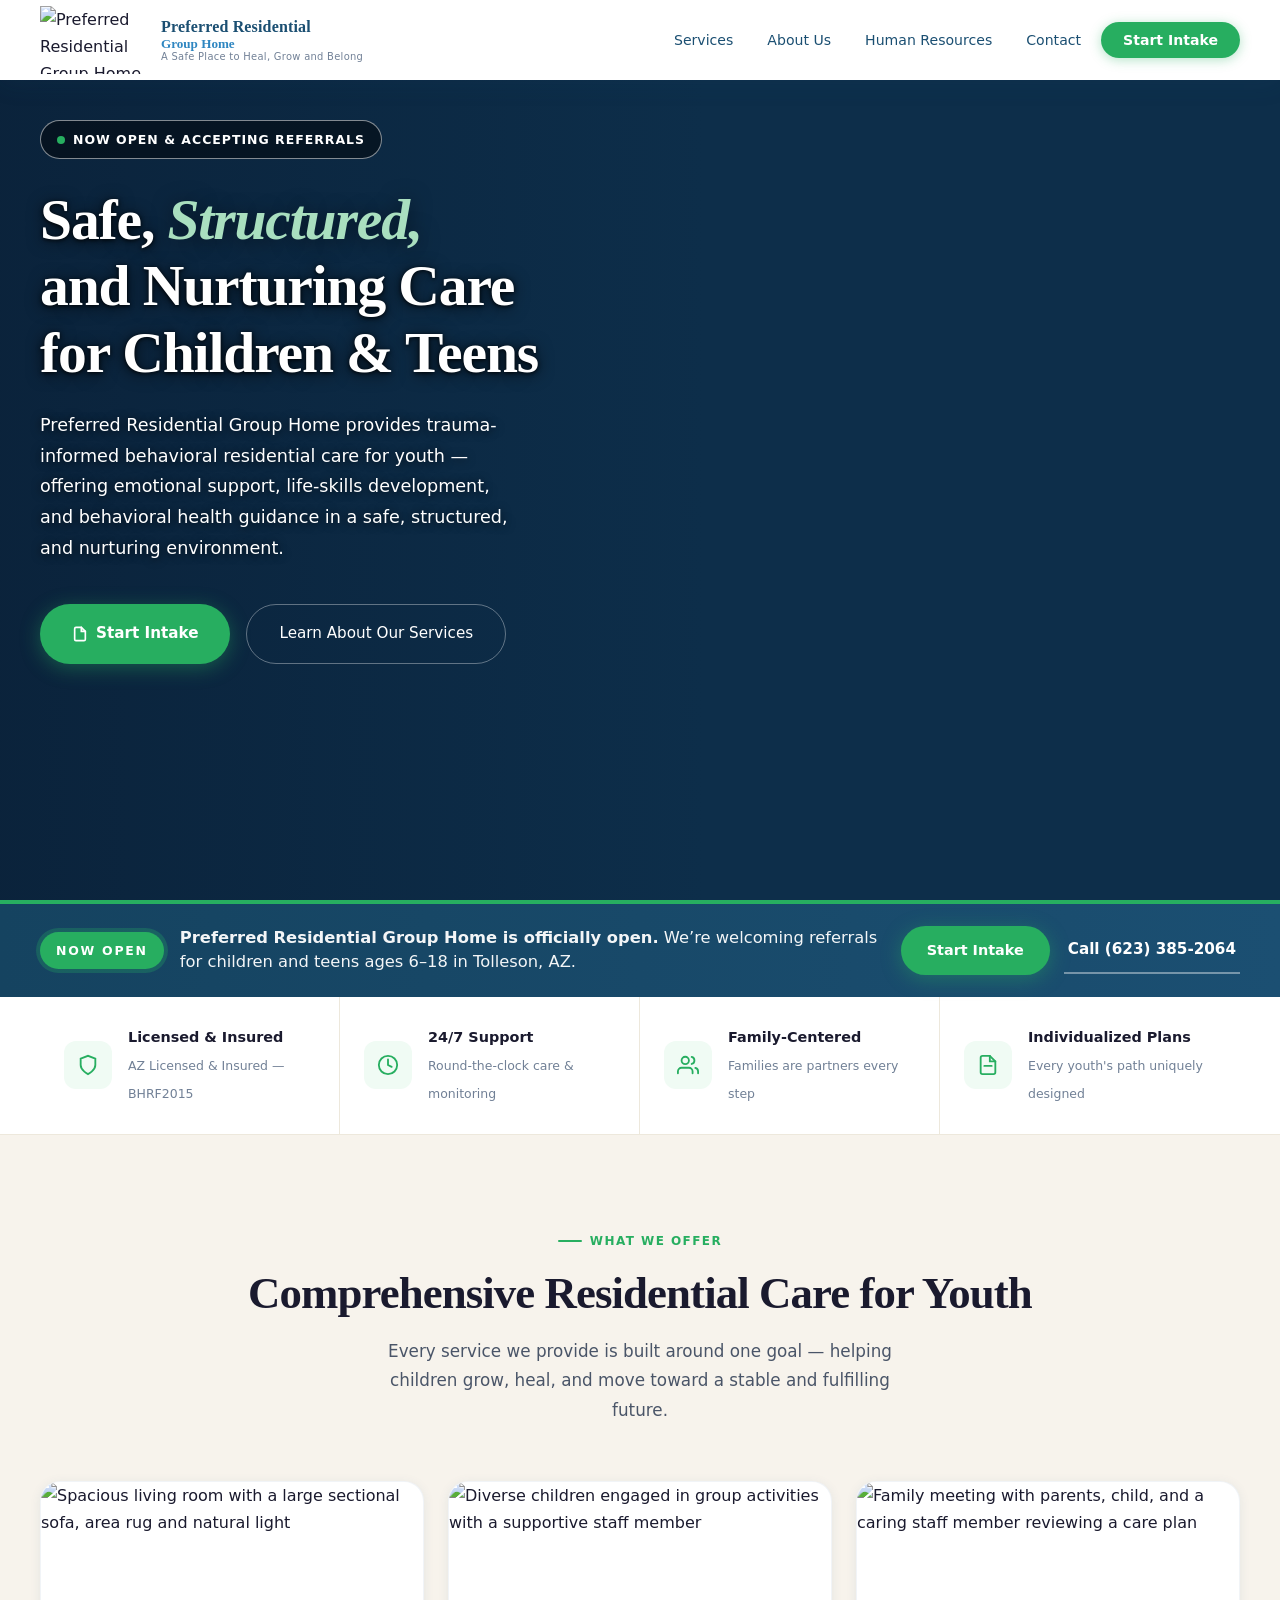
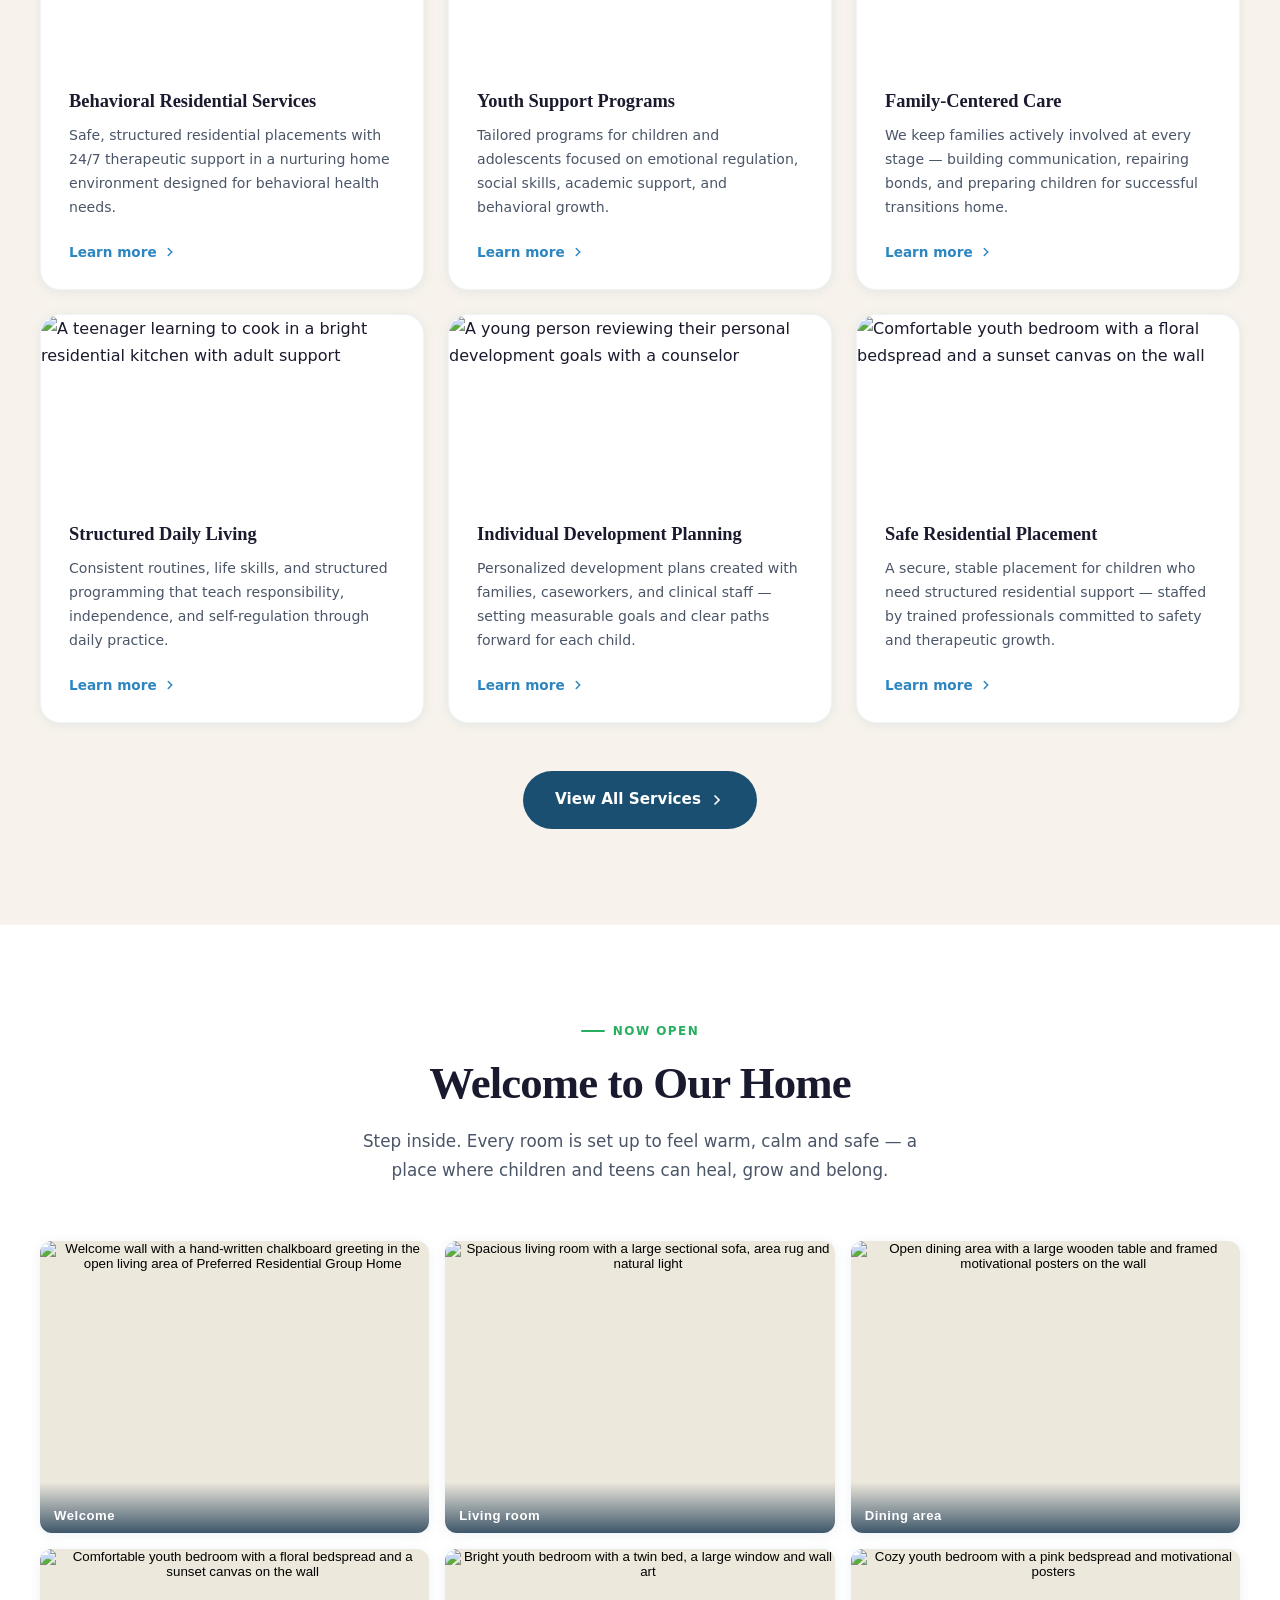
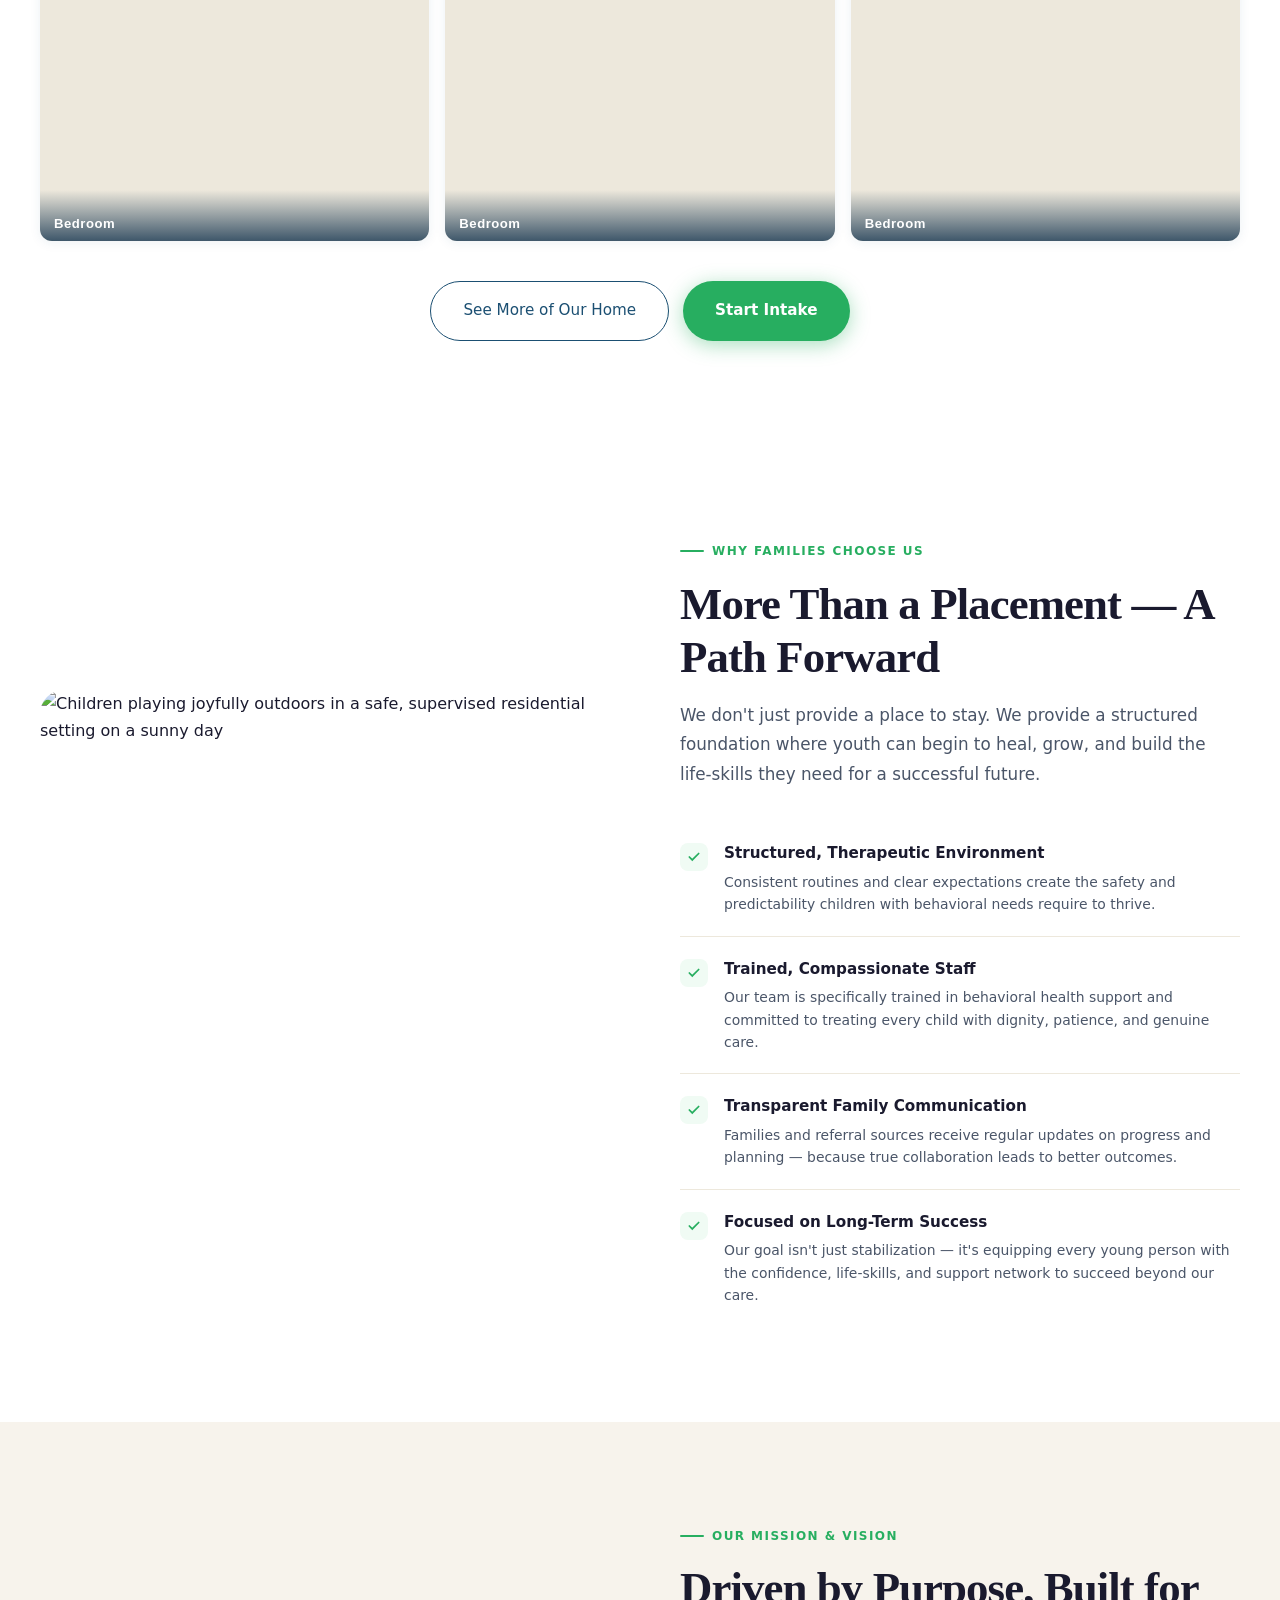
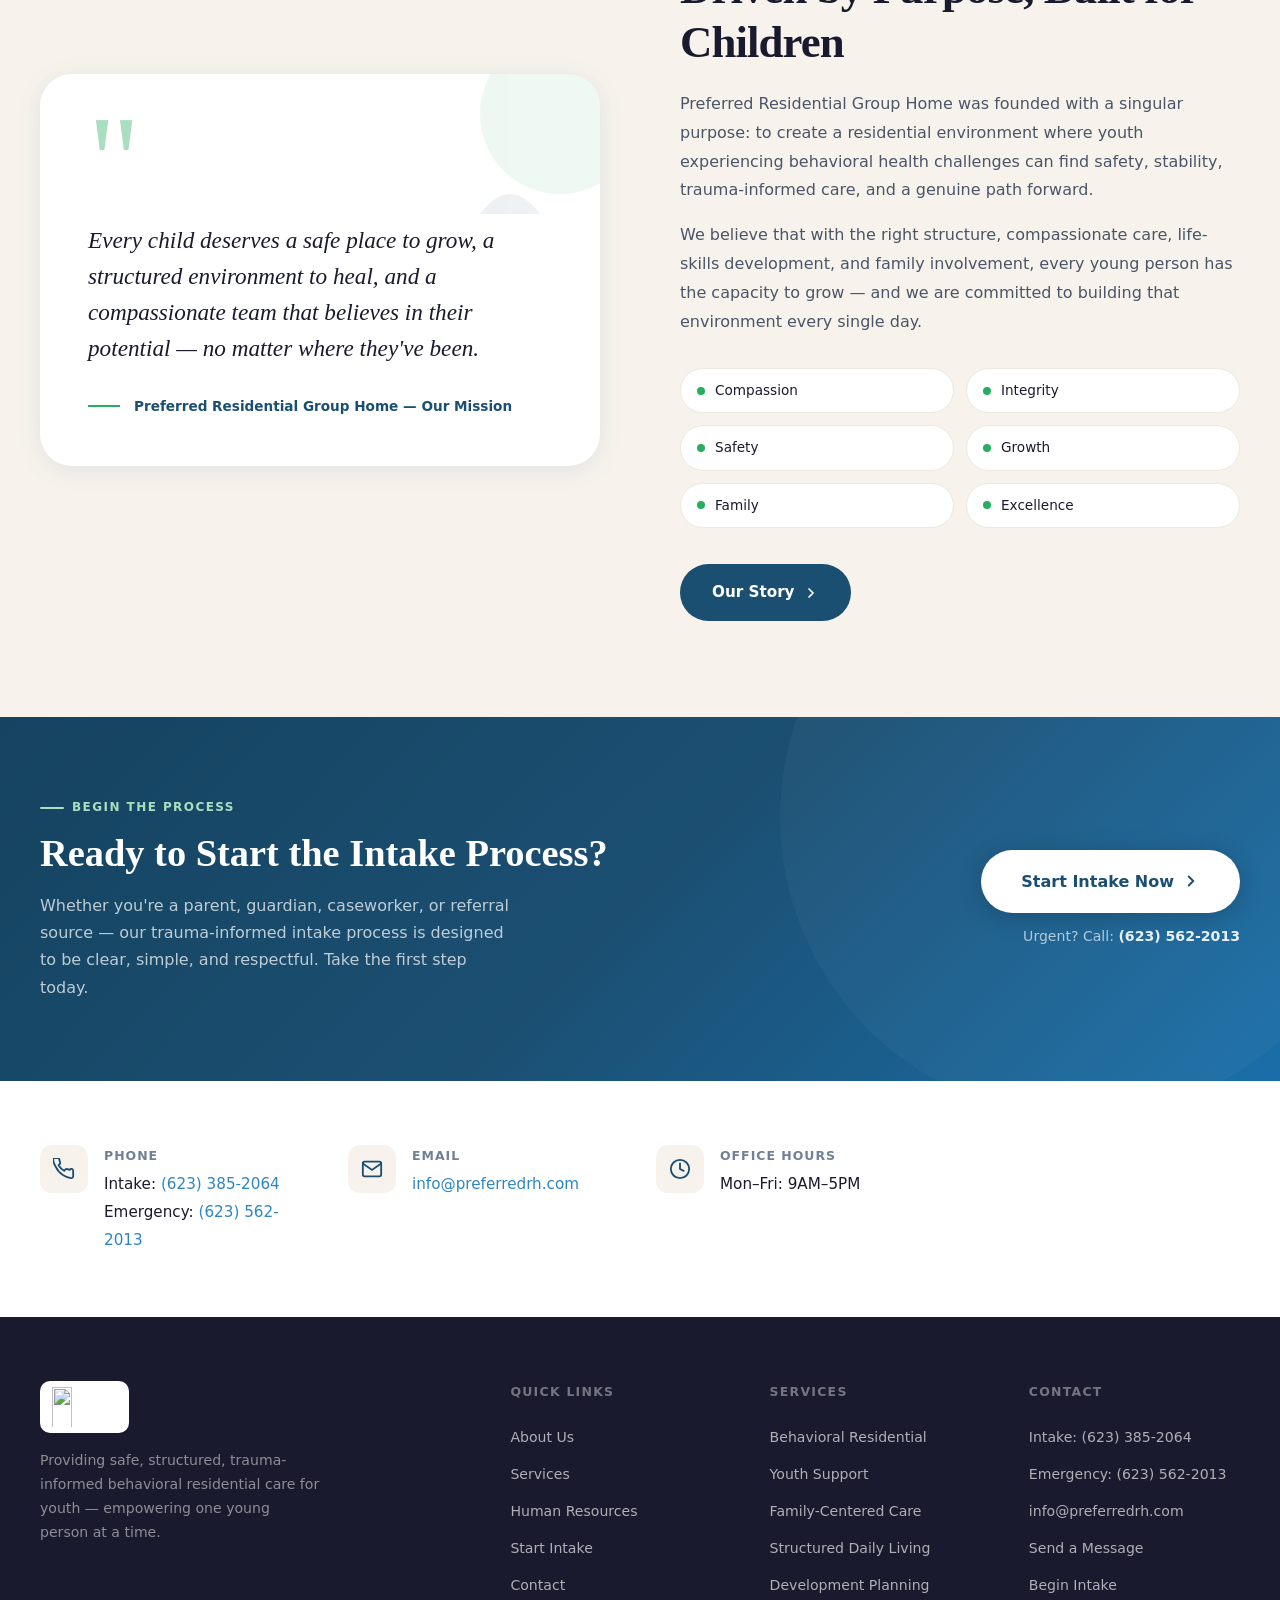
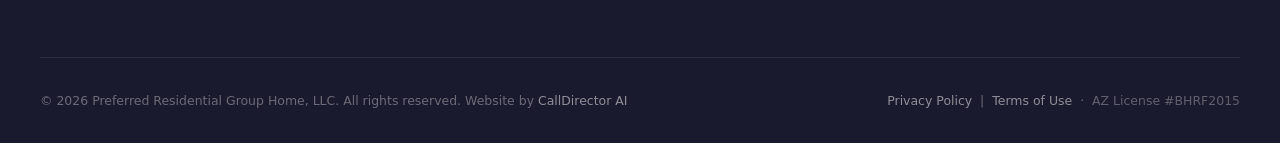
==== commit 7d3d07d0: "Footer: add CallDirector AI credit, update copyright year Co-Authored-By: Claude Opus 5.5 <noreply@a" ====
--- a/index.html
+++ b/index.html
@@ -573,7 +573,7 @@
       <div class="footer-col"><h3>Services</h3><ul><li><a href="https://preferredrh.com/services/#behavioral">Behavioral Residential</a></li><li><a href="https://preferredrh.com/services/#youth">Youth Support</a></li><li><a href="https://preferredrh.com/services/#family">Family-Centered Care</a></li><li><a href="https://preferredrh.com/services/#daily-living">Structured Daily Living</a></li><li><a href="https://preferredrh.com/services/#development">Development Planning</a></li></ul></div>
       <div class="footer-col"><h3>Contact</h3><ul><li><a href="tel:6233852064">Intake: (623) 385-2064</a></li><li><a href="tel:6235622013">Emergency: (623) 562-2013</a></li><li><a href="mailto:info@preferredrh.com">info@preferredrh.com</a></li><li><a href="https://preferredrh.com/contact/">Send a Message</a></li><li><a href="https://preferredrh.com/intake/">Begin Intake</a></li></ul></div>
     </div>
-    <div class="footer-bottom"><p class="footer-legal">&copy; 2025 Preferred Residential Group Home, LLC. All rights reserved.</p><p class="footer-legal"><a href="https://preferredrh.com/privacy/">Privacy Policy</a> &nbsp;|&nbsp; <a href="https://preferredrh.com/terms/">Terms of Use</a> &nbsp;&middot;&nbsp; <span style="color:rgba(255,255,255,0.3)">AZ License #BHRF2015</span></p></div>
+    <div class="footer-bottom"><p class="footer-legal">&copy; 2026 Preferred Residential Group Home, LLC. All rights reserved. Website by <a href="https://calldirector.ai/">CallDirector AI</a></p><p class="footer-legal"><a href="https://preferredrh.com/privacy/">Privacy Policy</a> &nbsp;|&nbsp; <a href="https://preferredrh.com/terms/">Terms of Use</a> &nbsp;&middot;&nbsp; <span style="color:rgba(255,255,255,0.3)">AZ License #BHRF2015</span></p></div>
   </div>
 </footer>
 
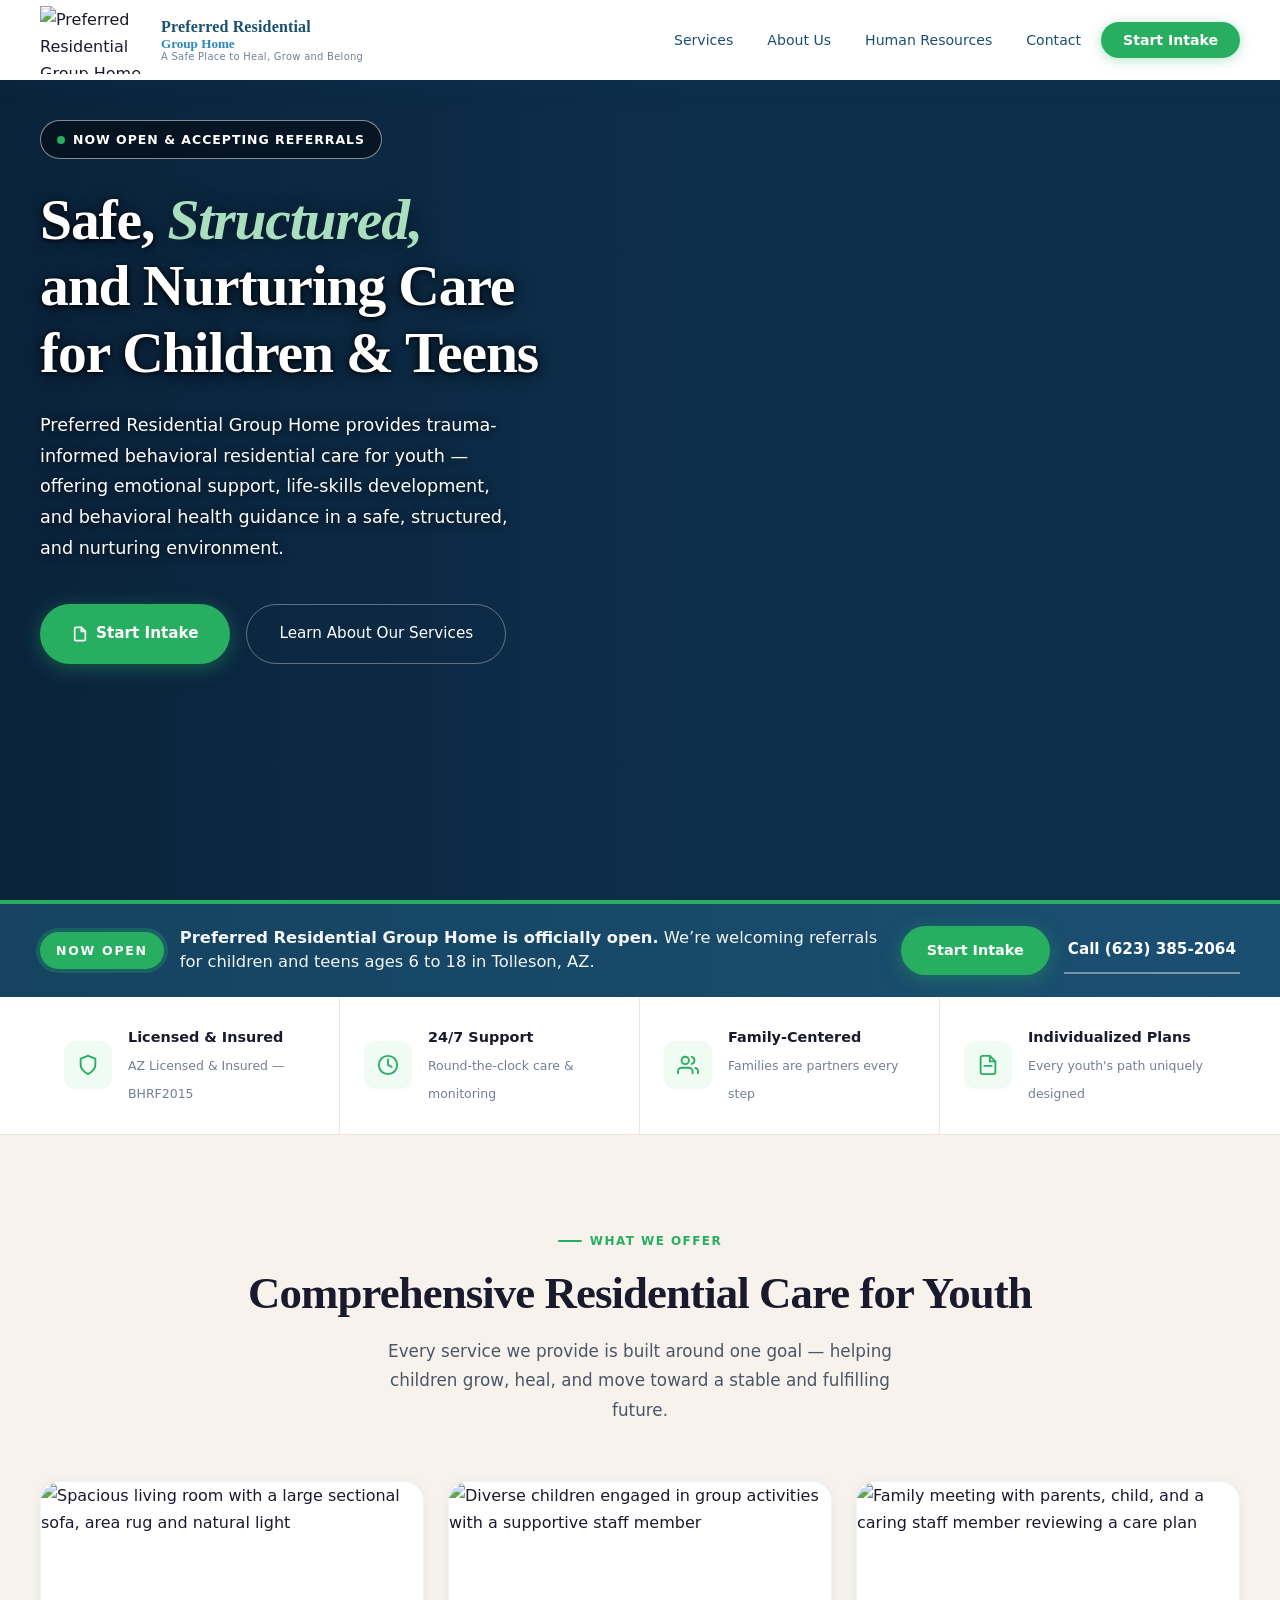
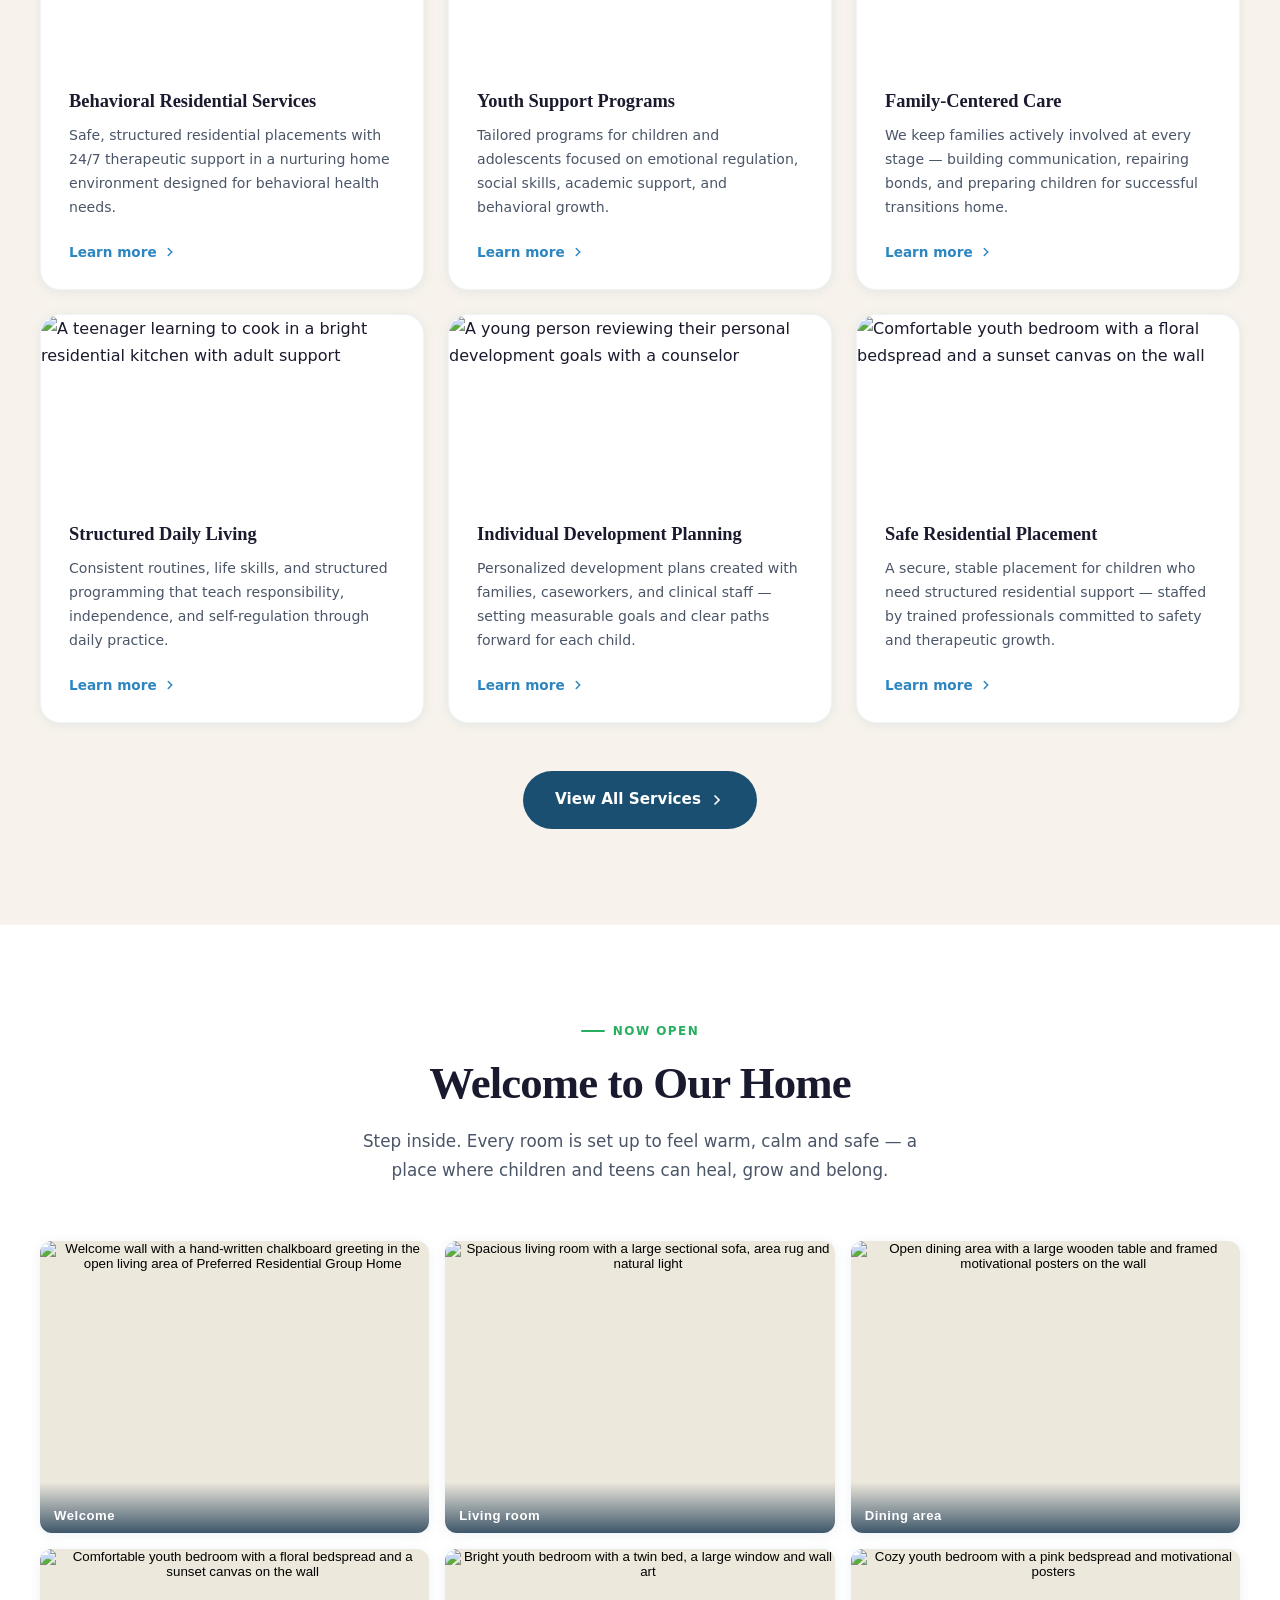
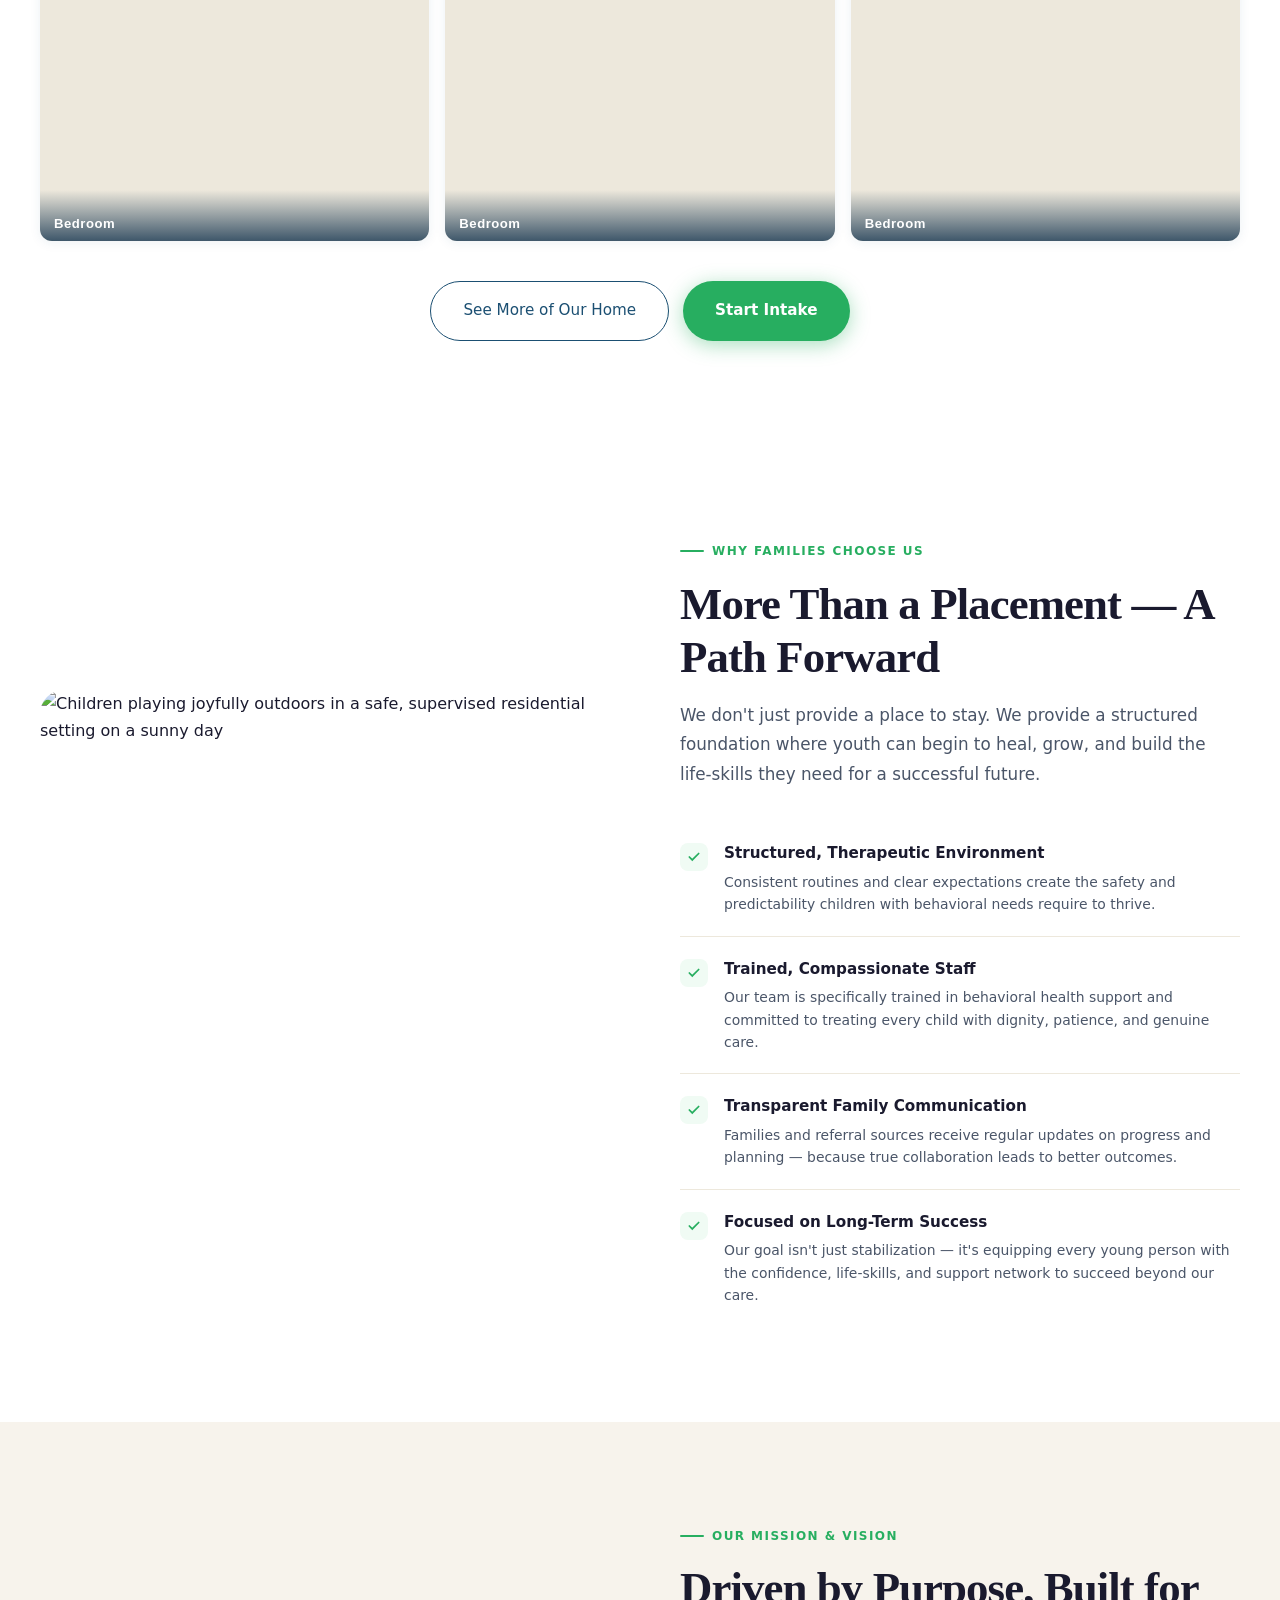
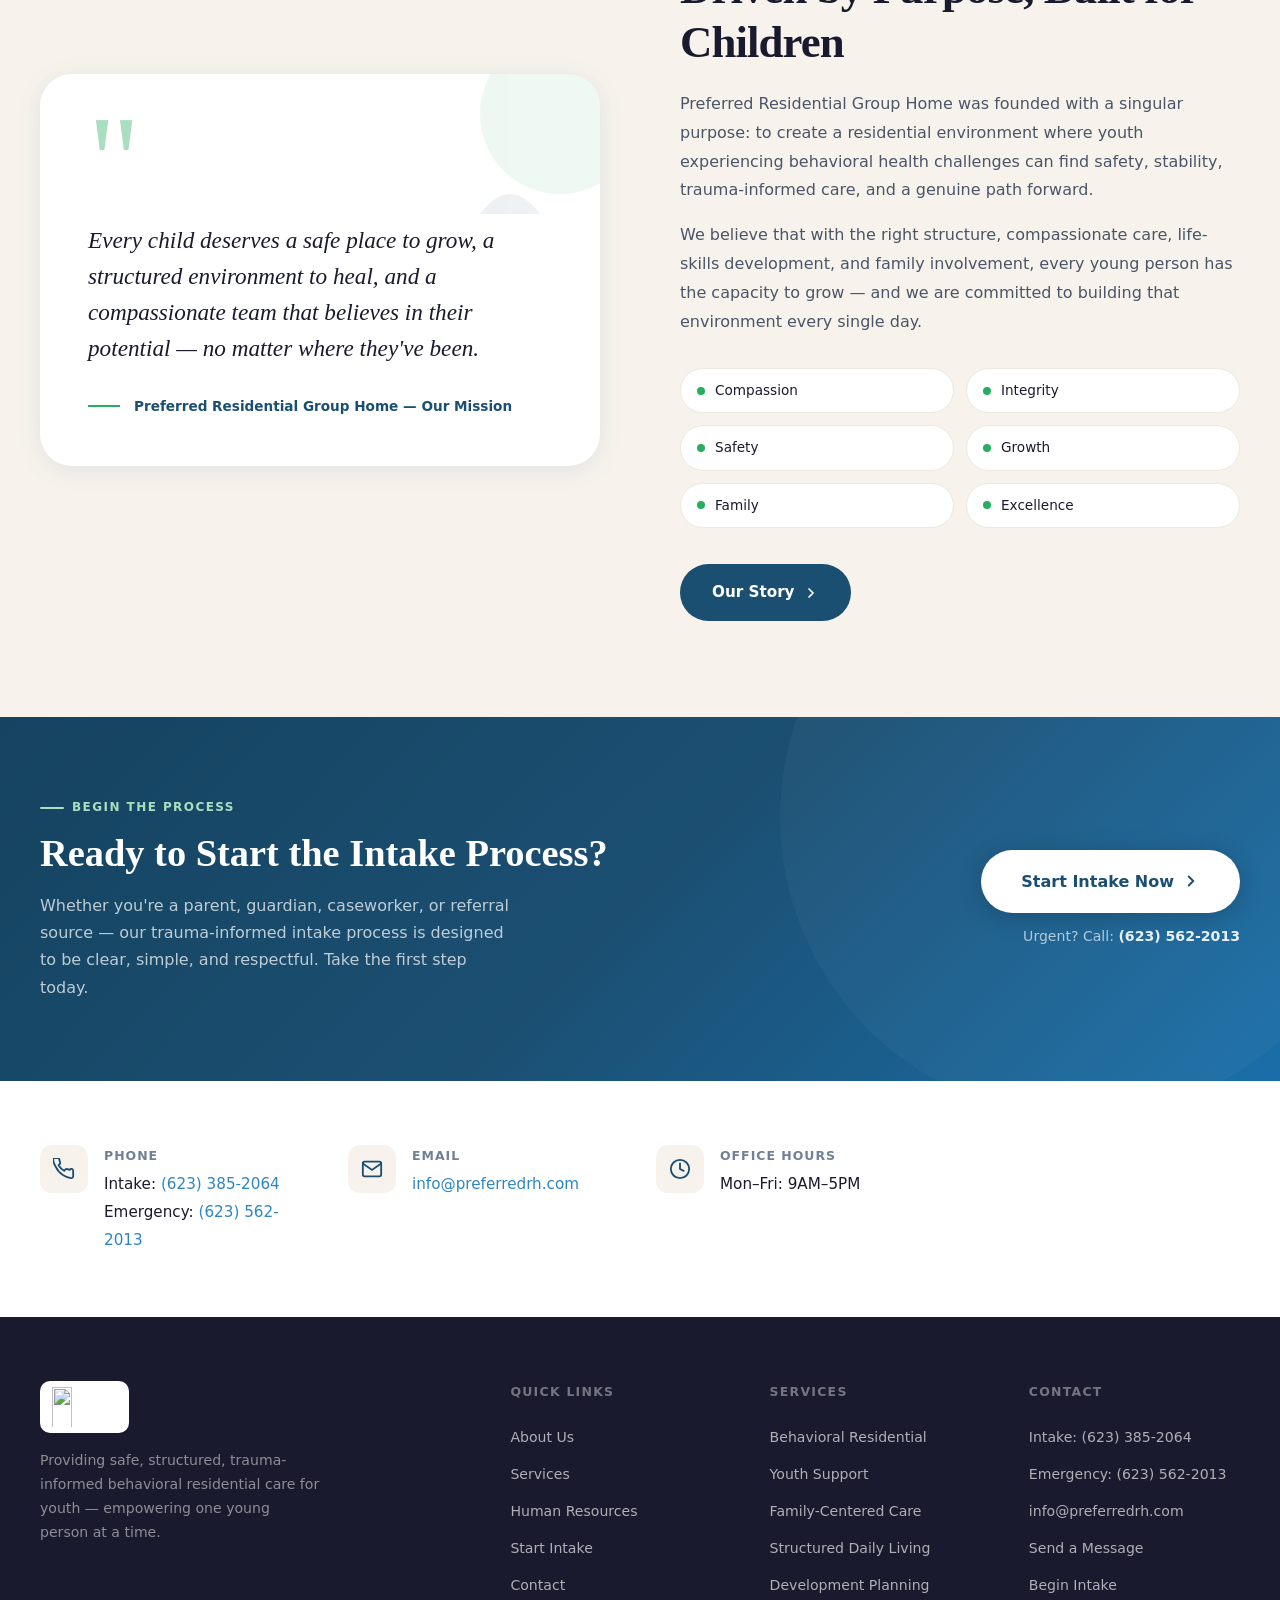
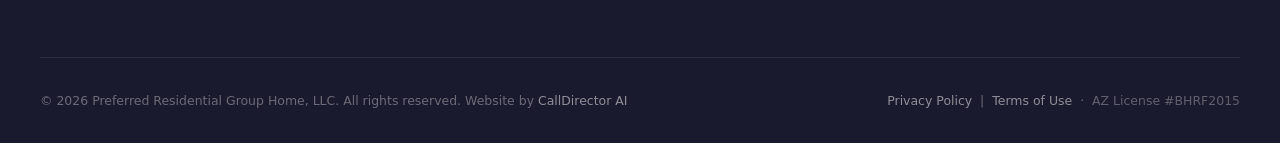
==== commit ae8777a6: "Age range: say 'ages 6 to 18' site-wide; intake age field accepts 6-18; FAQ states ages Co-Authored-" ====
--- a/index.html
+++ b/index.html
@@ -6,13 +6,13 @@
 <meta charset="UTF-8">
 <meta name="viewport" content="width=device-width, initial-scale=1.0">
 <title>Youth Residential Care, Tolleson AZ | Preferred Residential</title>
-<meta name="description" content="Licensed behavioral residential care for youth ages 6–18 in Tolleson, AZ. Safe, structured, nurturing support. AHCCCS, most insurance and private pay accepted.">
+<meta name="description" content="Licensed behavioral residential care for youth ages 6 to 18 in Tolleson, AZ. Safe, structured, nurturing support. AHCCCS, most insurance and private pay accepted.">
 <link rel="canonical" href="https://preferredrh.com/">
 <meta property="og:type" content="website">
 <meta property="og:site_name" content="Preferred Residential Group Home">
 <meta property="og:locale" content="en_US">
 <meta property="og:title" content="Preferred Residential Group Home | Youth Behavioral Residential Care in Tolleson, AZ">
-<meta property="og:description" content="Licensed behavioral residential care for youth ages 6–18 in Tolleson, AZ. Safe, structured, nurturing support. AHCCCS, most insurance and private pay accepted.">
+<meta property="og:description" content="Licensed behavioral residential care for youth ages 6 to 18 in Tolleson, AZ. Safe, structured, nurturing support. AHCCCS, most insurance and private pay accepted.">
 <meta property="og:url" content="https://preferredrh.com/">
 <meta property="og:image" content="https://preferredrh.com/assets/og-image.png">
 <meta property="og:image:width" content="1200">
@@ -20,12 +20,12 @@
 <meta property="og:image:alt" content="Preferred Residential Group Home — licensed youth behavioral residential care in Tolleson, AZ">
 <meta name="twitter:card" content="summary_large_image">
 <meta name="twitter:title" content="Preferred Residential Group Home | Youth Behavioral Residential Care in Tolleson, AZ">
-<meta name="twitter:description" content="Licensed behavioral residential care for youth ages 6–18 in Tolleson, AZ. Safe, structured, nurturing support. AHCCCS, most insurance and private pay accepted.">
+<meta name="twitter:description" content="Licensed behavioral residential care for youth ages 6 to 18 in Tolleson, AZ. Safe, structured, nurturing support. AHCCCS, most insurance and private pay accepted.">
 <meta name="twitter:image" content="https://preferredrh.com/assets/og-image.png">
 <link rel="preload" href="/assets/fonts/playfair-display-latin-700-normal.woff2" as="font" type="font/woff2" crossorigin>
 <link rel="preload" href="/assets/fonts/dm-sans-latin-400-normal.woff2" as="font" type="font/woff2" crossorigin>
 <style>@font-face{font-family:'Playfair Display';font-style:normal;font-weight:400;font-display:swap;src:url('/assets/fonts/playfair-display-latin-400-normal.woff2') format('woff2');unicode-range:U+0000-00FF,U+0131,U+0152-0153,U+02BB-02BC,U+02C6,U+02DA,U+02DC,U+0304,U+0308,U+0329,U+2000-206F,U+20AC,U+2122,U+2191,U+2193,U+2212,U+2215,U+FEFF,U+FFFD}@font-face{font-family:'Playfair Display';font-style:normal;font-weight:600;font-display:swap;src:url('/assets/fonts/playfair-display-latin-600-normal.woff2') format('woff2');unicode-range:U+0000-00FF,U+0131,U+0152-0153,U+02BB-02BC,U+02C6,U+02DA,U+02DC,U+0304,U+0308,U+0329,U+2000-206F,U+20AC,U+2122,U+2191,U+2193,U+2212,U+2215,U+FEFF,U+FFFD}@font-face{font-family:'Playfair Display';font-style:normal;font-weight:700;font-display:swap;src:url('/assets/fonts/playfair-display-latin-700-normal.woff2') format('woff2');unicode-range:U+0000-00FF,U+0131,U+0152-0153,U+02BB-02BC,U+02C6,U+02DA,U+02DC,U+0304,U+0308,U+0329,U+2000-206F,U+20AC,U+2122,U+2191,U+2193,U+2212,U+2215,U+FEFF,U+FFFD}@font-face{font-family:'Playfair Display';font-style:italic;font-weight:400;font-display:swap;src:url('/assets/fonts/playfair-display-latin-400-italic.woff2') format('woff2');unicode-range:U+0000-00FF,U+0131,U+0152-0153,U+02BB-02BC,U+02C6,U+02DA,U+02DC,U+0304,U+0308,U+0329,U+2000-206F,U+20AC,U+2122,U+2191,U+2193,U+2212,U+2215,U+FEFF,U+FFFD}@font-face{font-family:'Playfair Display';font-style:italic;font-weight:700;font-display:swap;src:url('/assets/fonts/playfair-display-latin-700-italic.woff2') format('woff2');unicode-range:U+0000-00FF,U+0131,U+0152-0153,U+02BB-02BC,U+02C6,U+02DA,U+02DC,U+0304,U+0308,U+0329,U+2000-206F,U+20AC,U+2122,U+2191,U+2193,U+2212,U+2215,U+FEFF,U+FFFD}@font-face{font-family:'DM Sans';font-style:normal;font-weight:300;font-display:swap;src:url('/assets/fonts/dm-sans-latin-300-normal.woff2') format('woff2');unicode-range:U+0000-00FF,U+0131,U+0152-0153,U+02BB-02BC,U+02C6,U+02DA,U+02DC,U+0304,U+0308,U+0329,U+2000-206F,U+20AC,U+2122,U+2191,U+2193,U+2212,U+2215,U+FEFF,U+FFFD}@font-face{font-family:'DM Sans';font-style:normal;font-weight:400;font-display:swap;src:url('/assets/fonts/dm-sans-latin-400-normal.woff2') format('woff2');unicode-range:U+0000-00FF,U+0131,U+0152-0153,U+02BB-02BC,U+02C6,U+02DA,U+02DC,U+0304,U+0308,U+0329,U+2000-206F,U+20AC,U+2122,U+2191,U+2193,U+2212,U+2215,U+FEFF,U+FFFD}@font-face{font-family:'DM Sans';font-style:normal;font-weight:500;font-display:swap;src:url('/assets/fonts/dm-sans-latin-500-normal.woff2') format('woff2');unicode-range:U+0000-00FF,U+0131,U+0152-0153,U+02BB-02BC,U+02C6,U+02DA,U+02DC,U+0304,U+0308,U+0329,U+2000-206F,U+20AC,U+2122,U+2191,U+2193,U+2212,U+2215,U+FEFF,U+FFFD}@font-face{font-family:'DM Sans';font-style:normal;font-weight:600;font-display:swap;src:url('/assets/fonts/dm-sans-latin-600-normal.woff2') format('woff2');unicode-range:U+0000-00FF,U+0131,U+0152-0153,U+02BB-02BC,U+02C6,U+02DA,U+02DC,U+0304,U+0308,U+0329,U+2000-206F,U+20AC,U+2122,U+2191,U+2193,U+2212,U+2215,U+FEFF,U+FFFD}</style>
-<script type="application/ld+json">{"@context":"https://schema.org","@graph":[{"@type":["MedicalOrganization","LocalBusiness"],"@id":"https://preferredrh.com/#organization","name":"Preferred Residential Group Home","alternateName":"PRH","url":"https://preferredrh.com/","logo":"https://preferredrh.com/assets/logo.png","image":"https://preferredrh.com/assets/og-image.png","description":"Licensed behavioral residential care for youth ages 6–18 in Tolleson, Arizona.","email":"info@preferredrh.com","telephone":"+1-623-385-2064","faxNumber":"+1-623-257-2300","contactPoint":[{"@type":"ContactPoint","telephone":"+1-623-385-2064","contactType":"intake"},{"@type":"ContactPoint","telephone":"+1-623-562-2013","contactType":"emergency"}],"openingHoursSpecification":{"@type":"OpeningHoursSpecification","dayOfWeek":["Monday","Tuesday","Wednesday","Thursday","Friday"],"opens":"09:00","closes":"17:00"},"address":{"@type":"PostalAddress","addressLocality":"Tolleson","addressRegion":"AZ","addressCountry":"US"},"areaServed":{"@type":"State","name":"Arizona"},"serviceType":"Behavioral Residential Services","paymentAccepted":"AHCCCS, Most Insurance Plans, Private Pay","founder":{"@type":"Person","name":"Dr. Odilia S. Kwateng","jobTitle":"Founder and Executive Director"}},{"@type":"WebSite","@id":"https://preferredrh.com/#website","url":"https://preferredrh.com/","name":"Preferred Residential Group Home","publisher":{"@id":"https://preferredrh.com/#organization"}}]}</script>
+<script type="application/ld+json">{"@context":"https://schema.org","@graph":[{"@type":["MedicalOrganization","LocalBusiness"],"@id":"https://preferredrh.com/#organization","name":"Preferred Residential Group Home","alternateName":"PRH","url":"https://preferredrh.com/","logo":"https://preferredrh.com/assets/logo.png","image":"https://preferredrh.com/assets/og-image.png","description":"Licensed behavioral residential care for youth ages 6 to 18 in Tolleson, Arizona.","email":"info@preferredrh.com","telephone":"+1-623-385-2064","faxNumber":"+1-623-257-2300","contactPoint":[{"@type":"ContactPoint","telephone":"+1-623-385-2064","contactType":"intake"},{"@type":"ContactPoint","telephone":"+1-623-562-2013","contactType":"emergency"}],"openingHoursSpecification":{"@type":"OpeningHoursSpecification","dayOfWeek":["Monday","Tuesday","Wednesday","Thursday","Friday"],"opens":"09:00","closes":"17:00"},"address":{"@type":"PostalAddress","addressLocality":"Tolleson","addressRegion":"AZ","addressCountry":"US"},"areaServed":{"@type":"State","name":"Arizona"},"serviceType":"Behavioral Residential Services","paymentAccepted":"AHCCCS, Most Insurance Plans, Private Pay","founder":{"@type":"Person","name":"Dr. Odilia S. Kwateng","jobTitle":"Founder and Executive Director"}},{"@type":"WebSite","@id":"https://preferredrh.com/#website","url":"https://preferredrh.com/","name":"Preferred Residential Group Home","publisher":{"@id":"https://preferredrh.com/#organization"}}]}</script>
 <style>
 :root{
   --primary:#1B4F72;--primary-light:#2E86C1;--primary-dark:#154360;
@@ -331,7 +331,7 @@
   <div class="now-open-inner">
     <div class="now-open-text">
       <span class="now-open-pill">Now Open</span>
-      <p><strong>Preferred Residential Group Home is officially open.</strong> We&rsquo;re welcoming referrals for children and teens ages 6&ndash;18 in Tolleson, AZ.</p>
+      <p><strong>Preferred Residential Group Home is officially open.</strong> We&rsquo;re welcoming referrals for children and teens ages 6 to 18 in Tolleson, AZ.</p>
     </div>
     <div class="now-open-actions">
       <a href="https://preferredrh.com/intake/" class="btn-primary">Start Intake</a>
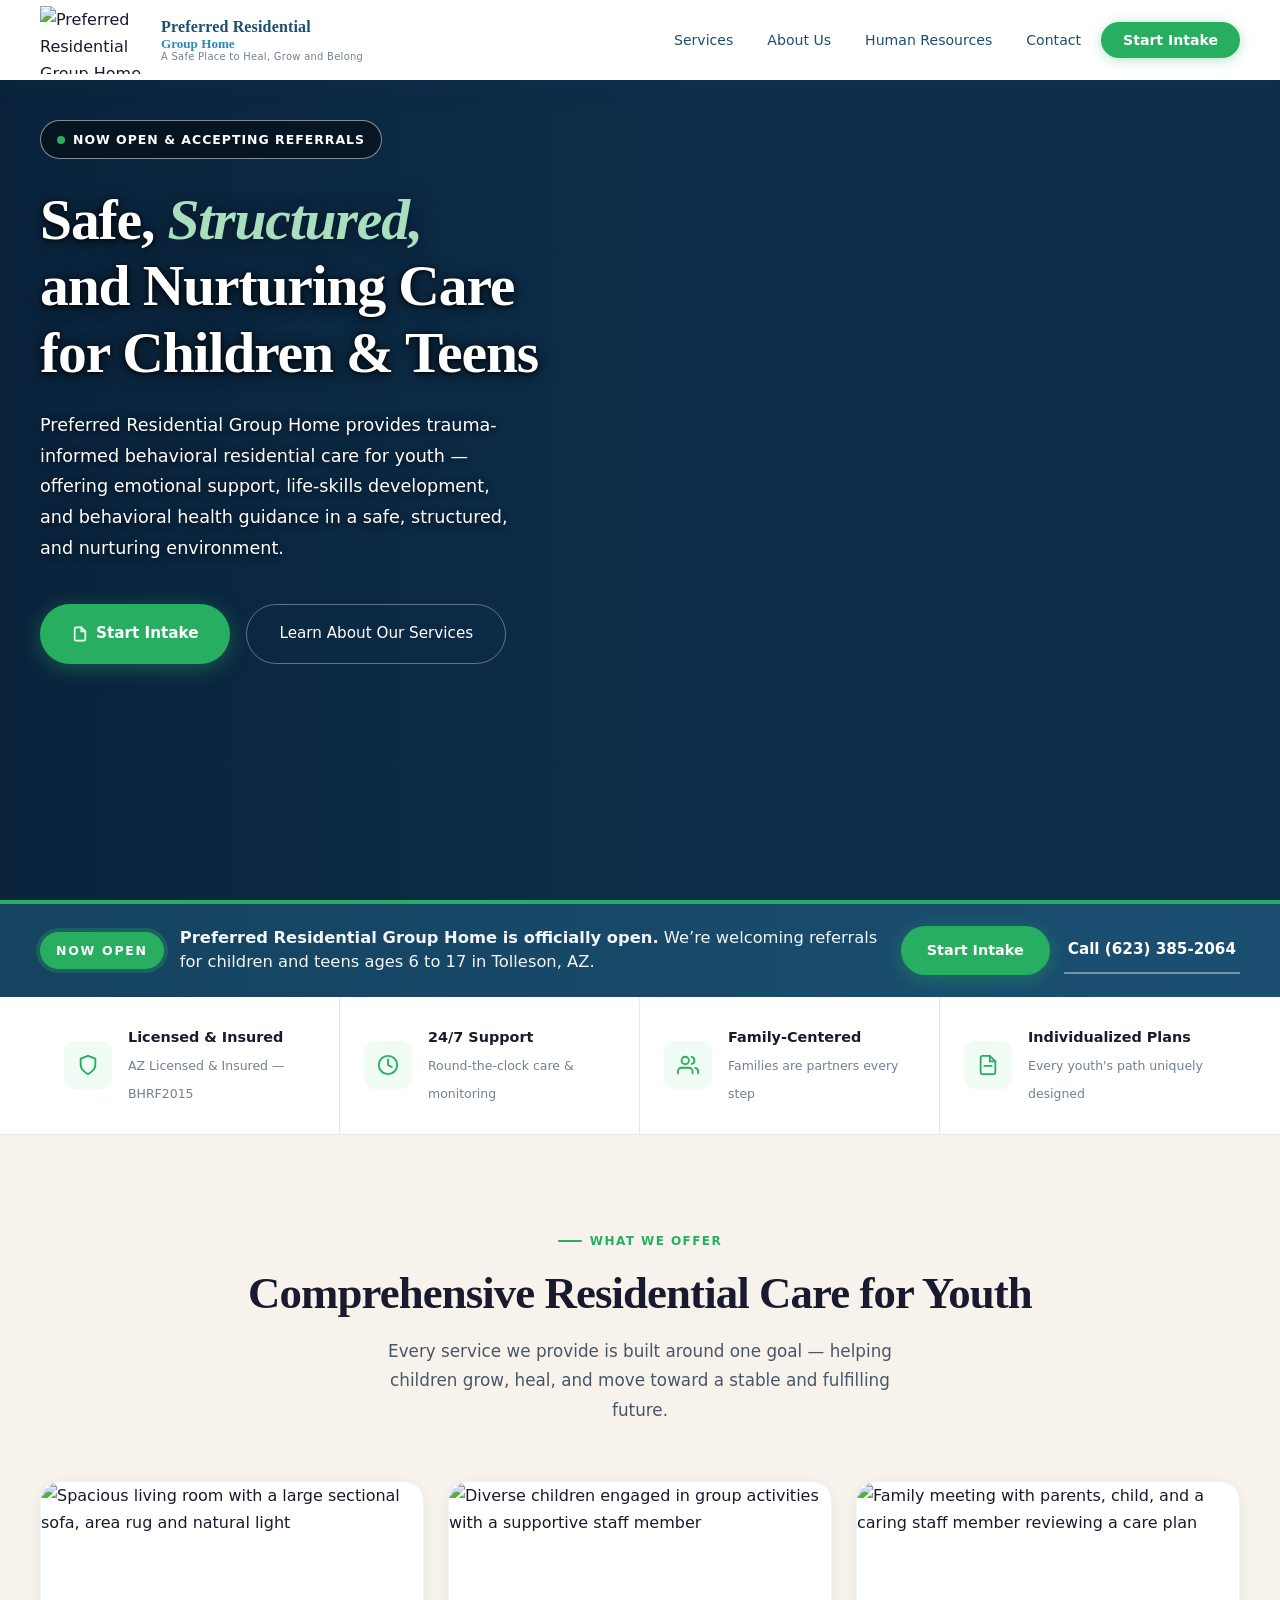
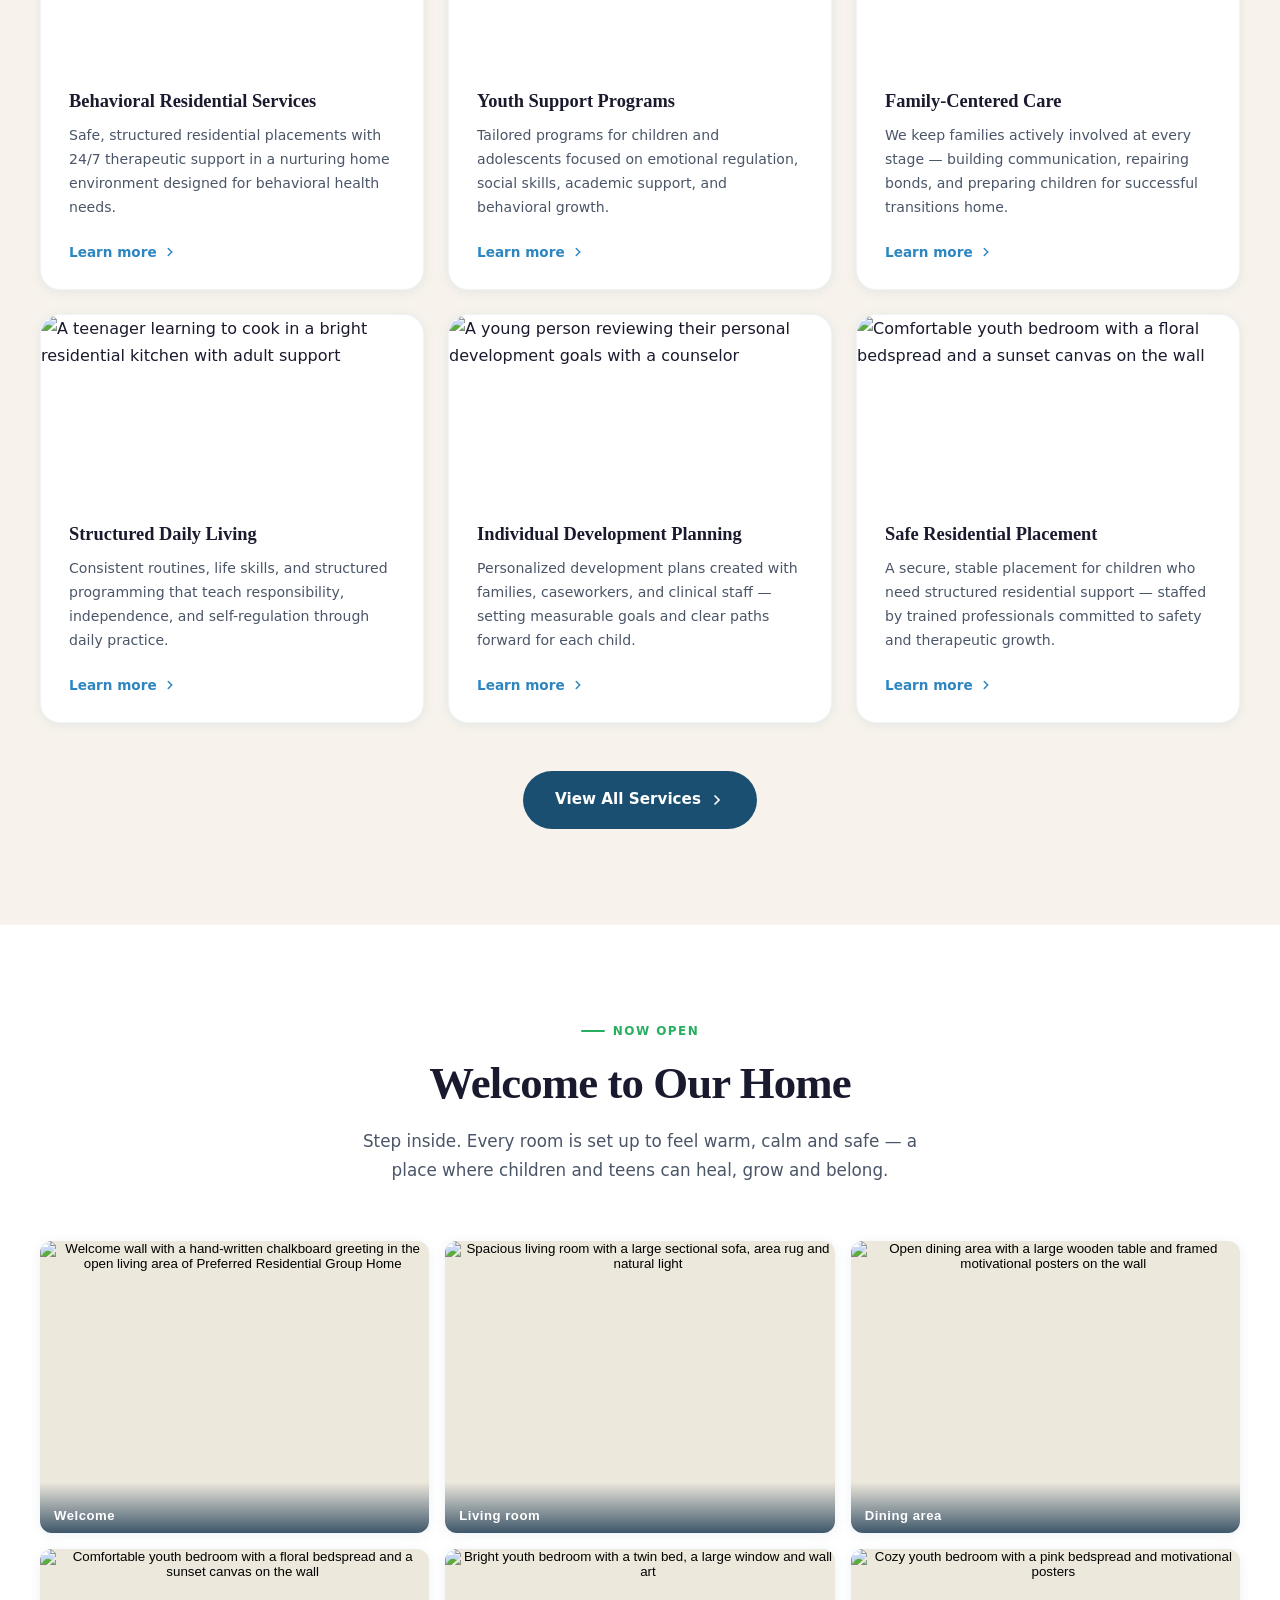
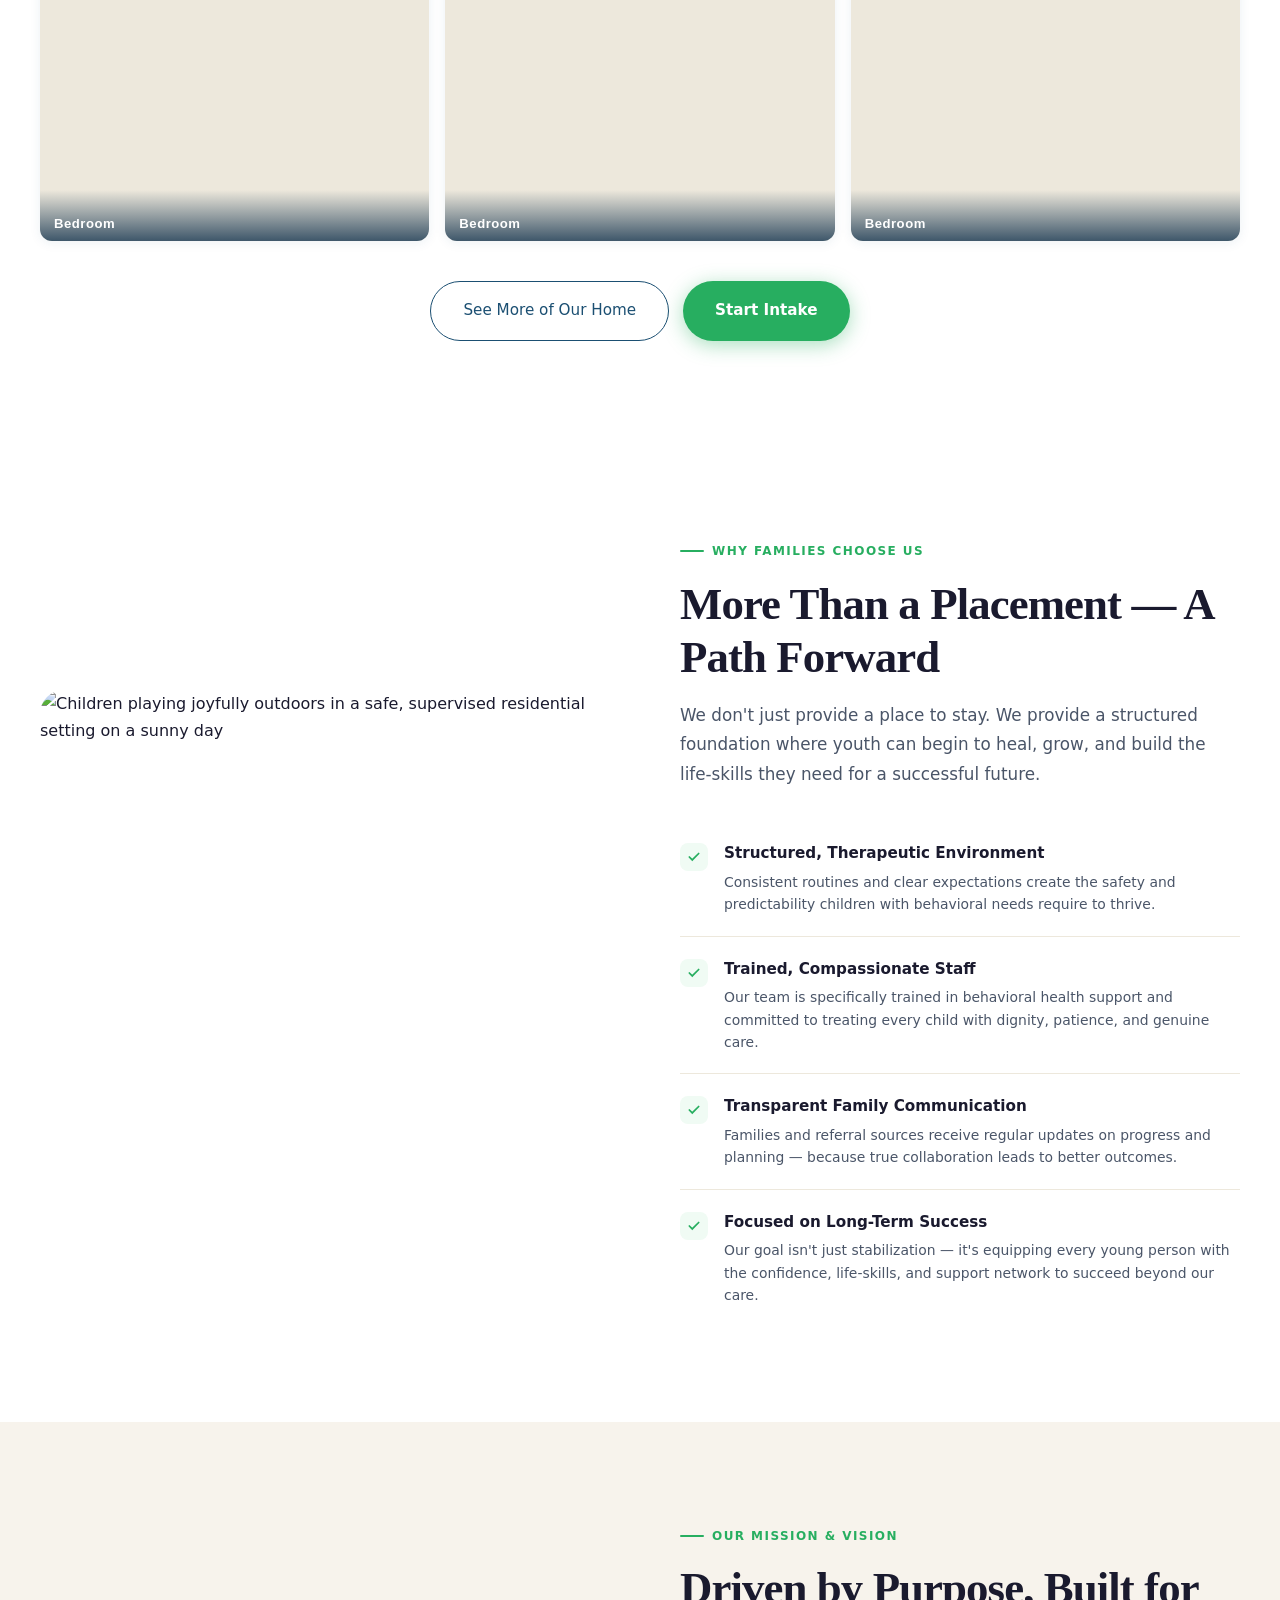
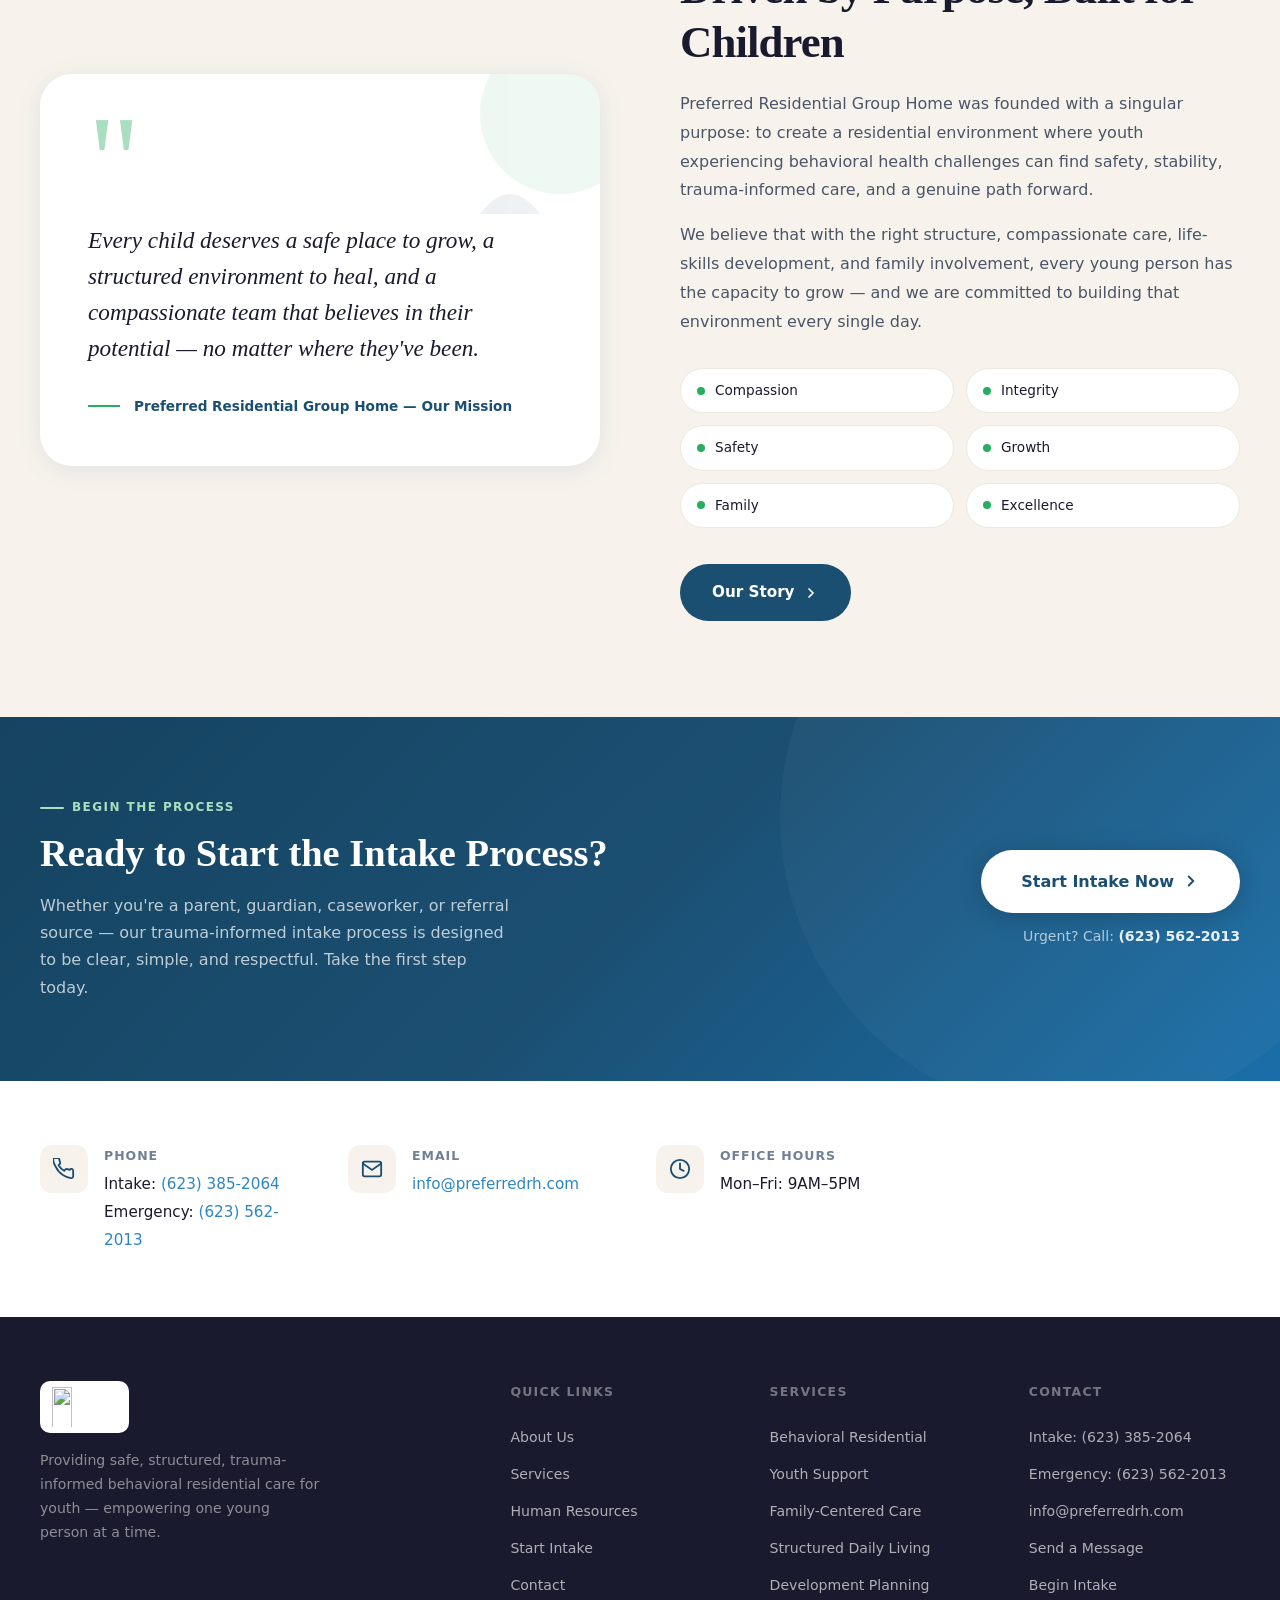
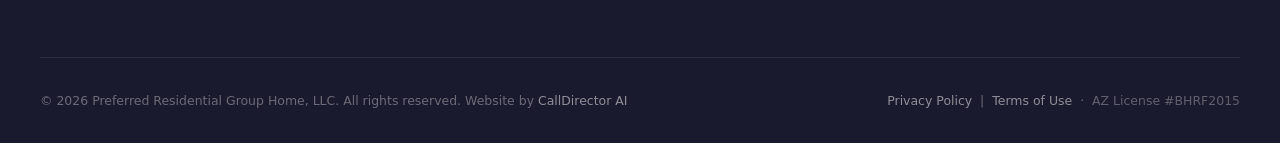
==== commit c6e2552e: "Age range is 6 to 17 (site copy, meta, schema, intake field) Co-Authored-By: Claude Opus 5.5 <norepl" ====
--- a/index.html
+++ b/index.html
@@ -6,13 +6,13 @@
 <meta charset="UTF-8">
 <meta name="viewport" content="width=device-width, initial-scale=1.0">
 <title>Youth Residential Care, Tolleson AZ | Preferred Residential</title>
-<meta name="description" content="Licensed behavioral residential care for youth ages 6 to 18 in Tolleson, AZ. Safe, structured, nurturing support. AHCCCS, most insurance and private pay accepted.">
+<meta name="description" content="Licensed behavioral residential care for youth ages 6 to 17 in Tolleson, AZ. Safe, structured, nurturing support. AHCCCS, most insurance and private pay accepted.">
 <link rel="canonical" href="https://preferredrh.com/">
 <meta property="og:type" content="website">
 <meta property="og:site_name" content="Preferred Residential Group Home">
 <meta property="og:locale" content="en_US">
 <meta property="og:title" content="Preferred Residential Group Home | Youth Behavioral Residential Care in Tolleson, AZ">
-<meta property="og:description" content="Licensed behavioral residential care for youth ages 6 to 18 in Tolleson, AZ. Safe, structured, nurturing support. AHCCCS, most insurance and private pay accepted.">
+<meta property="og:description" content="Licensed behavioral residential care for youth ages 6 to 17 in Tolleson, AZ. Safe, structured, nurturing support. AHCCCS, most insurance and private pay accepted.">
 <meta property="og:url" content="https://preferredrh.com/">
 <meta property="og:image" content="https://preferredrh.com/assets/og-image.png">
 <meta property="og:image:width" content="1200">
@@ -20,12 +20,12 @@
 <meta property="og:image:alt" content="Preferred Residential Group Home — licensed youth behavioral residential care in Tolleson, AZ">
 <meta name="twitter:card" content="summary_large_image">
 <meta name="twitter:title" content="Preferred Residential Group Home | Youth Behavioral Residential Care in Tolleson, AZ">
-<meta name="twitter:description" content="Licensed behavioral residential care for youth ages 6 to 18 in Tolleson, AZ. Safe, structured, nurturing support. AHCCCS, most insurance and private pay accepted.">
+<meta name="twitter:description" content="Licensed behavioral residential care for youth ages 6 to 17 in Tolleson, AZ. Safe, structured, nurturing support. AHCCCS, most insurance and private pay accepted.">
 <meta name="twitter:image" content="https://preferredrh.com/assets/og-image.png">
 <link rel="preload" href="/assets/fonts/playfair-display-latin-700-normal.woff2" as="font" type="font/woff2" crossorigin>
 <link rel="preload" href="/assets/fonts/dm-sans-latin-400-normal.woff2" as="font" type="font/woff2" crossorigin>
 <style>@font-face{font-family:'Playfair Display';font-style:normal;font-weight:400;font-display:swap;src:url('/assets/fonts/playfair-display-latin-400-normal.woff2') format('woff2');unicode-range:U+0000-00FF,U+0131,U+0152-0153,U+02BB-02BC,U+02C6,U+02DA,U+02DC,U+0304,U+0308,U+0329,U+2000-206F,U+20AC,U+2122,U+2191,U+2193,U+2212,U+2215,U+FEFF,U+FFFD}@font-face{font-family:'Playfair Display';font-style:normal;font-weight:600;font-display:swap;src:url('/assets/fonts/playfair-display-latin-600-normal.woff2') format('woff2');unicode-range:U+0000-00FF,U+0131,U+0152-0153,U+02BB-02BC,U+02C6,U+02DA,U+02DC,U+0304,U+0308,U+0329,U+2000-206F,U+20AC,U+2122,U+2191,U+2193,U+2212,U+2215,U+FEFF,U+FFFD}@font-face{font-family:'Playfair Display';font-style:normal;font-weight:700;font-display:swap;src:url('/assets/fonts/playfair-display-latin-700-normal.woff2') format('woff2');unicode-range:U+0000-00FF,U+0131,U+0152-0153,U+02BB-02BC,U+02C6,U+02DA,U+02DC,U+0304,U+0308,U+0329,U+2000-206F,U+20AC,U+2122,U+2191,U+2193,U+2212,U+2215,U+FEFF,U+FFFD}@font-face{font-family:'Playfair Display';font-style:italic;font-weight:400;font-display:swap;src:url('/assets/fonts/playfair-display-latin-400-italic.woff2') format('woff2');unicode-range:U+0000-00FF,U+0131,U+0152-0153,U+02BB-02BC,U+02C6,U+02DA,U+02DC,U+0304,U+0308,U+0329,U+2000-206F,U+20AC,U+2122,U+2191,U+2193,U+2212,U+2215,U+FEFF,U+FFFD}@font-face{font-family:'Playfair Display';font-style:italic;font-weight:700;font-display:swap;src:url('/assets/fonts/playfair-display-latin-700-italic.woff2') format('woff2');unicode-range:U+0000-00FF,U+0131,U+0152-0153,U+02BB-02BC,U+02C6,U+02DA,U+02DC,U+0304,U+0308,U+0329,U+2000-206F,U+20AC,U+2122,U+2191,U+2193,U+2212,U+2215,U+FEFF,U+FFFD}@font-face{font-family:'DM Sans';font-style:normal;font-weight:300;font-display:swap;src:url('/assets/fonts/dm-sans-latin-300-normal.woff2') format('woff2');unicode-range:U+0000-00FF,U+0131,U+0152-0153,U+02BB-02BC,U+02C6,U+02DA,U+02DC,U+0304,U+0308,U+0329,U+2000-206F,U+20AC,U+2122,U+2191,U+2193,U+2212,U+2215,U+FEFF,U+FFFD}@font-face{font-family:'DM Sans';font-style:normal;font-weight:400;font-display:swap;src:url('/assets/fonts/dm-sans-latin-400-normal.woff2') format('woff2');unicode-range:U+0000-00FF,U+0131,U+0152-0153,U+02BB-02BC,U+02C6,U+02DA,U+02DC,U+0304,U+0308,U+0329,U+2000-206F,U+20AC,U+2122,U+2191,U+2193,U+2212,U+2215,U+FEFF,U+FFFD}@font-face{font-family:'DM Sans';font-style:normal;font-weight:500;font-display:swap;src:url('/assets/fonts/dm-sans-latin-500-normal.woff2') format('woff2');unicode-range:U+0000-00FF,U+0131,U+0152-0153,U+02BB-02BC,U+02C6,U+02DA,U+02DC,U+0304,U+0308,U+0329,U+2000-206F,U+20AC,U+2122,U+2191,U+2193,U+2212,U+2215,U+FEFF,U+FFFD}@font-face{font-family:'DM Sans';font-style:normal;font-weight:600;font-display:swap;src:url('/assets/fonts/dm-sans-latin-600-normal.woff2') format('woff2');unicode-range:U+0000-00FF,U+0131,U+0152-0153,U+02BB-02BC,U+02C6,U+02DA,U+02DC,U+0304,U+0308,U+0329,U+2000-206F,U+20AC,U+2122,U+2191,U+2193,U+2212,U+2215,U+FEFF,U+FFFD}</style>
-<script type="application/ld+json">{"@context":"https://schema.org","@graph":[{"@type":["MedicalOrganization","LocalBusiness"],"@id":"https://preferredrh.com/#organization","name":"Preferred Residential Group Home","alternateName":"PRH","url":"https://preferredrh.com/","logo":"https://preferredrh.com/assets/logo.png","image":"https://preferredrh.com/assets/og-image.png","description":"Licensed behavioral residential care for youth ages 6 to 18 in Tolleson, Arizona.","email":"info@preferredrh.com","telephone":"+1-623-385-2064","faxNumber":"+1-623-257-2300","contactPoint":[{"@type":"ContactPoint","telephone":"+1-623-385-2064","contactType":"intake"},{"@type":"ContactPoint","telephone":"+1-623-562-2013","contactType":"emergency"}],"openingHoursSpecification":{"@type":"OpeningHoursSpecification","dayOfWeek":["Monday","Tuesday","Wednesday","Thursday","Friday"],"opens":"09:00","closes":"17:00"},"address":{"@type":"PostalAddress","addressLocality":"Tolleson","addressRegion":"AZ","addressCountry":"US"},"areaServed":{"@type":"State","name":"Arizona"},"serviceType":"Behavioral Residential Services","paymentAccepted":"AHCCCS, Most Insurance Plans, Private Pay","founder":{"@type":"Person","name":"Dr. Odilia S. Kwateng","jobTitle":"Founder and Executive Director"}},{"@type":"WebSite","@id":"https://preferredrh.com/#website","url":"https://preferredrh.com/","name":"Preferred Residential Group Home","publisher":{"@id":"https://preferredrh.com/#organization"}}]}</script>
+<script type="application/ld+json">{"@context":"https://schema.org","@graph":[{"@type":["MedicalOrganization","LocalBusiness"],"@id":"https://preferredrh.com/#organization","name":"Preferred Residential Group Home","alternateName":"PRH","url":"https://preferredrh.com/","logo":"https://preferredrh.com/assets/logo.png","image":"https://preferredrh.com/assets/og-image.png","description":"Licensed behavioral residential care for youth ages 6 to 17 in Tolleson, Arizona.","email":"info@preferredrh.com","telephone":"+1-623-385-2064","faxNumber":"+1-623-257-2300","contactPoint":[{"@type":"ContactPoint","telephone":"+1-623-385-2064","contactType":"intake"},{"@type":"ContactPoint","telephone":"+1-623-562-2013","contactType":"emergency"}],"openingHoursSpecification":{"@type":"OpeningHoursSpecification","dayOfWeek":["Monday","Tuesday","Wednesday","Thursday","Friday"],"opens":"09:00","closes":"17:00"},"address":{"@type":"PostalAddress","addressLocality":"Tolleson","addressRegion":"AZ","addressCountry":"US"},"areaServed":{"@type":"State","name":"Arizona"},"serviceType":"Behavioral Residential Services","paymentAccepted":"AHCCCS, Most Insurance Plans, Private Pay","founder":{"@type":"Person","name":"Dr. Odilia S. Kwateng","jobTitle":"Founder and Executive Director"}},{"@type":"WebSite","@id":"https://preferredrh.com/#website","url":"https://preferredrh.com/","name":"Preferred Residential Group Home","publisher":{"@id":"https://preferredrh.com/#organization"}}]}</script>
 <style>
 :root{
   --primary:#1B4F72;--primary-light:#2E86C1;--primary-dark:#154360;
@@ -331,7 +331,7 @@
   <div class="now-open-inner">
     <div class="now-open-text">
       <span class="now-open-pill">Now Open</span>
-      <p><strong>Preferred Residential Group Home is officially open.</strong> We&rsquo;re welcoming referrals for children and teens ages 6 to 18 in Tolleson, AZ.</p>
+      <p><strong>Preferred Residential Group Home is officially open.</strong> We&rsquo;re welcoming referrals for children and teens ages 6 to 17 in Tolleson, AZ.</p>
     </div>
     <div class="now-open-actions">
       <a href="https://preferredrh.com/intake/" class="btn-primary">Start Intake</a>
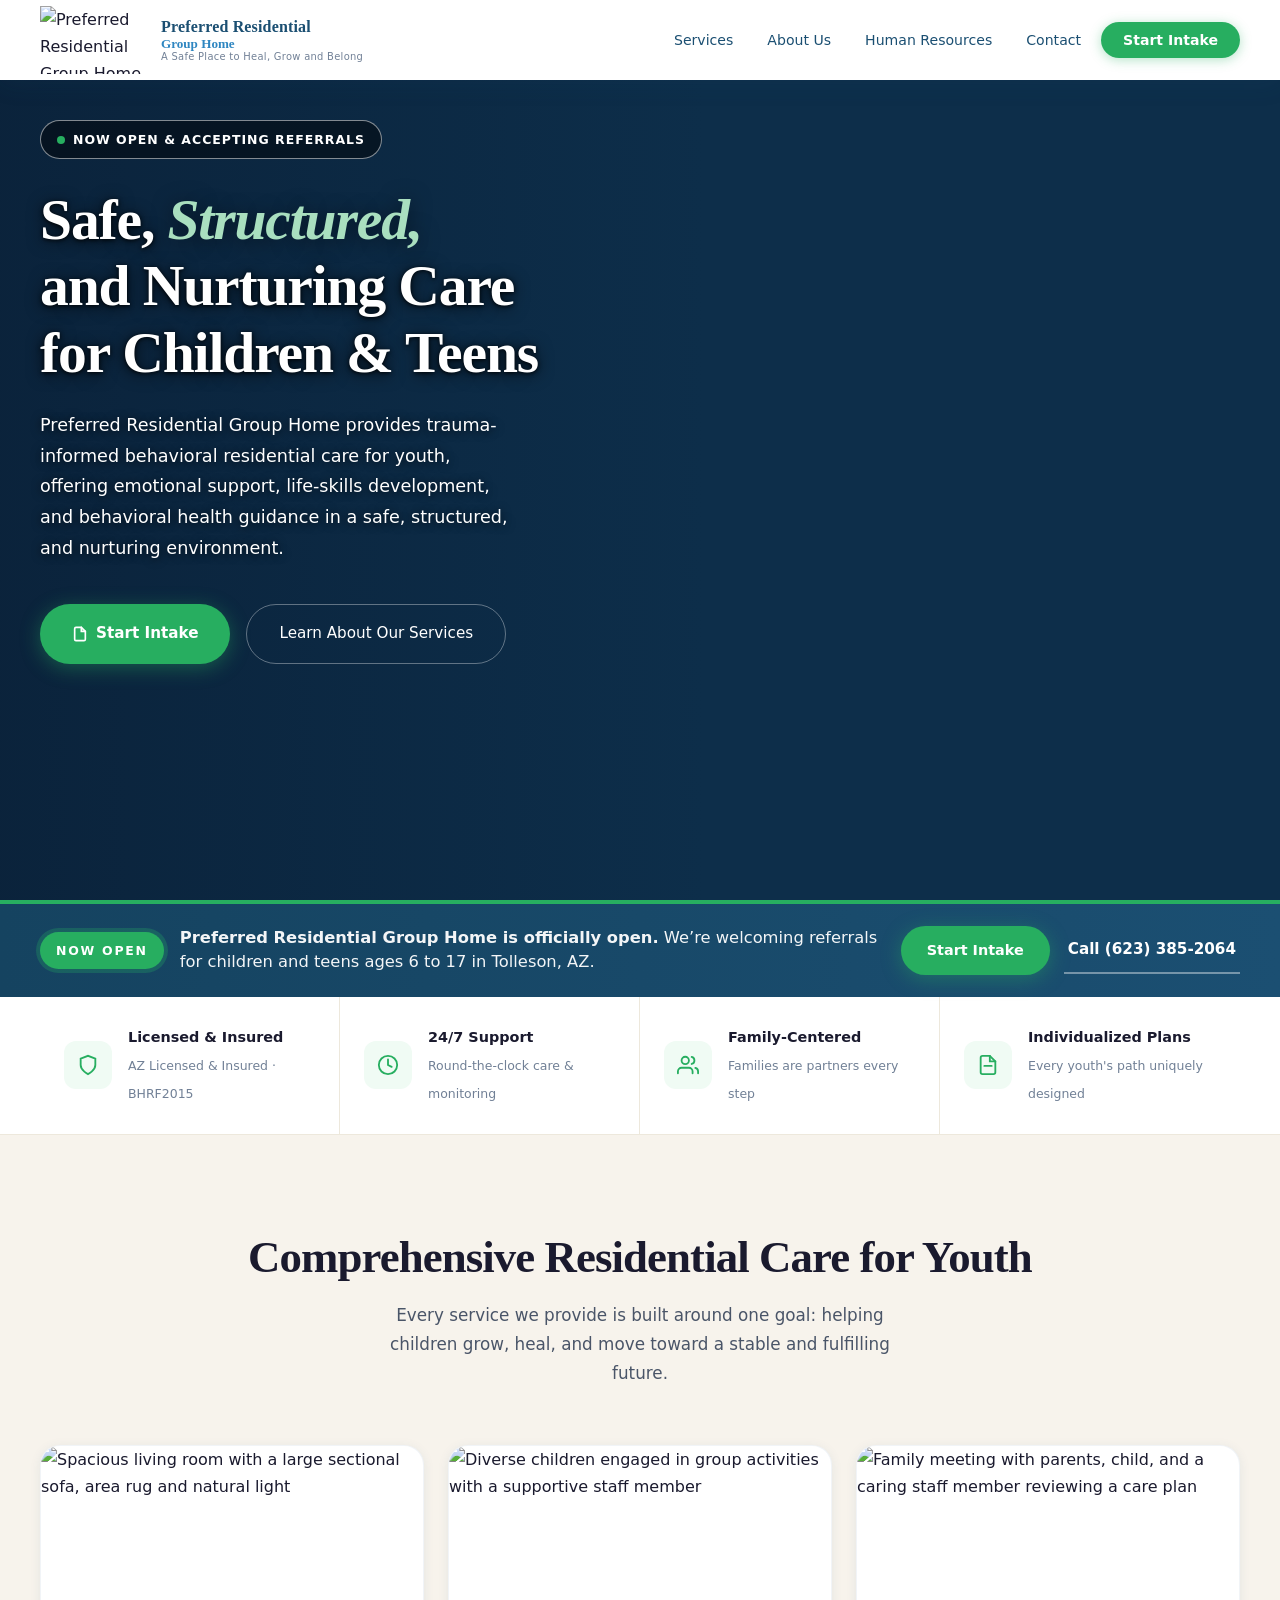
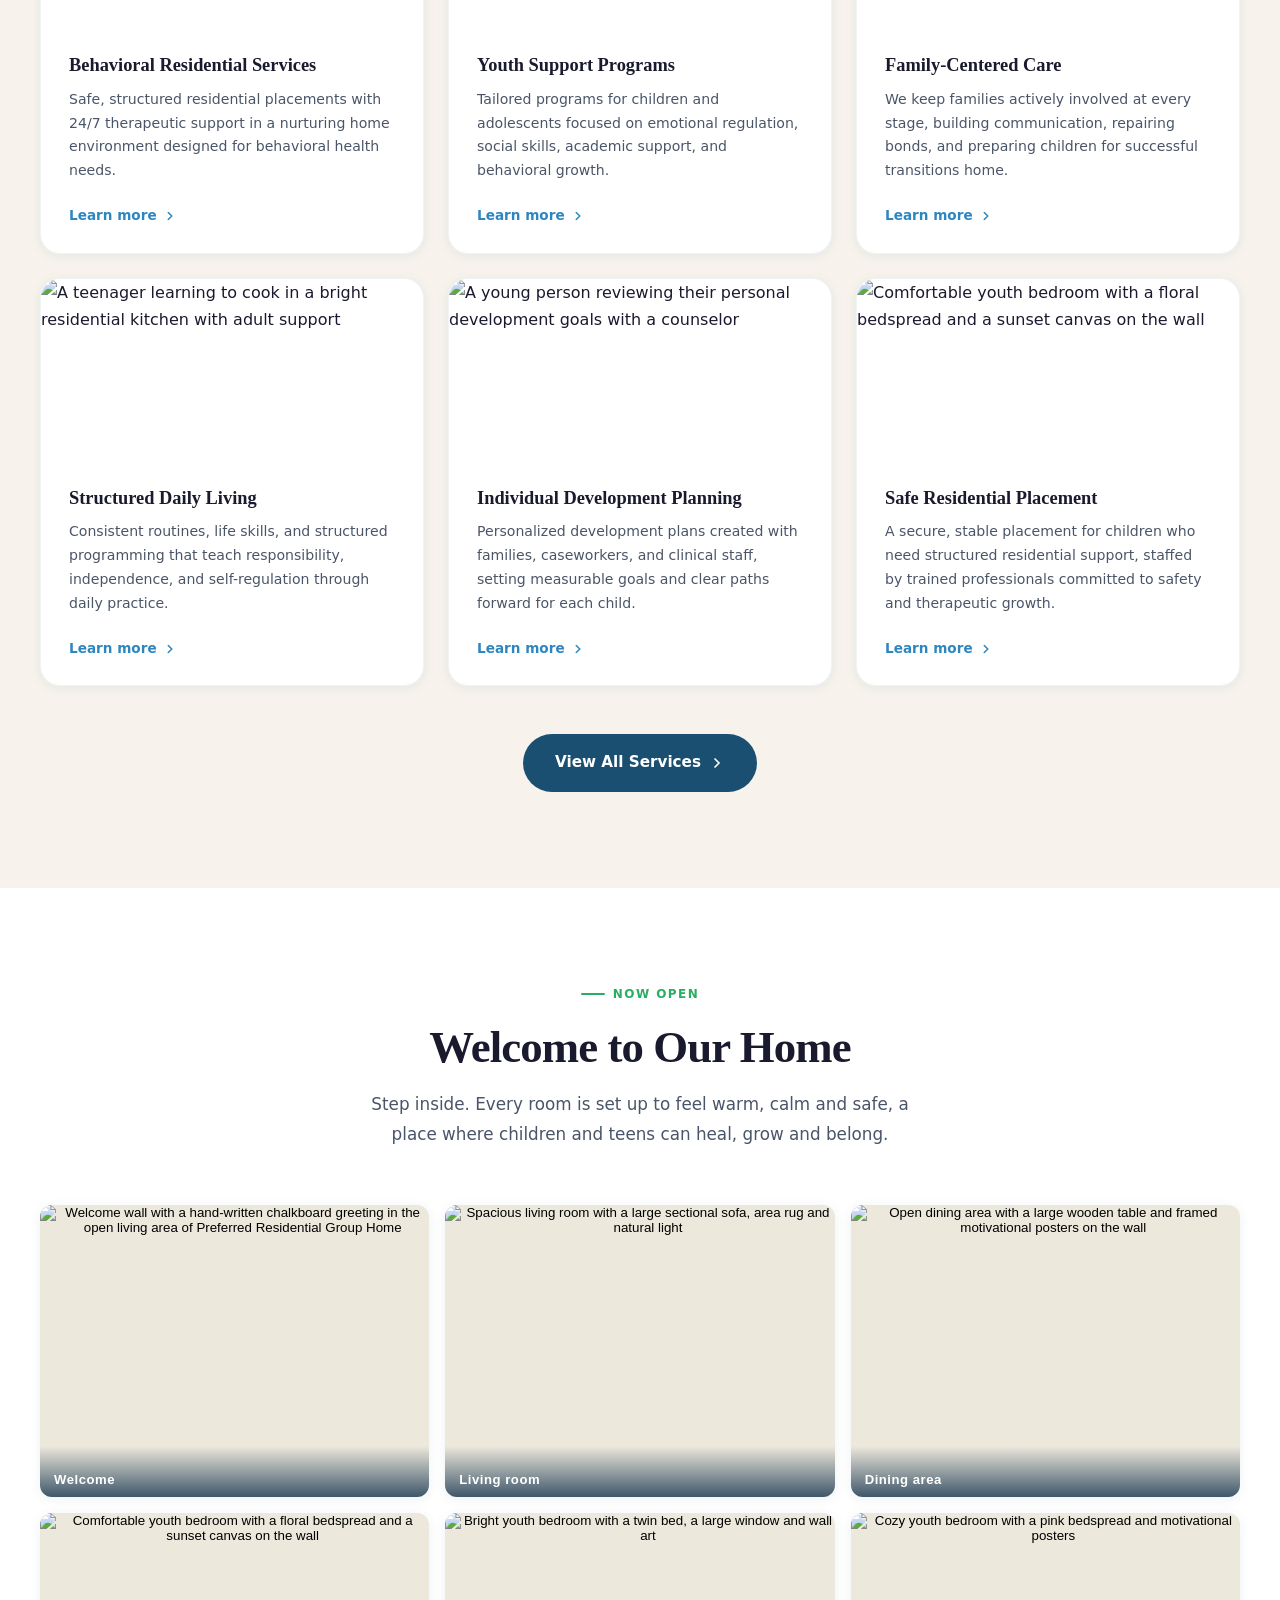
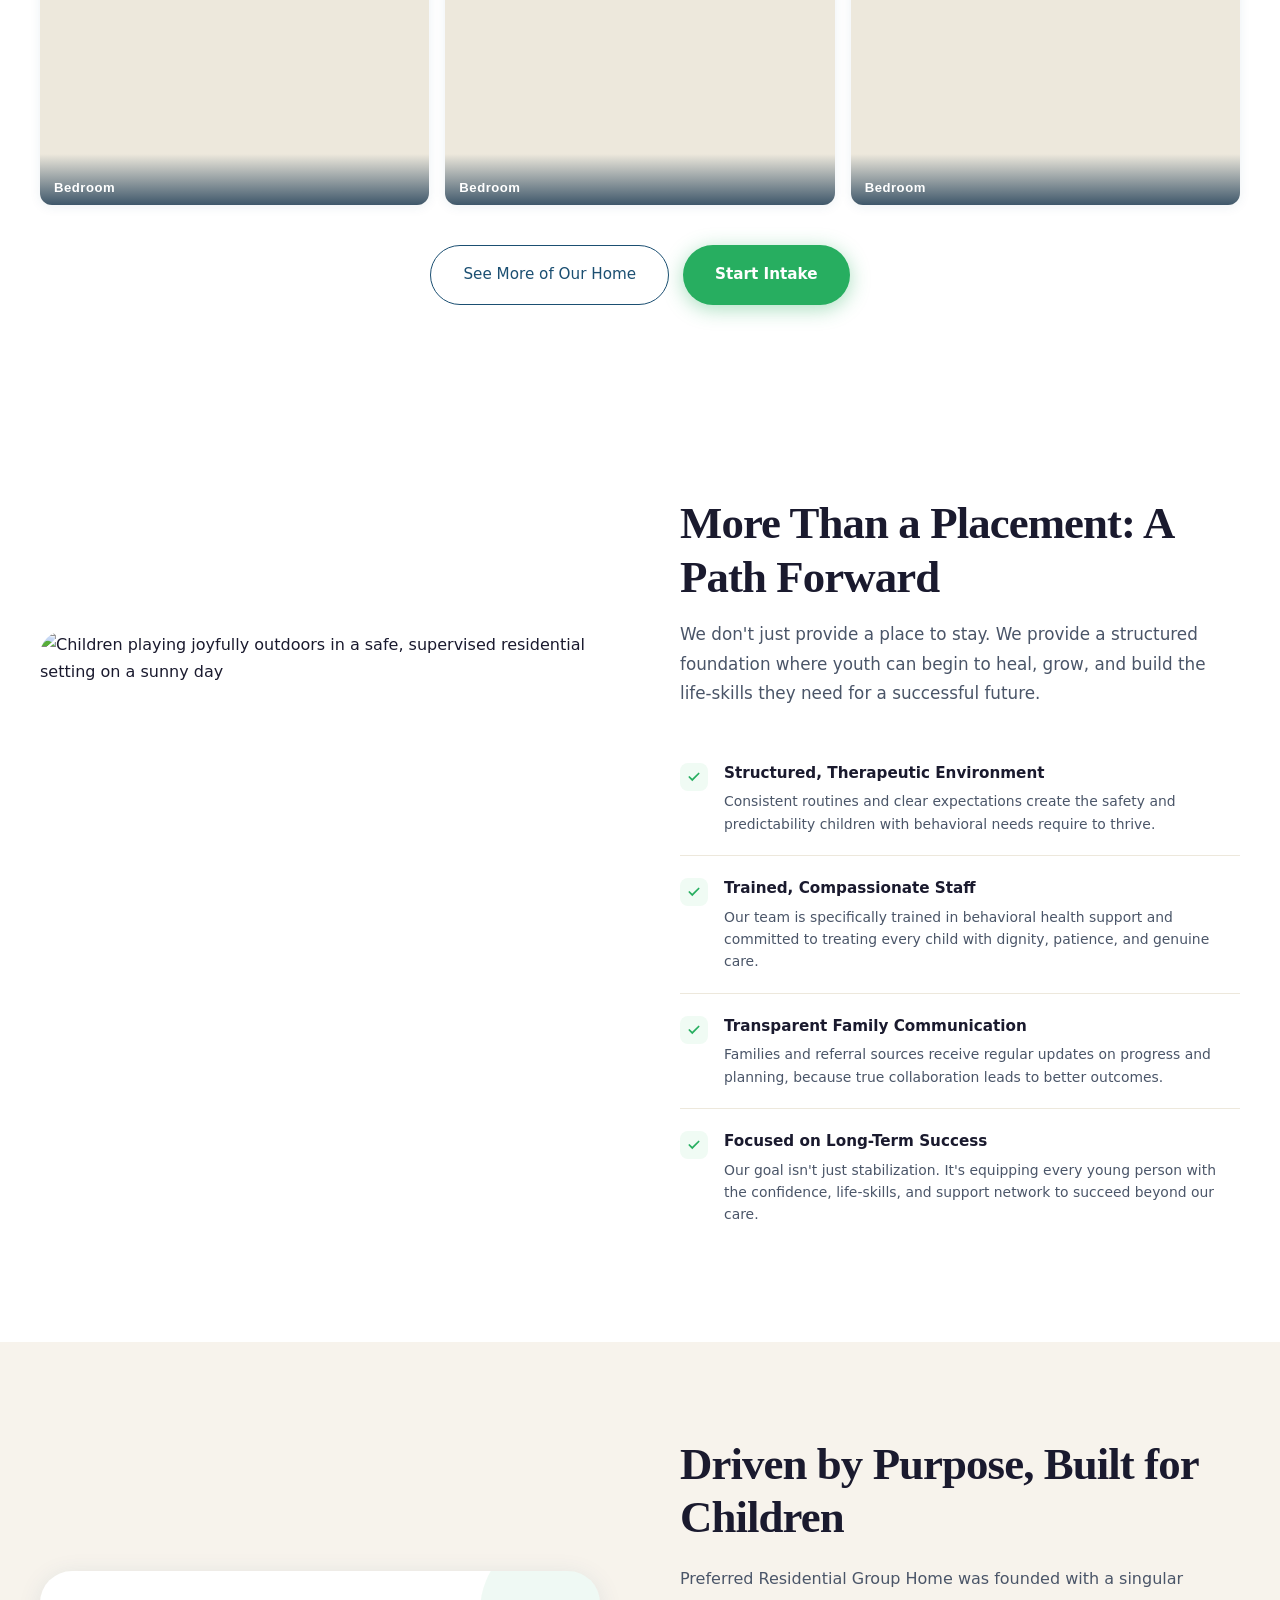
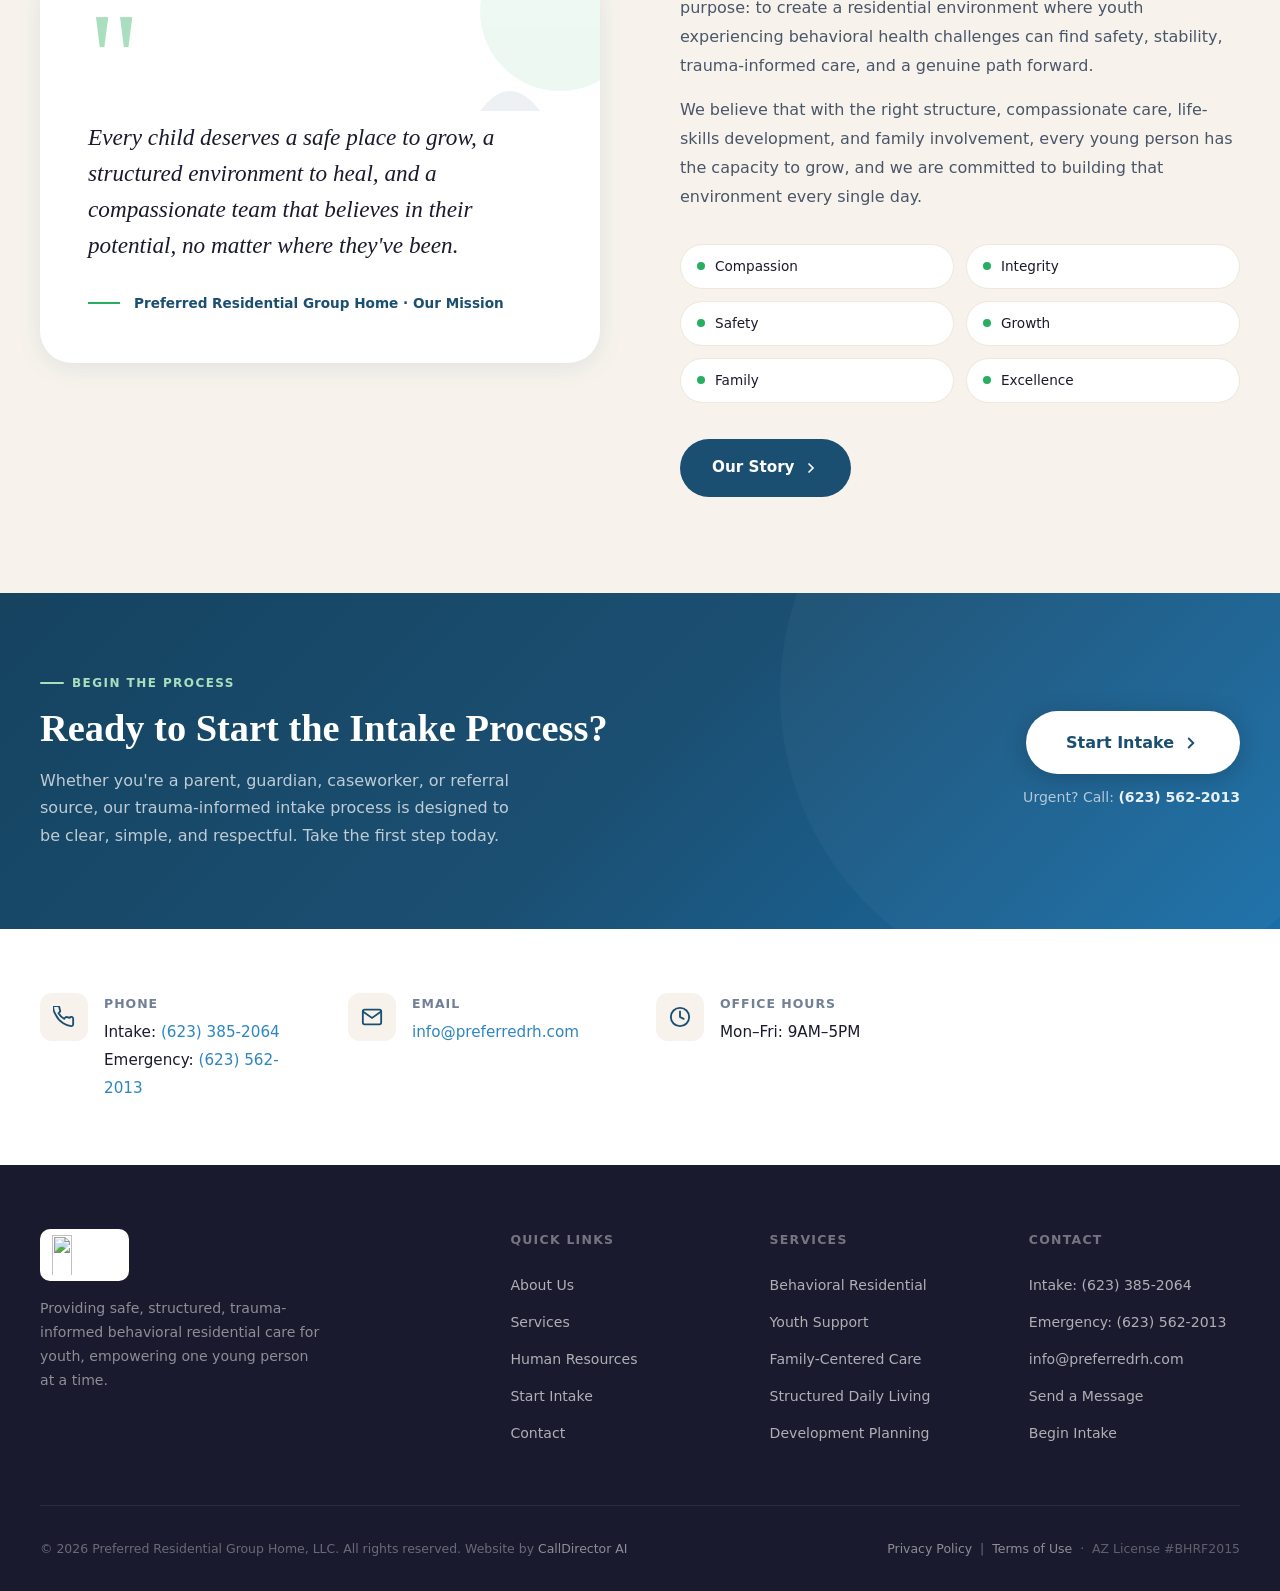
==== commit f82301f4: "Phone menu visible, Services no sideways scroll, form spam guards + reset, copy cleanup - Menu icon " ====
--- a/index.html
+++ b/index.html
@@ -17,7 +17,7 @@
 <meta property="og:image" content="https://preferredrh.com/assets/og-image.png">
 <meta property="og:image:width" content="1200">
 <meta property="og:image:height" content="630">
-<meta property="og:image:alt" content="Preferred Residential Group Home — licensed youth behavioral residential care in Tolleson, AZ">
+<meta property="og:image:alt" content="Preferred Residential Group Home: licensed youth behavioral residential care in Tolleson, AZ">
 <meta name="twitter:card" content="summary_large_image">
 <meta name="twitter:title" content="Preferred Residential Group Home | Youth Behavioral Residential Care in Tolleson, AZ">
 <meta name="twitter:description" content="Licensed behavioral residential care for youth ages 6 to 17 in Tolleson, AZ. Safe, structured, nurturing support. AHCCCS, most insurance and private pay accepted.">
@@ -63,7 +63,7 @@
 .nav-links a.active{font-weight:600}
 .nav-links a.nav-cta{background:var(--accent);color:var(--white)!important;padding:10px 22px;border-radius:50px;font-weight:600;box-shadow:0 2px 12px rgba(39,174,96,.35)}
 .nav-links a.nav-cta:hover{background:#219a52;transform:translateY(-1px)}
-.hamburger{display:none;background:none;border:none;cursor:pointer;color:var(--white);padding:8px;border-radius:8px}
+.hamburger{display:none;background:none;border:none;cursor:pointer;color:var(--primary);padding:8px;border-radius:8px}
 
 .mobile-menu{display:none;position:fixed;top:var(--nav-height);left:0;right:0;background:var(--white);box-shadow:var(--shadow-lg);padding:20px 24px;z-index:999;border-top:3px solid var(--accent)}
 .mobile-menu.open{display:block}
@@ -314,7 +314,7 @@
     <div class="hero-left">
       <div class="hero-badge" style="color:#FFFFFF !important;background:rgba(0,0,0,0.45);border:1px solid rgba(255,255,255,0.5);"><span class="hero-badge-dot" aria-hidden="true"></span>Now Open &amp; Accepting Referrals</div>
       <h1 class="hero-title" style="color:#FFFFFF !important;text-shadow:0 2px 16px rgba(0,0,0,0.75),0 1px 4px rgba(0,0,0,0.9);">Safe, <em style="font-style:italic;color:#A9DFBF !important;">Structured,</em><br>and Nurturing Care<br>for Children &amp; Teens</h1>
-      <p class="hero-subtitle" style="color:#FFFFFF !important;text-shadow:0 1px 10px rgba(0,0,0,0.8);">Preferred Residential Group Home provides trauma-informed behavioral residential care for youth &mdash; offering emotional support, life-skills development, and behavioral health guidance in a safe, structured, and nurturing environment.</p>
+      <p class="hero-subtitle" style="color:#FFFFFF !important;text-shadow:0 1px 10px rgba(0,0,0,0.8);">Preferred Residential Group Home provides trauma-informed behavioral residential care for youth, offering emotional support, life-skills development, and behavioral health guidance in a safe, structured, and nurturing environment.</p>
       <div class="hero-cta-group">
         <a href="https://preferredrh.com/intake/" class="btn-primary">
           <svg width="16" height="16" viewBox="0 0 24 24" fill="none" stroke="currentColor" stroke-width="2.5" stroke-linecap="round" aria-hidden="true"><path d="M14 2H6a2 2 0 00-2 2v16a2 2 0 002 2h12a2 2 0 002-2V8z"/><polyline points="14,2 14,8 20,8"/></svg>
@@ -345,7 +345,7 @@
   <div class="trust-bar-inner">
     <div class="trust-item">
       <div class="trust-icon" aria-hidden="true"><svg width="22" height="22" viewBox="0 0 24 24" fill="none" stroke="#27AE60" stroke-width="2" stroke-linecap="round"><path d="M12 22s8-4 8-10V5l-8-3-8 3v7c0 6 8 10 8 10z"/></svg></div>
-      <div class="trust-text"><strong>Licensed &amp; Insured</strong><span>AZ Licensed &amp; Insured — BHRF2015</span></div>
+      <div class="trust-text"><strong>Licensed &amp; Insured</strong><span>AZ Licensed &amp; Insured &middot; BHRF2015</span></div>
     </div>
     <div class="trust-item">
       <div class="trust-icon" aria-hidden="true"><svg width="22" height="22" viewBox="0 0 24 24" fill="none" stroke="#27AE60" stroke-width="2" stroke-linecap="round"><circle cx="12" cy="12" r="10"/><polyline points="12,6 12,12 16,14"/></svg></div>
@@ -366,9 +366,8 @@
 <section id="services-overview" aria-labelledby="services-heading">
   <div class="section-inner">
     <div class="section-header center">
-      <span class="section-label">What We Offer</span>
       <h2 class="section-title" id="services-heading">Comprehensive Residential Care for Youth</h2>
-      <p class="section-subtitle">Every service we provide is built around one goal &mdash; helping children grow, heal, and move toward a stable and fulfilling future.</p>
+      <p class="section-subtitle">Every service we provide is built around one goal: helping children grow, heal, and move toward a stable and fulfilling future.</p>
     </div>
     <div class="services-grid">
 
@@ -397,7 +396,7 @@
         <img class="service-card-art" src="/assets/1780023139294-f977c18eac83b6c3.webp" alt="Family meeting with parents, child, and a caring staff member reviewing a care plan" style="width:100%;height:180px;object-fit:cover;display:block;" loading="lazy">
         <div class="service-card-body">
           <h3>Family-Centered Care</h3>
-          <p>We keep families actively involved at every stage &mdash; building communication, repairing bonds, and preparing children for successful transitions home.</p>
+          <p>We keep families actively involved at every stage, building communication, repairing bonds, and preparing children for successful transitions home.</p>
           <a href="https://preferredrh.com/services/#family" class="service-card-link">Learn more <svg width="14" height="14" viewBox="0 0 24 24" fill="none" stroke="currentColor" stroke-width="2.5" stroke-linecap="round" aria-hidden="true"><polyline points="9,18 15,12 9,6"/></svg></a>
         </div>
       </article>
@@ -417,7 +416,7 @@
         <img class="service-card-art" src="/assets/1780023189157-d276d9cab24cacb8.webp" alt="A young person reviewing their personal development goals with a counselor" style="width:100%;height:180px;object-fit:cover;display:block;" loading="lazy">
         <div class="service-card-body">
           <h3>Individual Development Planning</h3>
-          <p>Personalized development plans created with families, caseworkers, and clinical staff &mdash; setting measurable goals and clear paths forward for each child.</p>
+          <p>Personalized development plans created with families, caseworkers, and clinical staff, setting measurable goals and clear paths forward for each child.</p>
           <a href="https://preferredrh.com/services/#development" class="service-card-link">Learn more <svg width="14" height="14" viewBox="0 0 24 24" fill="none" stroke="currentColor" stroke-width="2.5" stroke-linecap="round" aria-hidden="true"><polyline points="9,18 15,12 9,6"/></svg></a>
         </div>
       </article>
@@ -427,7 +426,7 @@
         <img class="service-card-art" src="/assets/facility-bed-floral.webp" alt="Comfortable youth bedroom with a floral bedspread and a sunset canvas on the wall" style="width:100%;height:180px;object-fit:cover;display:block;" loading="lazy">
         <div class="service-card-body">
           <h3>Safe Residential Placement</h3>
-          <p>A secure, stable placement for children who need structured residential support &mdash; staffed by trained professionals committed to safety and therapeutic growth.</p>
+          <p>A secure, stable placement for children who need structured residential support, staffed by trained professionals committed to safety and therapeutic growth.</p>
           <a href="https://preferredrh.com/services/#placement" class="service-card-link">Learn more <svg width="14" height="14" viewBox="0 0 24 24" fill="none" stroke="currentColor" stroke-width="2.5" stroke-linecap="round" aria-hidden="true"><polyline points="9,18 15,12 9,6"/></svg></a>
         </div>
       </article>
@@ -445,7 +444,7 @@
     <div class="section-header center">
       <span class="section-label">Now Open</span>
       <h2 class="section-title" id="gallery-heading">Welcome to Our Home</h2>
-      <p class="section-subtitle">Step inside. Every room is set up to feel warm, calm and safe &mdash; a place where children and teens can heal, grow and belong.</p>
+      <p class="section-subtitle">Step inside. Every room is set up to feel warm, calm and safe, a place where children and teens can heal, grow and belong.</p>
     </div>
     <div class="gal-grid">
       <button type="button" class="gal-item" data-index="0" aria-label="Enlarge photo: Welcome wall with a hand-written chalkboard greeting in the open living area of Preferred Residential Group Home"><img src="/assets/facility-welcome.webp" alt="Welcome wall with a hand-written chalkboard greeting in the open living area of Preferred Residential Group Home" width="1280" height="960" loading="lazy" decoding="async"><span class="gal-cap">Welcome</span></button>
@@ -471,8 +470,7 @@
   <img src="/assets/1780026227198-2987e5023be984d1.webp" alt="Children playing joyfully outdoors in a safe, supervised residential setting on a sunny day" style="width:100%;height:480px;object-fit:cover;border-radius:24px;display:block;" loading="lazy">
 </div>
       <div>
-        <span class="section-label">Why Families Choose Us</span>
-        <h2 class="section-title" id="why-heading">More Than a Placement &mdash; A Path Forward</h2>
+        <h2 class="section-title" id="why-heading">More Than a Placement: A Path Forward</h2>
         <p class="section-subtitle" style="margin-bottom:32px">We don't just provide a place to stay. We provide a structured foundation where youth can begin to heal, grow, and build the life-skills they need for a successful future.</p>
         <div>
           <div class="why-feature">
@@ -485,11 +483,11 @@
           </div>
           <div class="why-feature">
             <div class="why-feature-check" aria-hidden="true"><svg width="14" height="14" viewBox="0 0 24 24" fill="none" stroke="#27AE60" stroke-width="3" stroke-linecap="round"><polyline points="20,6 9,17 4,12"/></svg></div>
-            <div class="why-feature-text"><strong>Transparent Family Communication</strong><p>Families and referral sources receive regular updates on progress and planning &mdash; because true collaboration leads to better outcomes.</p></div>
+            <div class="why-feature-text"><strong>Transparent Family Communication</strong><p>Families and referral sources receive regular updates on progress and planning, because true collaboration leads to better outcomes.</p></div>
           </div>
           <div class="why-feature">
             <div class="why-feature-check" aria-hidden="true"><svg width="14" height="14" viewBox="0 0 24 24" fill="none" stroke="#27AE60" stroke-width="3" stroke-linecap="round"><polyline points="20,6 9,17 4,12"/></svg></div>
-            <div class="why-feature-text"><strong>Focused on Long-Term Success</strong><p>Our goal isn't just stabilization &mdash; it's equipping every young person with the confidence, life-skills, and support network to succeed beyond our care.</p></div>
+            <div class="why-feature-text"><strong>Focused on Long-Term Success</strong><p>Our goal isn't just stabilization. It's equipping every young person with the confidence, life-skills, and support network to succeed beyond our care.</p></div>
           </div>
         </div>
       </div>
@@ -503,14 +501,13 @@
     <div class="mission-quote-wrap">
       <svg style="position:absolute;right:0;top:0;opacity:0.07" width="180" height="180" viewBox="0 0 180 180" fill="none" aria-hidden="true"><circle cx="140" cy="40" r="80" fill="#27AE60"/><path d="M60 140 Q90 100 120 140" fill="#1B4F72"/></svg>
       <span class="mission-quote-mark" aria-hidden="true">"</span>
-      <p class="mission-quote-text">Every child deserves a safe place to grow, a structured environment to heal, and a compassionate team that believes in their potential &mdash; no matter where they've been.</p>
-      <div class="mission-quote-attr"><div class="mission-quote-line" aria-hidden="true"></div><span>Preferred Residential Group Home &mdash; Our Mission</span></div>
+      <p class="mission-quote-text">Every child deserves a safe place to grow, a structured environment to heal, and a compassionate team that believes in their potential, no matter where they've been.</p>
+      <div class="mission-quote-attr"><div class="mission-quote-line" aria-hidden="true"></div><span>Preferred Residential Group Home &middot; Our Mission</span></div>
     </div>
     <div class="mission-right">
-      <span class="section-label">Our Mission &amp; Vision</span>
       <h2 class="section-title" id="mission-heading" style="margin-bottom:20px">Driven by Purpose, Built for Children</h2>
       <p>Preferred Residential Group Home was founded with a singular purpose: to create a residential environment where youth experiencing behavioral health challenges can find safety, stability, trauma-informed care, and a genuine path forward.</p>
-      <p>We believe that with the right structure, compassionate care, life-skills development, and family involvement, every young person has the capacity to grow &mdash; and we are committed to building that environment every single day.</p>
+      <p>We believe that with the right structure, compassionate care, life-skills development, and family involvement, every young person has the capacity to grow, and we are committed to building that environment every single day.</p>
       <div class="mission-values" role="list" aria-label="Our core values">
         <div class="mission-value-chip" role="listitem"><div class="mission-value-dot" aria-hidden="true"></div>Compassion</div>
         <div class="mission-value-chip" role="listitem"><div class="mission-value-dot" aria-hidden="true"></div>Integrity</div>
@@ -530,10 +527,10 @@
     <div class="intake-cta-text">
       <div class="intake-cta-label">Begin the Process</div>
       <h2 id="intake-cta-heading">Ready to Start the Intake Process?</h2>
-      <p>Whether you're a parent, guardian, caseworker, or referral source &mdash; our trauma-informed intake process is designed to be clear, simple, and respectful. Take the first step today.</p>
+      <p>Whether you're a parent, guardian, caseworker, or referral source, our trauma-informed intake process is designed to be clear, simple, and respectful. Take the first step today.</p>
     </div>
     <div class="intake-cta-actions">
-      <a href="https://preferredrh.com/intake/" class="btn-white">Start Intake Now <svg width="18" height="18" viewBox="0 0 24 24" fill="none" stroke="currentColor" stroke-width="2.5" stroke-linecap="round" aria-hidden="true"><polyline points="9,18 15,12 9,6"/></svg></a>
+      <a href="https://preferredrh.com/intake/" class="btn-white">Start Intake <svg width="18" height="18" viewBox="0 0 24 24" fill="none" stroke="currentColor" stroke-width="2.5" stroke-linecap="round" aria-hidden="true"><polyline points="9,18 15,12 9,6"/></svg></a>
       <p class="intake-cta-phone">Urgent? Call: <a href="tel:6235622013">(623) 562-2013</a></p>
     </div>
   </div>
@@ -567,7 +564,7 @@
           <img src="https://preferredrh.com/assets/logo.png" width="85" height="52" alt="" style="height:52px;width:auto;object-fit:contain;background:#fff;border-radius:10px;padding:6px 12px;display:block;">
           
         </a>
-        <p class="footer-tagline">Providing safe, structured, trauma-informed behavioral residential care for youth &mdash; empowering one young person at a time.</p>
+        <p class="footer-tagline">Providing safe, structured, trauma-informed behavioral residential care for youth, empowering one young person at a time.</p>
       </div>
       <div class="footer-col"><h3>Quick Links</h3><ul><li><a href="https://preferredrh.com/about/">About Us</a></li><li><a href="https://preferredrh.com/services/">Services</a></li><li><a href="https://preferredrh.com/resources/">Human Resources</a></li><li><a href="https://preferredrh.com/intake/">Start Intake</a></li><li><a href="https://preferredrh.com/contact/">Contact</a></li></ul></div>
       <div class="footer-col"><h3>Services</h3><ul><li><a href="https://preferredrh.com/services/#behavioral">Behavioral Residential</a></li><li><a href="https://preferredrh.com/services/#youth">Youth Support</a></li><li><a href="https://preferredrh.com/services/#family">Family-Centered Care</a></li><li><a href="https://preferredrh.com/services/#daily-living">Structured Daily Living</a></li><li><a href="https://preferredrh.com/services/#development">Development Planning</a></li></ul></div>
